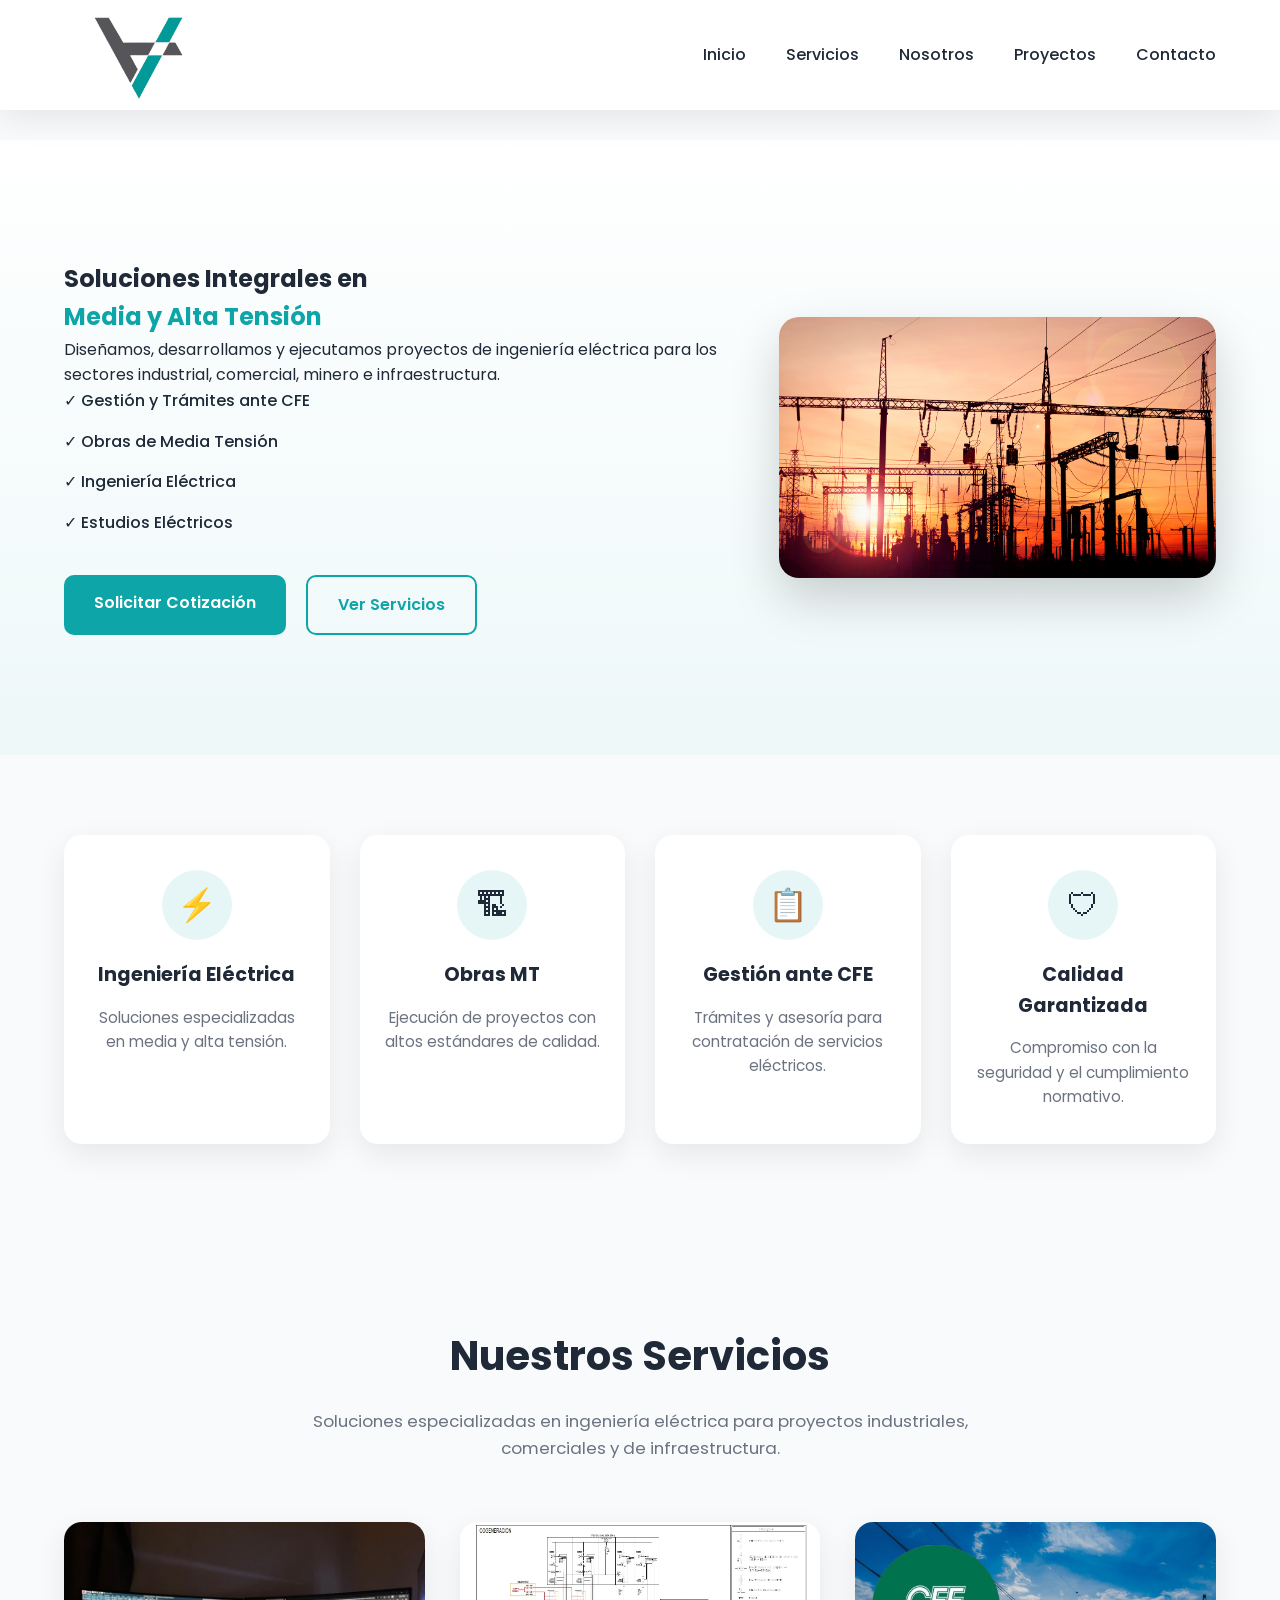
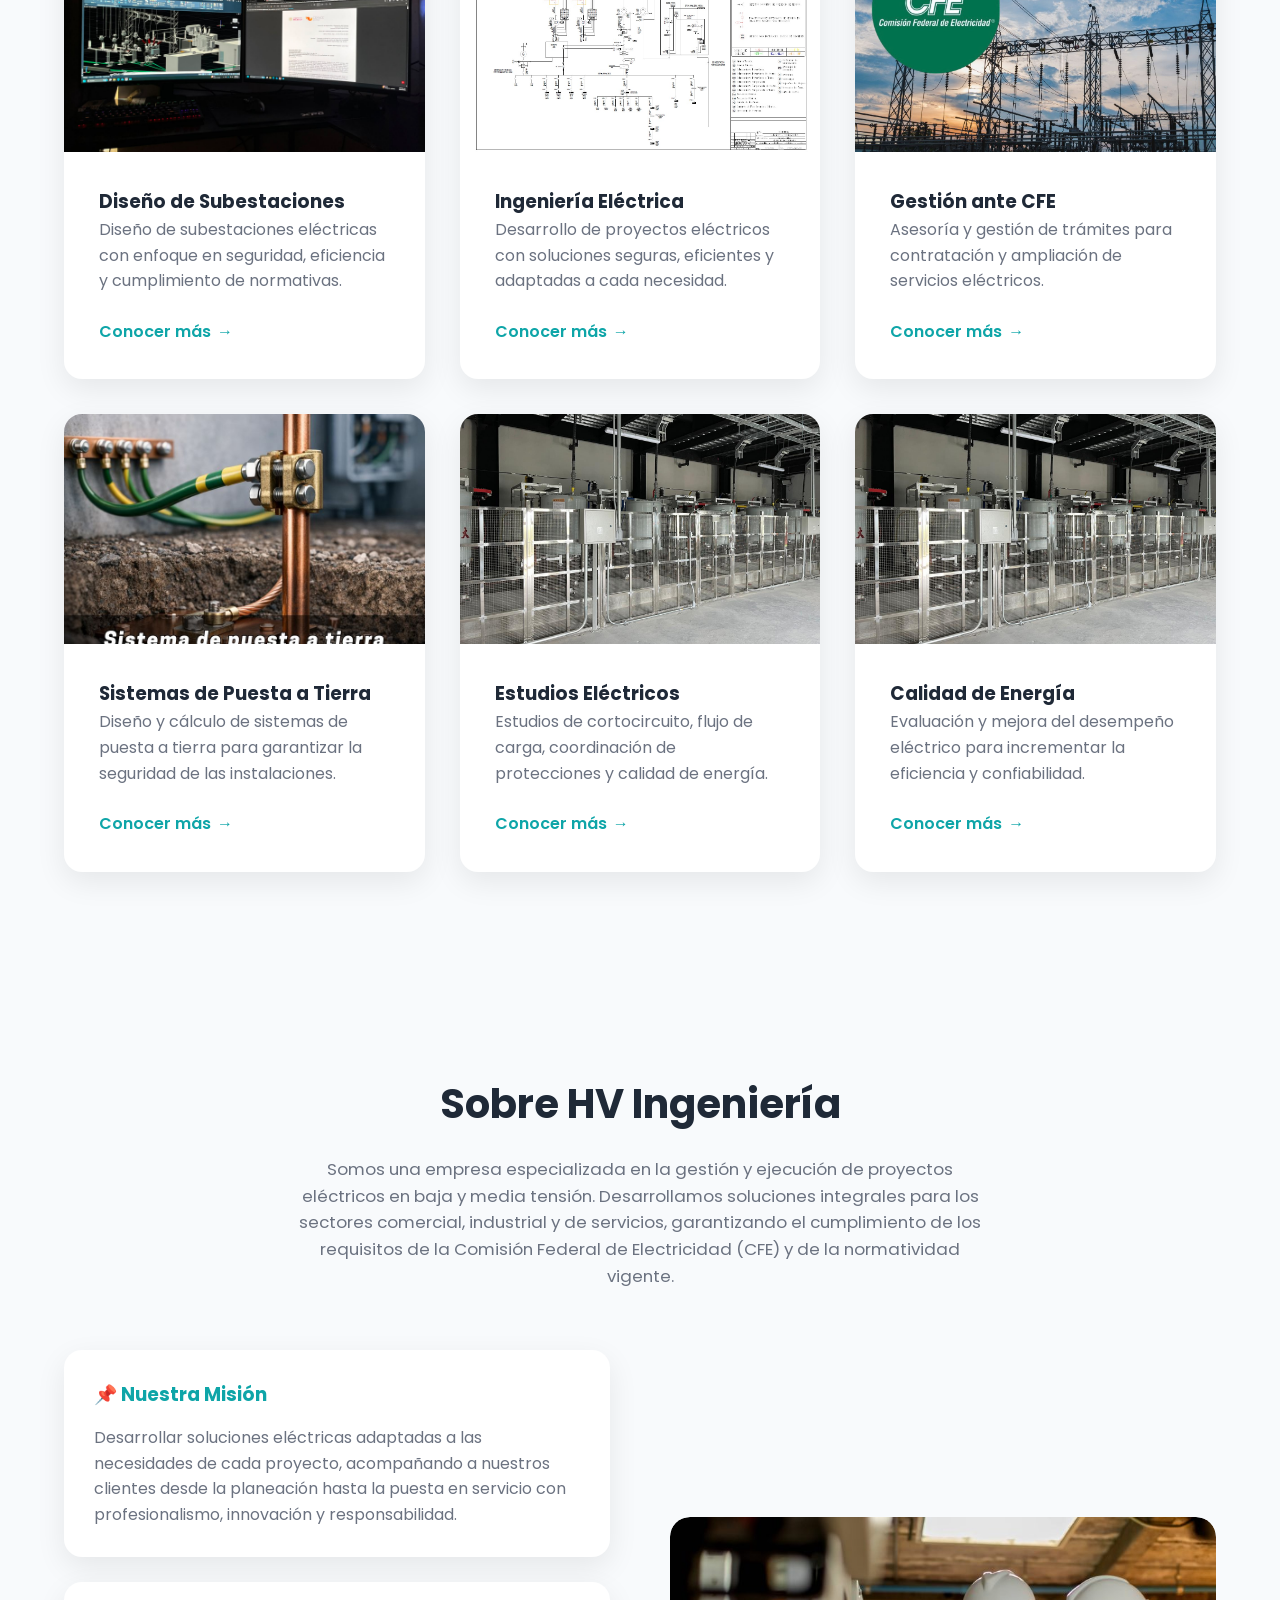
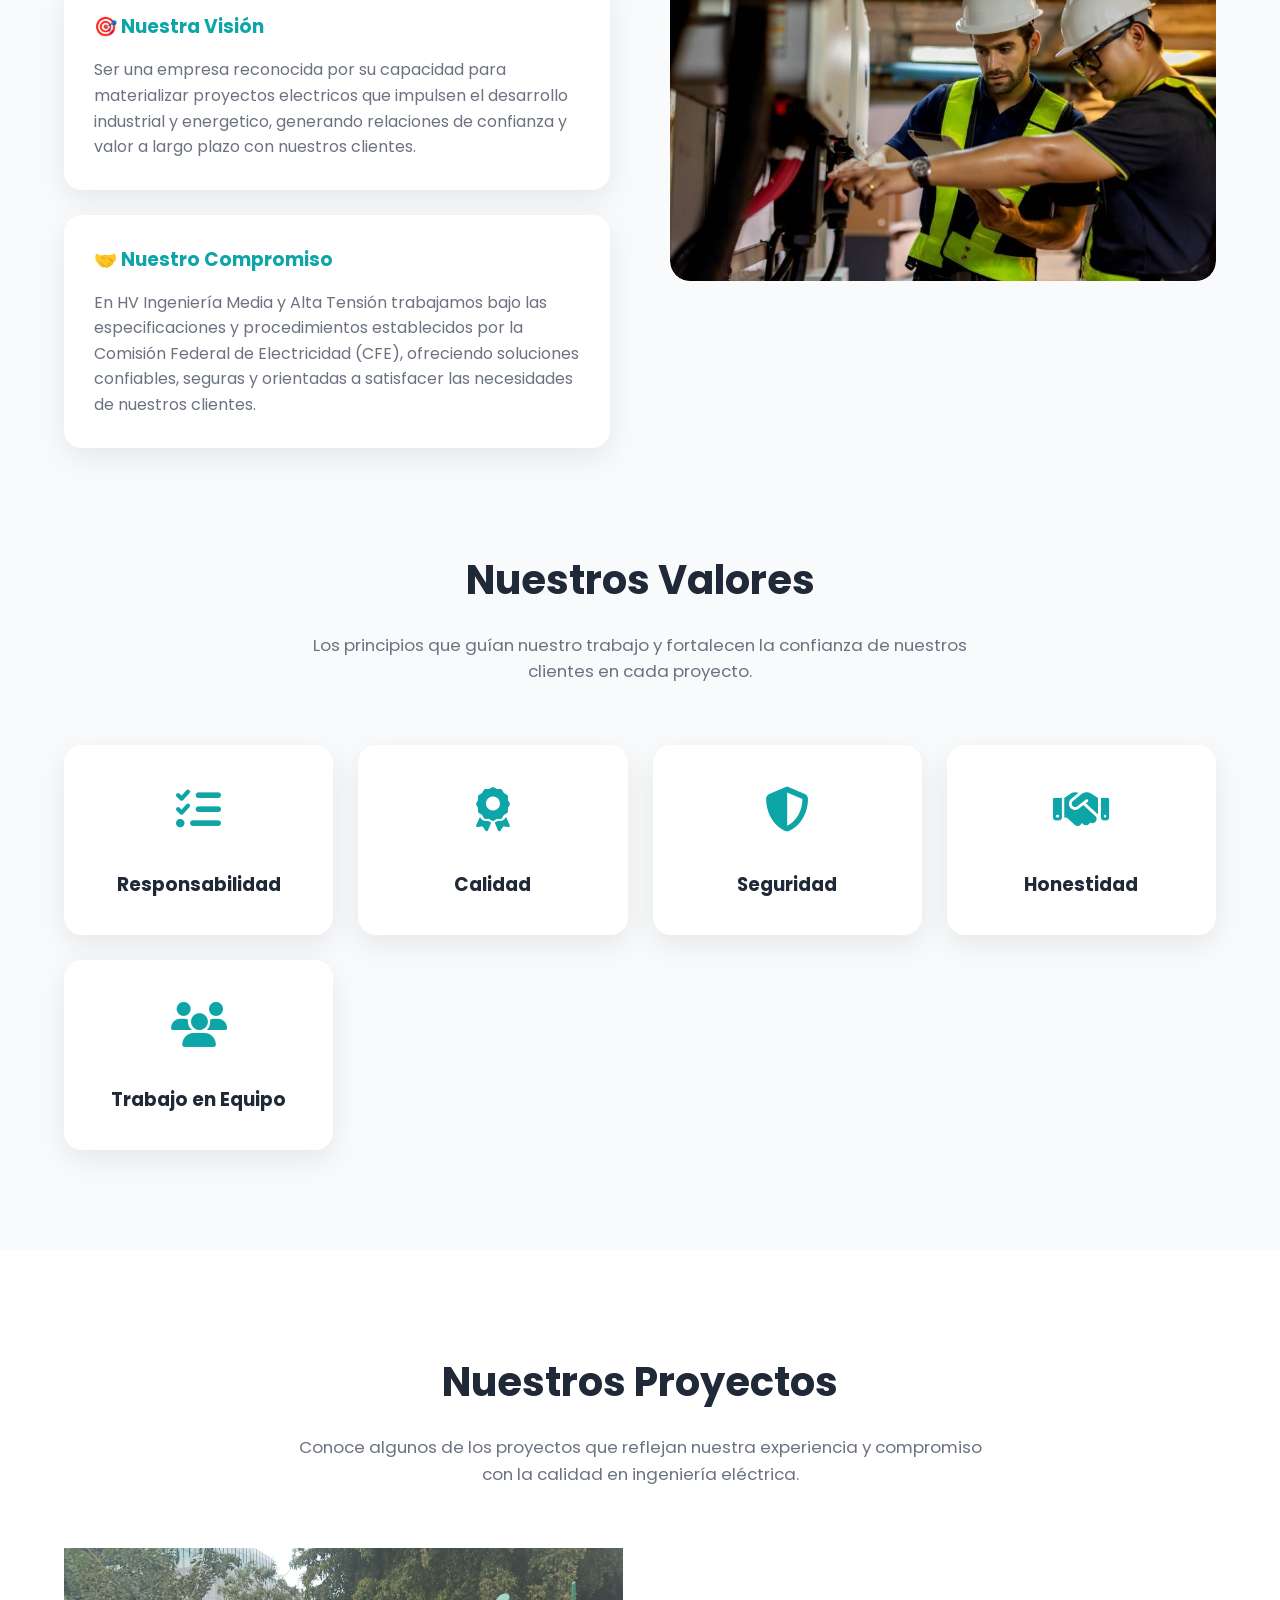
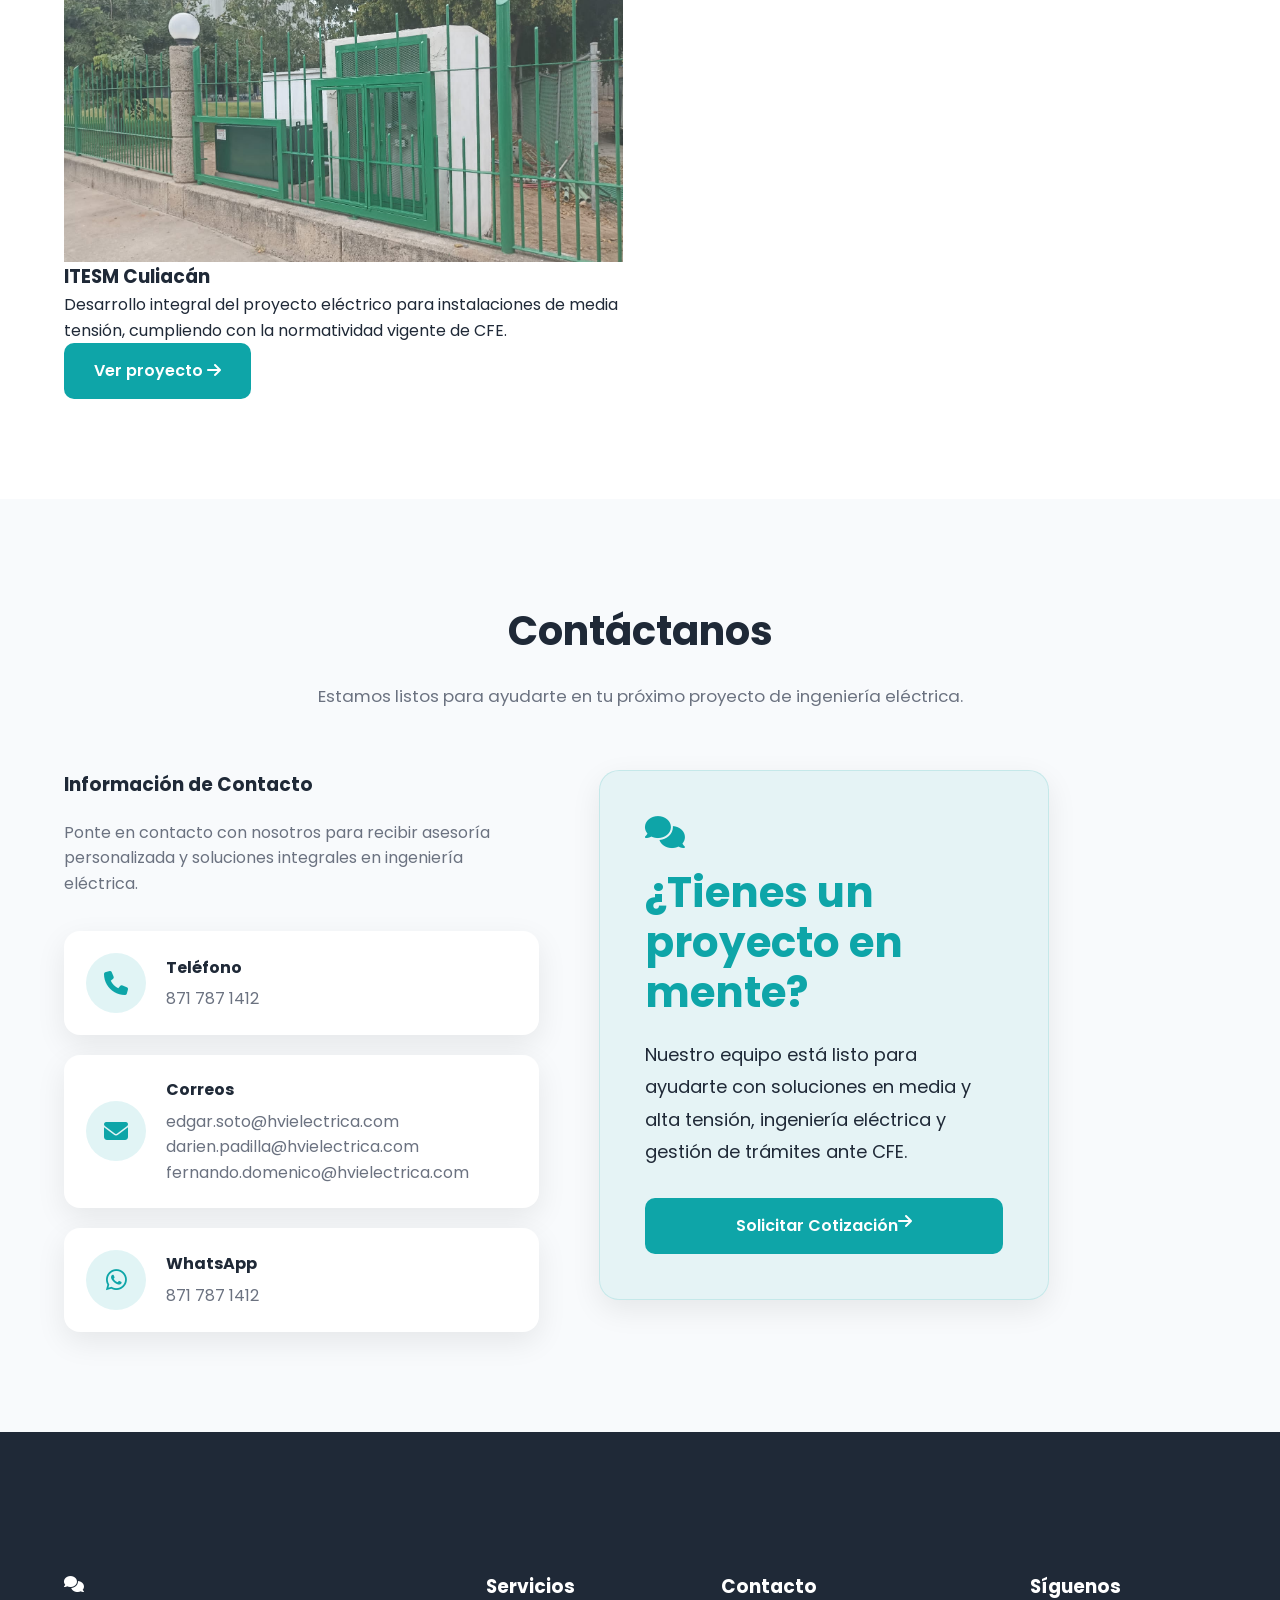
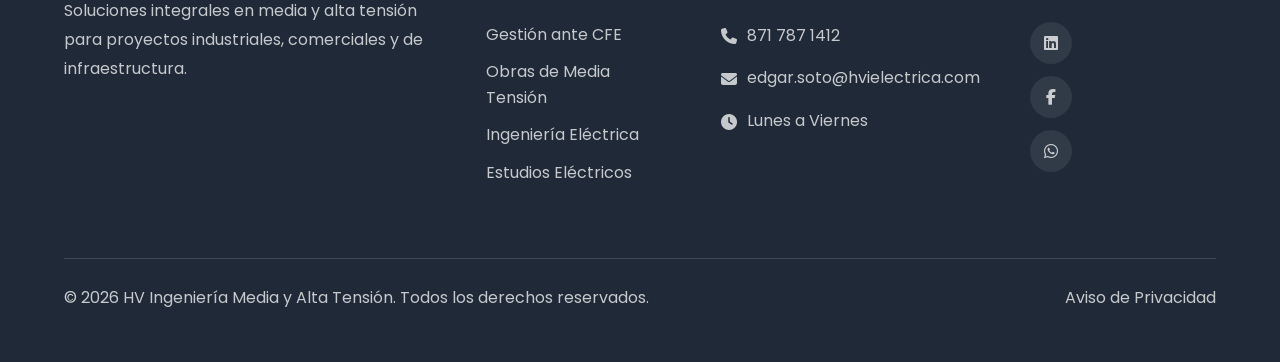
==== index.html @ 1aa52182 "Actualiza proyectos y galeria" ====
<!DOCTYPE html>
<html lang="es">

<head>
    <meta charset="UTF-8">
    <meta name="viewport" content="width=device-width, initial-scale=1.0">

    <title>HV Ingeniería</title>

    <!-- Google Fonts -->
    <link rel="preconnect" href="https://fonts.googleapis.com">
    <link rel="preconnect" href="https://fonts.gstatic.com" crossorigin>

    <link href="https://fonts.googleapis.com/css2?family=Poppins:ital,wght@0,100;0,200;0,300;0,400;0,500;0,600;0,700;0,800;0,900;1,100;1,200;1,300;1,400;1,500;1,600;1,700;1,800;1,900&display=swap" rel="stylesheet">

    <!-- Font Awesome -->
    <link rel="stylesheet"
    href="https://cdnjs.cloudflare.com/ajax/libs/font-awesome/6.7.2/css/all.min.css">

    <!-- CSS -->
    <link rel="stylesheet" href="assets/css/style.css">
    <link rel="stylesheet" href="assets/css/responsive.css">
    
</head>

<body>

<header class="header">

    <div class="container">

        <nav class="navbar">

            <a href="index.html" class="logo">
                <img src="assets/img/logo/hv-ingenieria-logo.png" alt="Logo HV Ingeniería">

            </a>

            <ul class="nav-menu">

                <li class="nav-item">
                    <a href="#inicio" class="nav-link">Inicio</a>
                </li>

                <li class="nav-item">
                    <a href="#servicios" class="nav-link">Servicios</a>
                </li>

                <li class="nav-item">
                    <a href="#nosotros" class="nav-link">Nosotros</a>
                </li>

                <li class="nav-item">
                    <a href="#proyectos" class="nav-link">Proyectos</a>
                </li>

                <li class="nav-item">
                    <a href="#contacto" class="nav-link">Contacto</a>
                </li>

            </ul>

        </nav>

    </div>

</header>

    <main>
<section id="inicio" class="hero">

    <div class="container hero-container">

        <div class="hero-content">

            <h1>
                Soluciones Integrales en
                <span>Media y Alta Tensión</span>
            </h1>

            <p>
                Diseñamos, desarrollamos y ejecutamos proyectos de ingeniería
                eléctrica para los sectores industrial, comercial,
                minero e infraestructura.
            </p>

            <ul class="hero-list">

                <li>✓ Gestión y Trámites ante CFE</li>

                <li>✓ Obras de Media Tensión</li>

                <li>✓ Ingeniería Eléctrica</li>

                <li>✓ Estudios Eléctricos</li>

            </ul>

            <div class="hero-buttons">

                <a href="contacto.html" class="btn btn-primary">
                    Solicitar Cotización
                </a>

                <a href="servicios.html" class="btn btn-secondary">
                    Ver Servicios
                </a>

            </div>

        </div>

        <div class="hero-image">

            <img src="assets/img/hero/hero.jpg"
                 alt="Proyecto de ingeniería eléctrica">

        </div>

    </div>

</section>

<!-- ==========================
     CARACTERÍSTICAS
========================== -->

<section class="features">

    <div class="container">

        <div class="features-grid">

            <div class="feature-card">

                <div class="feature-icon">⚡</div>

                <h3>Ingeniería Eléctrica</h3>

                <p>
                    Soluciones especializadas en media y alta tensión.
                </p>

            </div>

            <div class="feature-card">

                <div class="feature-icon">🏗</div>

                <h3>Obras MT</h3>

                <p>
                    Ejecución de proyectos con altos estándares de calidad.
                </p>

            </div>

            <div class="feature-card">

                <div class="feature-icon">📋</div>

                <h3>Gestión ante CFE</h3>

                <p>
                    Trámites y asesoría para contratación de servicios eléctricos.
                </p>

            </div>

            <div class="feature-card">

                <div class="feature-icon">🛡</div>

                <h3>Calidad Garantizada</h3>

                <p>
                    Compromiso con la seguridad y el cumplimiento normativo.
                </p>

            </div>

        </div>

    </div>

</section>

<!-- ==========================
     SERVICIOS
========================== -->

<section id="servicios" class="services">

    <div class="container">

        <div class="section-header">

            <h2>Nuestros Servicios</h2>

            <p>
                Soluciones especializadas en ingeniería eléctrica para proyectos
                industriales, comerciales y de infraestructura.
            </p>

        </div>
        
    <div class="services-grid">

    <!-- Tarjeta 1 -->
    <div class="service-card">

        <div class="service-image">
            <img src="assets/img/servicios/diseño_subestaciones.jpeg" alt="Diseño de Subestaciones">
        </div>

        <div class="service-content">

            <h3>Diseño de Subestaciones</h3>

            <p>
                Diseño de subestaciones eléctricas con enfoque en seguridad,
                eficiencia y cumplimiento de normativas.
            </p>

            <a href="servicios.html" class="service-link">
                Conocer más
                <span>→</span>
            </a>

        </div>

    </div>

    <!-- Tarjeta 2 -->
    <div class="service-card">

        <div class="service-image">
            <img src="assets/img/servicios/ingenieria_electrica.jpeg" alt="Ingeniería Eléctrica">
        </div>

        <div class="service-content">

            <h3>Ingeniería Eléctrica</h3>

            <p>
                Desarrollo de proyectos eléctricos con soluciones seguras,
                eficientes y adaptadas a cada necesidad.
            </p>

            <a href="servicios.html" class="service-link">
                Conocer más
                <span>→</span>
            </a>

        </div>

    </div>

    <!-- Tarjeta 3 -->
    <div class="service-card">

        <div class="service-image">
            <img src="assets/img/servicios/gestion_cfe.jpeg" alt="Gestión ante CFE">
        </div>

        <div class="service-content">

            <h3>Gestión ante CFE</h3>

            <p>
                Asesoría y gestión de trámites para contratación y ampliación
                de servicios eléctricos.
            </p>

            <a href="servicios.html" class="service-link">
                Conocer más
                <span>→</span>
            </a>

        </div>

    </div>

    <!-- Tarjeta 4 -->
    <div class="service-card">

        <div class="service-image">
            <img src="assets/img/servicios/puesta_tierra.jpeg" alt="Sistemas de Puesta a Tierra">
        </div>

        <div class="service-content">

            <h3>Sistemas de Puesta a Tierra</h3>

            <p>
                Diseño y cálculo de sistemas de puesta a tierra para garantizar
                la seguridad de las instalaciones.
            </p>

            <a href="servicios.html" class="service-link">
                Conocer más
                <span>→</span>
            </a>

        </div>

    </div>

    <!-- Tarjeta 5 -->
    <div class="service-card">

        <div class="service-image">
            <img src="assets/img/servicios/calidad_energia.jpeg" alt="Estudios Eléctricos">
        </div>

        <div class="service-content">

            <h3>Estudios Eléctricos</h3>

            <p>
                Estudios de cortocircuito, flujo de carga, coordinación de
                protecciones y calidad de energía.
            </p>

            <a href="servicios.html" class="service-link">
                Conocer más
                <span>→</span>
            </a>

        </div>

    </div>

    <!-- Tarjeta 6 -->
    <div class="service-card">

        <div class="service-image">
            <img src="assets/img/servicios/calidad_energia.jpeg" alt="Calidad de Energía">
        </div>

        <div class="service-content">

            <h3>Calidad de Energía</h3>

            <p>
                Evaluación y mejora del desempeño eléctrico para incrementar
                la eficiencia y confiabilidad.
            </p>

            <a href="servicios.html" class="service-link">
                Conocer más
                <span>→</span>
            </a>

        </div>

    </div>

</div>


</section>

<!-- ==========================
     NOSOTROS
========================== -->

<section id="nosotros" class="about">

    <div class="container">

        <div class="section-header">

            <h2>Sobre HV Ingeniería</h2>

            <p>
                Somos una empresa especializada en la gestión y ejecución de proyectos eléctricos en baja y media tensión. 
                Desarrollamos soluciones integrales para los sectores comercial, industrial y de servicios, 
                garantizando el cumplimiento de los requisitos de la Comisión Federal de Electricidad (CFE) y de la normatividad vigente.
            </p>

        </div>

        <div class="about-content">

            <div class="about-info">

                <!-- Misión, Visión y Compromiso -->
                 <div class="about-card">

    <h3>📌 Nuestra Misión</h3>

    <p>
        Desarrollar soluciones eléctricas adaptadas a las necesidades de cada proyecto, 
        acompañando a nuestros clientes desde la planeación hasta la puesta en servicio con profesionalismo, innovación y responsabilidad.
    </p>

</div>

<div class="about-card">

    <h3>🎯 Nuestra Visión</h3>

    <p>
        Ser una empresa reconocida por su capacidad para materializar proyectos electricos que impulsen el desarrollo industrial y energetico, 
        generando relaciones de confianza y valor a largo plazo con nuestros clientes.
    </p>

</div>

<div class="about-card">

    <h3>🤝 Nuestro Compromiso</h3>

    <p>
        En HV Ingeniería Media y Alta Tensión trabajamos bajo las especificaciones y procedimientos establecidos por la Comisión Federal de Electricidad (CFE), 
        ofreciendo soluciones confiables, seguras y orientadas a satisfacer las necesidades de nuestros clientes.
    </p>

</div>

            </div>

            <div class="about-image">

                <img src="assets/img/servicios/ingenieria.jpg"
                alt="HV Ingeniería">

            </div>

        </div>

        <!-- Valores -->

<div class="values">

    <div class="section-header">

        <h2>Nuestros Valores</h2>

        <p>
            Los principios que guían nuestro trabajo y fortalecen la confianza
            de nuestros clientes en cada proyecto.
        </p>

    </div>

    <div class="values-grid">

        <div class="value-card">
            <span> <i class="fa-solid fa-list-check"></i></span>
            <h3>Responsabilidad</h3>
        </div>

        <div class="value-card">
            <span><i class="fa-solid fa-award"></i></span>
            <h3>Calidad</h3>
        </div>

        <div class="value-card">
            <span><i class="fa-solid fa-shield-halved"></i></span>
            <h3>Seguridad</h3>
        </div>

        <div class="value-card">
            <span><i class="fa-solid fa-handshake"></i></span>
            <h3>Honestidad</h3>
        </div>

        <div class="value-card">
            <span><i class="fa-solid fa-users"></i></span>
            <h3>Trabajo en Equipo</h3>
        </div>

    </div>

</div>

    </div>

</section>

<!-- ==========================
        PROYECTOS
========================== -->

<section id="proyectos" class="projects">

    <div class="container">

        <div class="section-header">

            <h2>Nuestros Proyectos</h2>

            <p>
                Conoce algunos de los proyectos que reflejan nuestra experiencia
                y compromiso con la calidad en ingeniería eléctrica.
            </p>

        </div>

        <div class="projects-grid">

            <div class="project-card">

                <img
                    src="assets/img/proyectos/ITESEM-CULIACAN/ITESM-CULIACAN-1.jpeg"
                    alt="ITESM Culiacán"
                    class="project-image"
                >

                <div class="project-content">

                    <h3>ITESM Culiacán</h3>

                    <p>
                        Desarrollo integral del proyecto eléctrico para instalaciones
                        de media tensión, cumpliendo con la normatividad vigente de CFE.
                    </p>

                    <a href="itesem-culiacan.html" class="btn btn-primary">

                        Ver proyecto

                        <i class="fa-solid fa-arrow-right"></i>

                    </a>

                </div>

            </div>

        </div>

    </div>

</section>

<!-- ==========================
        CONTACTO
========================== -->

<section id="contacto" class="contact">

    <div class="container">

        <div class="section-header">

            <h2>Contáctanos</h2>

            <p>
                Estamos listos para ayudarte en tu próximo proyecto de ingeniería
                eléctrica.
            </p>

        </div>

        <div class="contact-container">

            <!-- Columna izquierda -->
            <div class="contact-info">

                <h3>Información de Contacto</h3>

                <p>
                    Ponte en contacto con nosotros para recibir asesoría personalizada
                    y soluciones integrales en ingeniería eléctrica.
                </p>

                <div class="contact-cards">

                    <!-- Teléfono -->
                    <div class="contact-card">

                        <i class="fa-solid fa-phone"></i>

                        <div>

                            <h4>Teléfono</h4>

                            <p>871 787 1412</p>

                        </div>

                    </div>

                    <!-- Correos -->
                    <div class="contact-card">

                        <i class="fa-solid fa-envelope"></i>

                        <div>

                            <h4>Correos</h4>

                            <p>edgar.soto@hvielectrica.com</p>
                            <p>darien.padilla@hvielectrica.com</p>
                            <p>fernando.domenico@hvielectrica.com</p>

                        </div>

                    </div>
                     <!-- WhatsApp -->
    <a href="https://wa.me/528717871412?text=Hola,%20me%20gustaría%20solicitar%20información%20sobre%20sus%20servicios%20de%20ingeniería%20eléctrica."
       target="_blank"
       class="contact-card whatsapp-card">

        <i class="fa-brands fa-whatsapp"></i>

        <div>

            <h4>WhatsApp</h4>

            <p>871 787 1412</p>

        </div>

    </a>
                </div>

            </div>

            <!-- Columna derecha -->
            <div class="contact-form">

                <div class="contact-cta">

                    <i class="fa-solid fa-comments"></i>

                    <h3>¿Tienes un proyecto en mente?</h3>

                    <p>
                        Nuestro equipo está listo para ayudarte con soluciones
                        en media y alta tensión, ingeniería eléctrica y gestión
                        de trámites ante CFE.
                    </p>

                    <a href="contacto.html" class="btn btn-primary">

                        Solicitar Cotización

                        <i class="fa-solid fa-arrow-right"></i>

                    </a>

                </div>

            </div>

        </div>

    </div>

</section>

<section class="footer">

   <footer class="footer">

    <div class="container">

        <div class="footer-grid">

            <!-- Logo -->
            <div class="footer-about">

                <i class="fa-solid fa-comments"></i>

                <p>
                    Soluciones integrales en media y alta tensión para proyectos
                    industriales, comerciales y de infraestructura.
                </p>

            </div>

            <!-- Servicios -->
            <div class="footer-links">

                <h3>Servicios</h3>

                <ul>

                    <li><a href="servicios.html">Gestión ante CFE</a></li>
                    <li><a href="servicios.html">Obras de Media Tensión</a></li>
                    <li><a href="servicios.html">Ingeniería Eléctrica</a></li>
                    <li><a href="servicios.html">Estudios Eléctricos</a></li>

                </ul>

            </div>

            <!-- Contacto -->
            <div class="footer-contact">

                <h3>Contacto</h3>

                <p>
                    <i class="fa-solid fa-phone"></i>
                    871 787 1412
                </p>

                <p>
                    <i class="fa-solid fa-envelope"></i>
                    edgar.soto@hvielectrica.com
                </p>

                <p>
                    <i class="fa-solid fa-clock"></i>
                    Lunes a Viernes
                </p>

            </div>

            <!-- Redes -->
            <div class="footer-social">

                <h3>Síguenos</h3>

                <a href="#"><i class="fa-brands fa-linkedin"></i></a>

                <a href="#"><i class="fa-brands fa-facebook-f"></i></a>

                <a href="#"><i class="fa-brands fa-whatsapp"></i></a>

            </div>

        </div>

        <div class="footer-bottom">

            <p>
                © 2026 HV Ingeniería Media y Alta Tensión. Todos los derechos reservados.
            </p>

            <a href="#">
                Aviso de Privacidad
            </a>

        </div>

    </div>

</footer>

</section>
---- assets/css/style.css ----
/* ===========================
   RESET CSS
=========================== */

*{
    margin: 0; /* Elimina los márgenes predeterminados */
    padding: 0; /* Elimina los rellenos predeterminados */
    box-sizing: border-box; /* Hace que el cálculo de tamaños sea mucho más sencillo y predecible */
}

/* ===========================
   VARIABLES GLOBALES
=========================== */

:root {

    /* ===== Colores ===== */
    --color-primary: #0EA5A8;
    --color-primary-dark: #0B7E80;

    --color-dark: #1F2937;
    --color-gray: #6B7280;

    --color-light: #F8FAFC;
    --color-white: #FFFFFF;

    /* ===== Tipografía ===== */
    --font-primary: "Poppins", sans-serif;

    /* ===== Espaciados ===== */
    --spacing-xs: 8px;
    --spacing-sm: 16px;
    --spacing-md: 32px;
    --spacing-lg: 64px;
    --spacing-xl: 96px;

    /* ===== Bordes ===== */
    --border-radius: 10px;

    /* ===== Sombras ===== */
    --shadow: 0 10px 30px rgba(0, 0, 0, 0.08);

}

/* ===========================
   ESTILOS GENERALES
=========================== */

body {

    font-family: var(--font-primary); /* Hace que toda la página utilice Poppins */

    background-color: var(--color-light);

    color: var(--color-dark); /* Color principal del texto */

    line-height: 1.6; /* Controla el espacio entre líneas */

    overflow-x: hidden; /* Evita la barra de desplazamiento horizontal */

}

/* ===========================
   TRANCISION SUAVE
=========================== */

html {

    scroll-behavior: smooth;

}

section {

     scroll-margin-top: 140px;

}

/* ===========================
   TAMAÑO DE IMÁGENES
=========================== */

img {

    max-width: 100%;

    display: block;

}

/* ===========================
   ENLACES
=========================== */

a {

    text-decoration: none;

    color: inherit;

}

/* ===========================
    LISTAS
=========================== */

ul {

    list-style: none;

}

/* ===========================
    CONTENEDOR PRINCIPAL
=========================== */

.container {

    width: 90%;

    max-width: 1200px;

    margin: 0 auto;

}

/* ===========================
   HEADER
=========================== */

.header {

    background-color: var(--color-white); /* Color de fondo blanco */

    box-shadow: var(--shadow); /* Sombra para dar profundidad */

    position: sticky; /* Hace que el header se quede fijo al hacer scroll */

    top: 0; /* Posición superior para que se quede en la parte superior de la página */

    z-index: 1000; /* Asegura que el header esté por encima de otros elementos */

}

/* ===========================
   NAVBAR
=========================== */

.navbar {

    display: flex; /* Utiliza Flexbox para organizar los elementos del navbar */

    justify-content: space-between; /* Distribuye los elementos a lo largo del eje horizontal */

    align-items: center; /* Centra los elementos verticalmente */

    height: 110px; /* Altura del navbar */

}

/* ===========================
   LOGO
=========================== */

.logo {

    display: flex;

    align-items: center;

}

.logo img {

    height: 150px;

    width: auto;

}

/* ===========================
   MENÚ DE NAVEGACIÓN
=========================== */

.nav-menu {

    display: flex;

    gap: 40px; /* Espacio entre los elementos del menú */

}

/* ===========================
    ENLACES DE NAVEGACIÓN
=========================== */

.nav-link {

    font-weight: 500;

    transition: .3s;


}

/* ===========================
    Cambio de color al pasar el mouse sobre los enlaces de navegación
=========================== */

.nav-link:hover {

    color: var(--color-primary);

}

/* ===========================
   HERO
=========================== */

.hero{

    padding:120px 0;
    background:linear-gradient(
        180deg,
        #ffffff 0%,
        #eef8f9 100%
    );

    margin-top: 30px;

}

.hero-container{

    display:flex;

    align-items:center;

    justify-content:space-between;

    gap:60px;

}

.hero-content{

    flex:1.2;

}

.hero-image{

    flex:.8;

}

.hero h1 span{
    display:block;
    color:var(--color-primary);
}

.hero-text h1{/* Título principal del hero */

    font-size:3.4rem;

    font-weight:700;

    line-height:1.15;

    margin-bottom:25px;

}

.hero-text span{/* Resalta una parte del título principal del hero */

    color:var(--color-primary);

}

.hero-text p{/* Descripción del hero */

    font-size:1.1rem;

    color:var(--color-gray);

    margin-bottom:35px;

    max-width:600px;

}

.hero-buttons{/* Contenedor de los botones del hero */

    display:flex;

    gap:20px;

}

.hero-image img {

    width: 100%;

    max-width: 550px;

    border-radius: 20px;

    box-shadow: 0 20px 50px rgba(0, 0, 0, 0.18);

    animation: floating 6s ease-in-out infinite;

}

.hero-list{

    margin-bottom:40px;

}

.hero-list li{

    margin-bottom:15px;

    font-weight:500;

}


@keyframes floating {

    0% {

        transform: translateY(0px);

    }

    50% {

        transform: translateY(-8px);

    }

    100% {

        transform: translateY(0px);

    }

}

/* ===========================
   BOTONES
=========================== */

.btn{

    display:inline-block;

    padding:15px 30px;

    border-radius:10px;

    font-weight:600;

    transition:.3s;

}

.btn-primary{

    background:var(--color-primary);

    color:white;

}

.btn-primary:hover{

    background:var(--color-primary-dark);

    transform:translateY(-3px);

}

.btn-secondary{

    border:2px solid var(--color-primary);

    color:var(--color-primary);

}

.btn-secondary:hover{

    background:var(--color-primary);

    color:white;

    transform:translateY(-3px);

}

/* ===========================
   CARACTERISTICAS
=========================== */

.features{/* Contenedor de la sección de características */

    padding:80px 0;
    background: #f8fafc;

}

.features-grid{/* Contenedor de la cuadrícula de características */

    display:grid;

    grid-template-columns:repeat(4,1fr);

    gap:30px;

}

.feature-card{/* Tarjeta individual de característica */

    background:var(--color-white);

    padding:35px 25px;

    border-radius:18px;

    text-align:center;

    box-shadow:var(--shadow);

    transition:.35s ease;

}

.feature-card:hover{ /* Efecto al pasar el mouse sobre la tarjeta de característica */

    transform:translateY(-10px);

    box-shadow:0 20px 40px rgba(0,0,0,.12);

}

.feature-icon{ /* Icono de la característica */

    font-size:2.7rem;

    margin-bottom:20px;

}

.feature-card h3{ /* Título de la característica */

    margin-bottom:15px;

    font-size:1.2rem;

}

.feature-card p{ /* Descripción de la característica */

    color:var(--color-gray);

    font-size:.95rem;

}

.feature-icon{/* Icono de la característica */

    width:70px;

    height:70px;

    margin:0 auto 20px;

    display:flex;

    align-items:center;

    justify-content:center;

    border-radius:50%;

    background:rgba(14,165,168,.10);

    font-size:2rem;

}

/* ===========================
   SERVICIOS
=========================== */

.services{ /* Contenedor de la sección de servicios */

    padding:100px 0;

}

.section-header{ /* Contenedor del encabezado de la sección de servicios */

    text-align:center;

    max-width:700px;

    margin:0 auto 60px;

}

.section-header h2{ /* Título de la sección de servicios */

    font-size:2.5rem;

    margin-bottom:20px;

}

.section-header p{ /* Descripción de la sección de servicios */

    color:var(--color-gray);

    font-size:1.05rem;

}

.services-grid{ /* Contenedor de la cuadrícula de servicios */

    display:grid;

    grid-template-columns:repeat(3,1fr);

    gap:35px;

}

.service-card{ /* Tarjeta individual de servicio */

    background: var(--color-white);

    border-radius: 18px;

    overflow: hidden;

    box-shadow: var(--shadow);

    transition: .35s ease;

    display: flex;

    flex-direction: column;

}

.service-card:hover{ /* Efecto al pasar el mouse sobre la tarjeta de servicio */

    transform: translateY(-10px);

    box-shadow: 0 20px 45px rgba(0,0,0,.12);

}

.service-image{ /* Contenedor de la imagen del servicio */

    overflow: hidden;

}

.service-image img{ /* Imagen del servicio */

    width:100%;

    height:230px;

    object-fit:cover;

    transition:.5s;

}

.service-card:hover .service-image img{ /* Efecto de zoom al pasar el mouse sobre la imagen del servicio */

    transform:scale(1.08);

}

.service-content{ /* Contenido de la tarjeta de servicio */

    padding:35px;

    display:flex;

    flex-direction:column;

    flex:1;

}

.service-content h3{/* Título del servicio */

    position:relative;

    display:inline-block;

}

.service-content h3::after{ /* Línea decorativa debajo del título del servicio */

    content:"";

    position:absolute;

    left:0;

    bottom:-2px;

    width:0;

    height:2px;

    background:var(--color-primary);

    transition:.35s;

}

.service-card:hover h3::after{ /* Efecto de animación de la línea decorativa al pasar el mouse sobre la tarjeta de servicio */

    width:100%;

}

.service-content p{/* Descripción del servicio */

    color:var(--color-gray);

    margin-bottom:25px;

}

.service-link{ /* Estilo del enlace de "Leer más" en la tarjeta de servicio */

    display: inline-flex;

    align-items: center;

    gap: 6px;

    color: var(--color-primary);

    font-weight: 600;

    transition: .3s;

    margin-top:auto;

}

.service-link span{ /* Estilo del icono de flecha en el enlace de "Leer más" */

    transition:.3s ease; 

}

.service-link:hover{ /* Cambia el color del enlace al pasar el mouse */

    letter-spacing:1px;

    color: var(--color-primary-dark);

}

.service-card:hover .service-link span{ /* Efecto de animación al pasar el mouse sobre el enlace de "Leer más" */

    transform:translateX(6px);

}

/* ===========================
   NOSOTROS
=========================== */

.about{ /* Contenedor de la sección de nosotros */

    padding:100px 0;

    background:#F8FAFC;

}

.about-content{ /* Contenedor del contenido de la sección de nosotros */

    display:grid;

    grid-template-columns:1fr 1fr;

    gap:60px;

    align-items:center;

}

.about-image img{ /* Imagen de la sección de nosotros */

    width:100%;

    border-radius:20px;

    box-shadow:var(--shadow);

    transition:.4s;

}

.about-image{ /* Contenedor de la imagen de la sección de nosotros */

    overflow:hidden;

    border-radius:20px;

}

.about-image:hover img{ /* Efecto de zoom al pasar el mouse sobre la imagen de la sección de nosotros */

    transform:scale(1.05);

}

/* ===========================
   TAREJAS DE INFORMACIÓN
=========================== */

.about-info{ /* Contenedor de las tarjetas de información de la sección de nosotros */

    display:flex;

    flex-direction:column;

    gap:25px;

}

.about-card{

    background:var(--color-white);

    padding:30px;

    border-radius:18px;

    box-shadow:var(--shadow);

    transition:.35s ease;

}

.about-card:hover{

    transform:translateY(-8px);

}

.about-card h3{

    color:var(--color-primary);

    margin-bottom:15px;

}

.about-card p{

    color:var(--color-gray);

}

/*===========================
        VALORES
===========================*/

.values{

    margin-top:100px;

}

.values-grid{ /* Contenedor de la cuadrícula de valores */

    display:grid;

    grid-template-columns:repeat(auto-fit,minmax(220px,1fr)); /* Ajusta automáticamente el número de columnas según el tamaño de la pantalla */

    gap:25px;

}

.value-card{ /* Tarjeta individual de valor */

    background:var(--color-white);

    border-radius:18px;

    padding:35px 25px;

    text-align:center;

    box-shadow:var(--shadow);

    transition:.35s;

}

.value-card:hover{ /* Efecto al pasar el mouse sobre la tarjeta de valor */

    transform:translateY(-10px);

}

.value-card span{ /* Icono de la tarjeta de valor */

    font-size:40px;

    display:block;

    margin-bottom:18px;

}

.value-card i{ /* Icono de la tarjeta de valor */

    font-size:45px;

    color:var(--color-primary);

    margin-bottom:20px;

}

.value-card:hover i{

    transform:scale(1.15);

}

/*===========================
        PROYECTOS
===========================*/

/*===========================
      PROJECT GALLERY
===========================*/

.project-gallery{

    padding:80px 0;

}

.gallery-main{

    margin-bottom:25px;

}

.gallery-main img{

    width:100%;

    max-height:650px;

    object-fit:cover;

    border-radius:20px;

    box-shadow:var(--shadow);

}

.gallery-thumbnails{

    display:flex;

    gap:15px;

    justify-content:center;

    flex-wrap:wrap;

}

.gallery-thumbnails img{

    width:140px;

    height:90px;

    object-fit:cover;

    border-radius:12px;

    cursor:pointer;

    transition:.3s;

    opacity:.7;

}

.gallery-thumbnails img:hover{

    transform:translateY(-5px);

    opacity:1;

}

.gallery-thumbnails img.active{

    opacity:1;

    border:3px solid var(--color-primary);

}

.projects{

    padding:100px 0;

    background:var(--color-white);

}

.projects-grid{

    display:grid;

    grid-template-columns:repeat(2,1fr);

    gap:35px;

}

/*===========================
    PROJECT DESCRIPTION
===========================*/

.project-description{

    padding:80px 0;

    background:var(--color-white);

}

.project-description-content{

    max-width:900px;

    margin:0 auto;

}

.project-description-content h2{

    margin-bottom:25px;

    color:var(--color-dark);

}

.project-description-content p{

    margin-bottom:20px;

    color:var(--color-gray);

    line-height:1.8;

}

/*===========================
        CONTACTO
===========================*/

.contact{

    padding:100px 0;

    background:var(--color-light);

}

.contact-container{

    display:grid;

    grid-template-columns:1fr 1.3fr;

    gap:60px;

    align-items:start;

}

.contact-info h3{

    margin-bottom:20px;

}

.contact-info p{

    color:var(--color-gray);

}

.contact-cards{

    display:flex;

    flex-direction:column;

    gap:20px;

    margin-top:35px;

}

.contact-card{

    display:flex;

    align-items:center;

    gap:20px;

    background:var(--color-white);

    padding:22px;

    border-radius:16px;

    box-shadow:var(--shadow);

    transition:.3s;

}

.contact-card:hover{

    transform:translateX(8px);

}

.contact-card i{

    width:60px;

    height:60px;

    display:flex;

    align-items:center;

    justify-content:center;

    border-radius:50%;

    background:rgba(14,165,168,.12);

    color:var(--color-primary);

    font-size:24px;

    flex-shrink:0;

}

.contact-card h4{

    margin-bottom:6px;

    color:var(--color-dark);

}

.contact-card p{

    margin:0;

    color:var(--color-gray);

}

/*===========================
      CONTACT FORM
===========================*/

.contact-info{

    width:100%;

}

.contact-form{

    width:100%;

    display:flex;

    justify-content:flex-start;

    align-items:flex-start;

}

.contact-cta{

    width:100%;

    max-width:450px;

    padding:45px;

    background:rgba(14,165,168,.08);

    border:1px solid rgba(14,165,168,.15);

    border-radius:20px;

    box-shadow:var(--shadow);

}

.contact-cta > i{

    font-size:32px;

    color:var(--color-primary);

    margin-bottom:20px;

}

.contact-cta h3{

    font-size:42px;

    color:var(--color-primary);

    margin-bottom:20px;

    line-height:1.2;

}

.contact-cta p{

    font-size:18px;

    color:var(--color-dark);

    line-height:1.8;

    margin-bottom:30px;

}

.contact-cta .btn{

    width:100%;

    display:flex;

    justify-content:center;

}

/*===========================
          FOOTER
===========================*/

.footer{

    background:var(--color-dark);

    color:var(--color-white);

    padding:70px 0 25px;

}

.footer-grid{

    display:grid;

    grid-template-columns:2fr 1fr 1fr 1fr;

    gap:50px;

}

.footer-logo{

    width:160px;

    margin-bottom:20px;

}

.footer p{

    color:rgba(255,255,255,.75);

    line-height:1.8;

}

.footer h3{

    margin-bottom:20px;

    color:var(--color-white);

}

.footer-links ul{

    list-style:none;

    padding:0;

}

.footer-links li{

    margin-bottom:12px;

}

.footer a{

    color:rgba(255,255,255,.75);

    text-decoration:none;

    transition:.3s;

}

.footer a:hover{

    color:var(--color-primary);

}

.footer-contact p{

    display:flex;

    align-items:center;

    gap:10px;

    margin-bottom:14px;

}

.footer-social{

    display:flex;

    flex-direction:column;

}

.footer-social a{

    width:42px;

    height:42px;

    display:flex;

    align-items:center;

    justify-content:center;

    border-radius:50%;

    background:rgba(255,255,255,.08);

    margin-bottom:12px;

    transition:.3s;

}

.footer-social a:hover{

    background:var(--color-primary);

    color:var(--color-white);

    transform:translateY(-3px);

}

.footer-bottom{

    margin-top:60px;

    padding-top:25px;

    border-top:1px solid rgba(255,255,255,.15);

    display:flex;

    justify-content:space-between;

    align-items:center;

    flex-wrap:wrap;

    gap:20px;

}

.whatsapp-card{

    text-decoration:none;

    color:inherit;

}

.whatsapp-card:hover{

    border-color:#25D366;

}

.whatsapp-card:hover i{

    background:#25D366;

    color:var(--color-white);

}
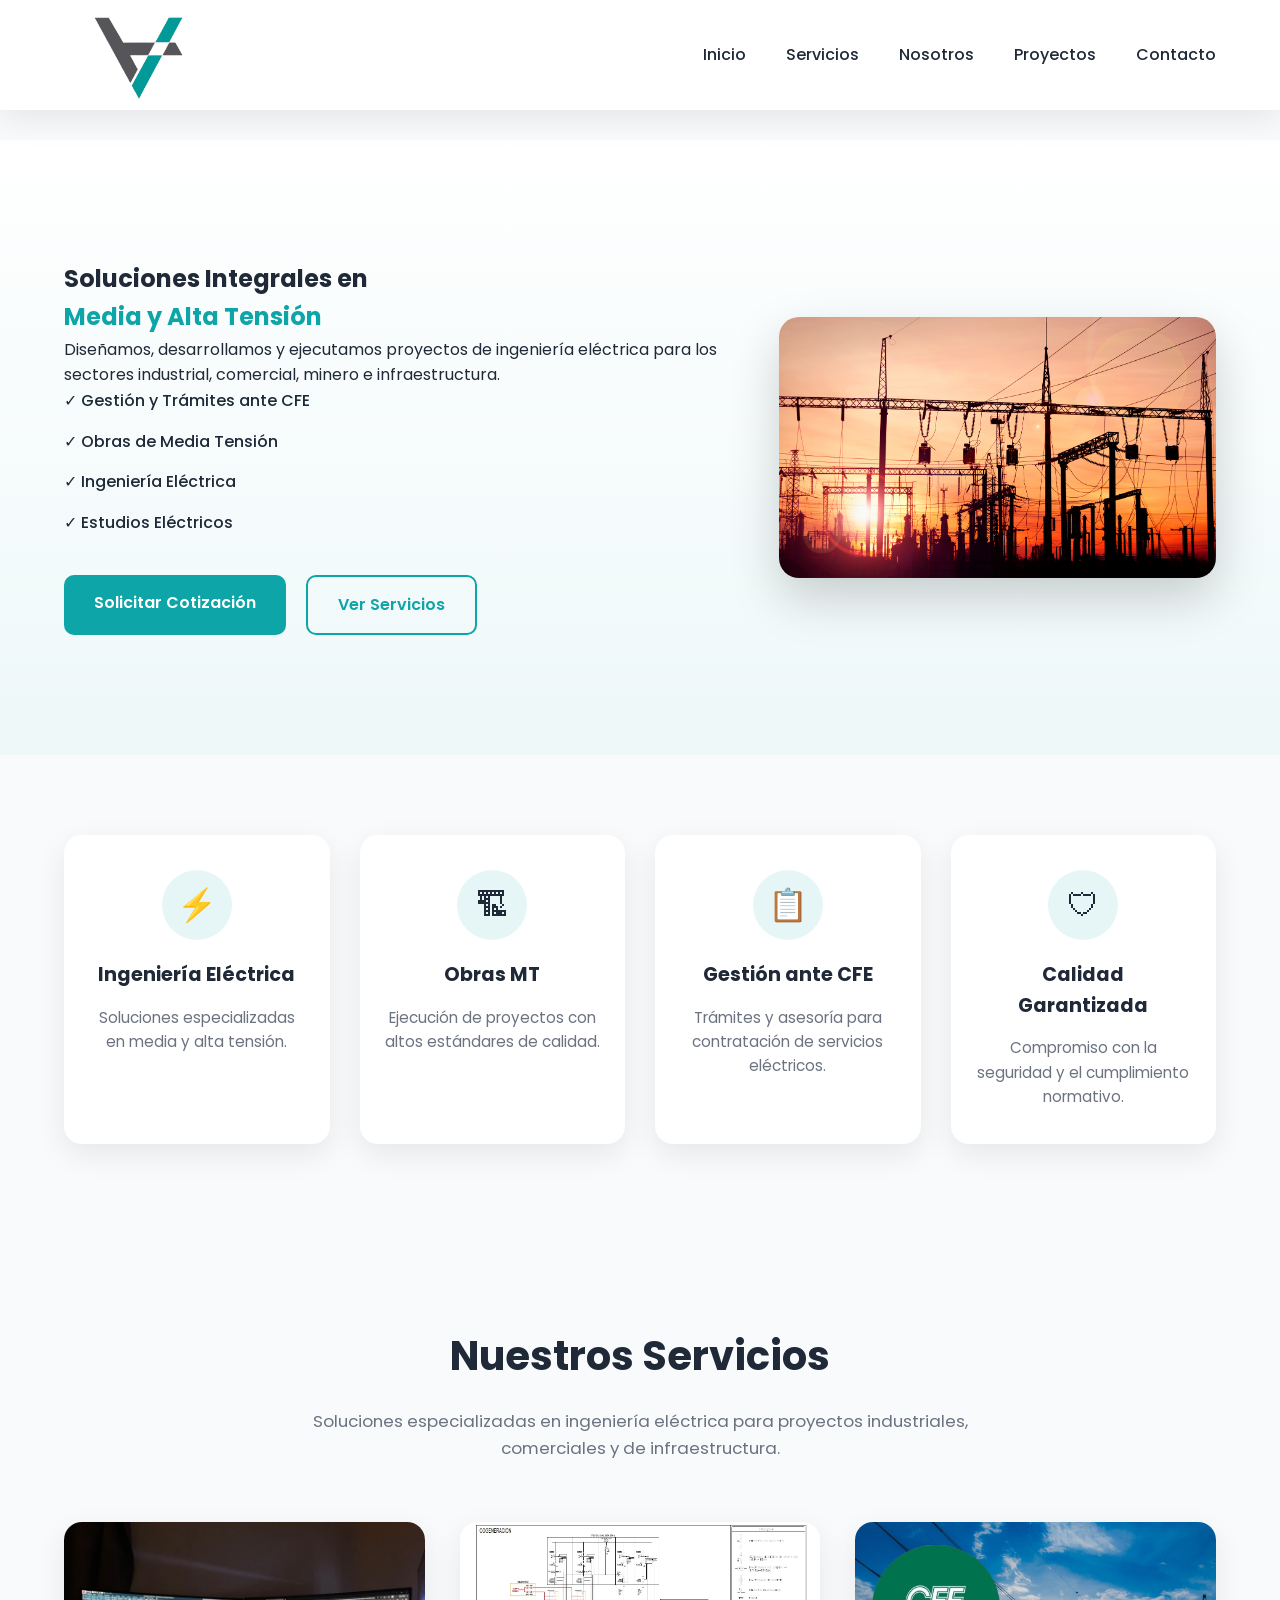
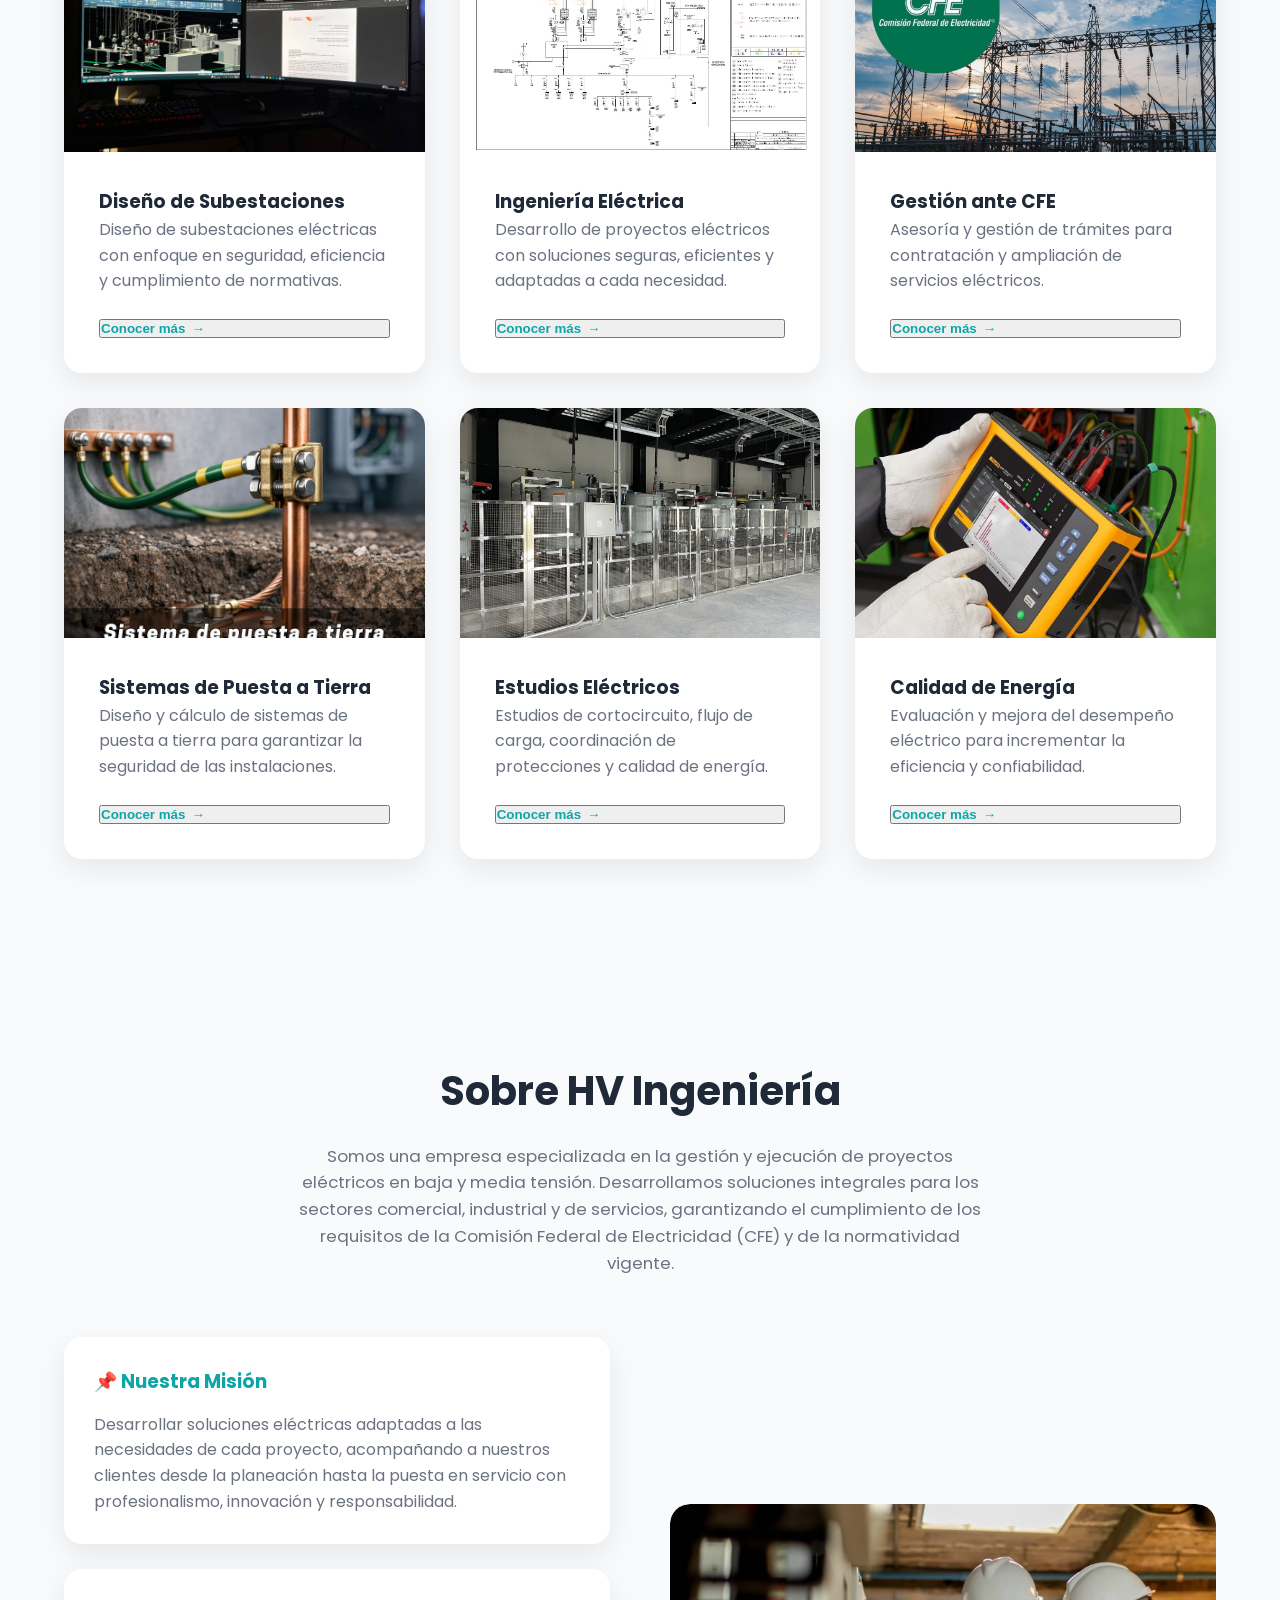
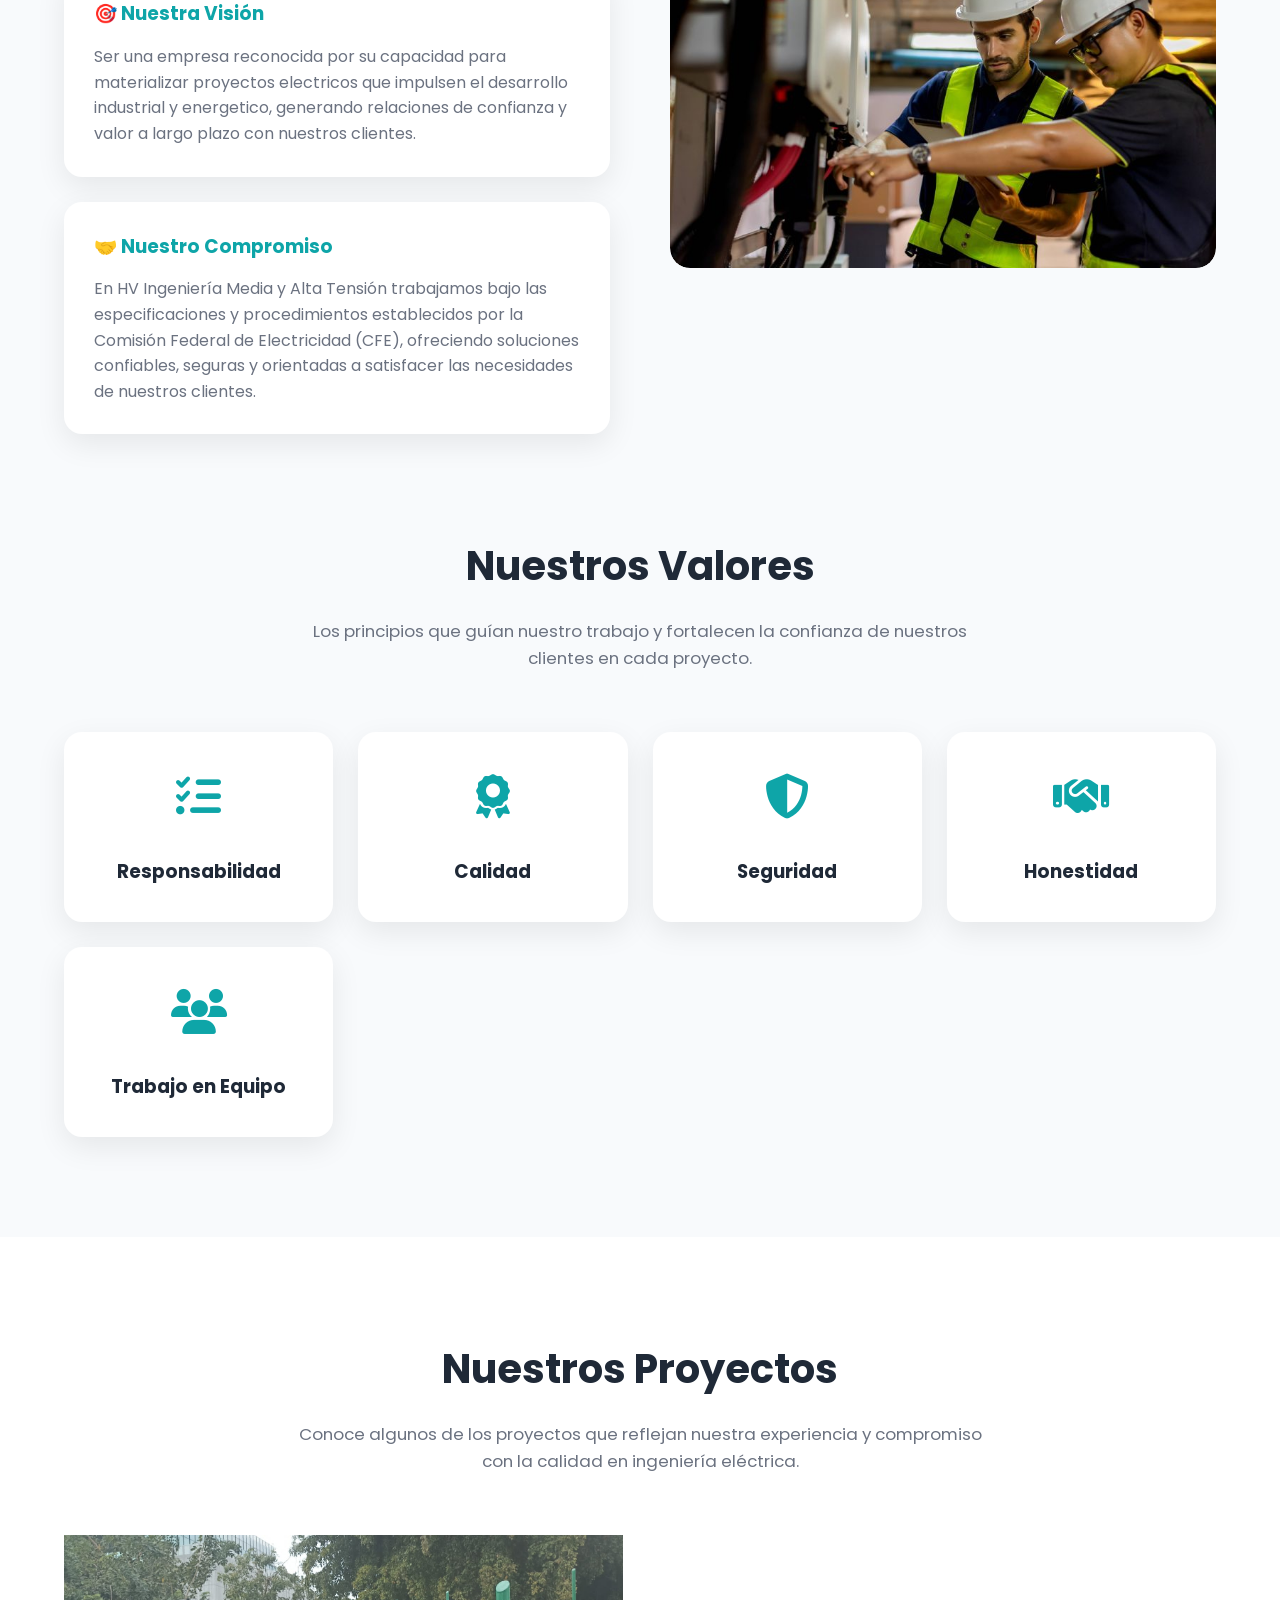
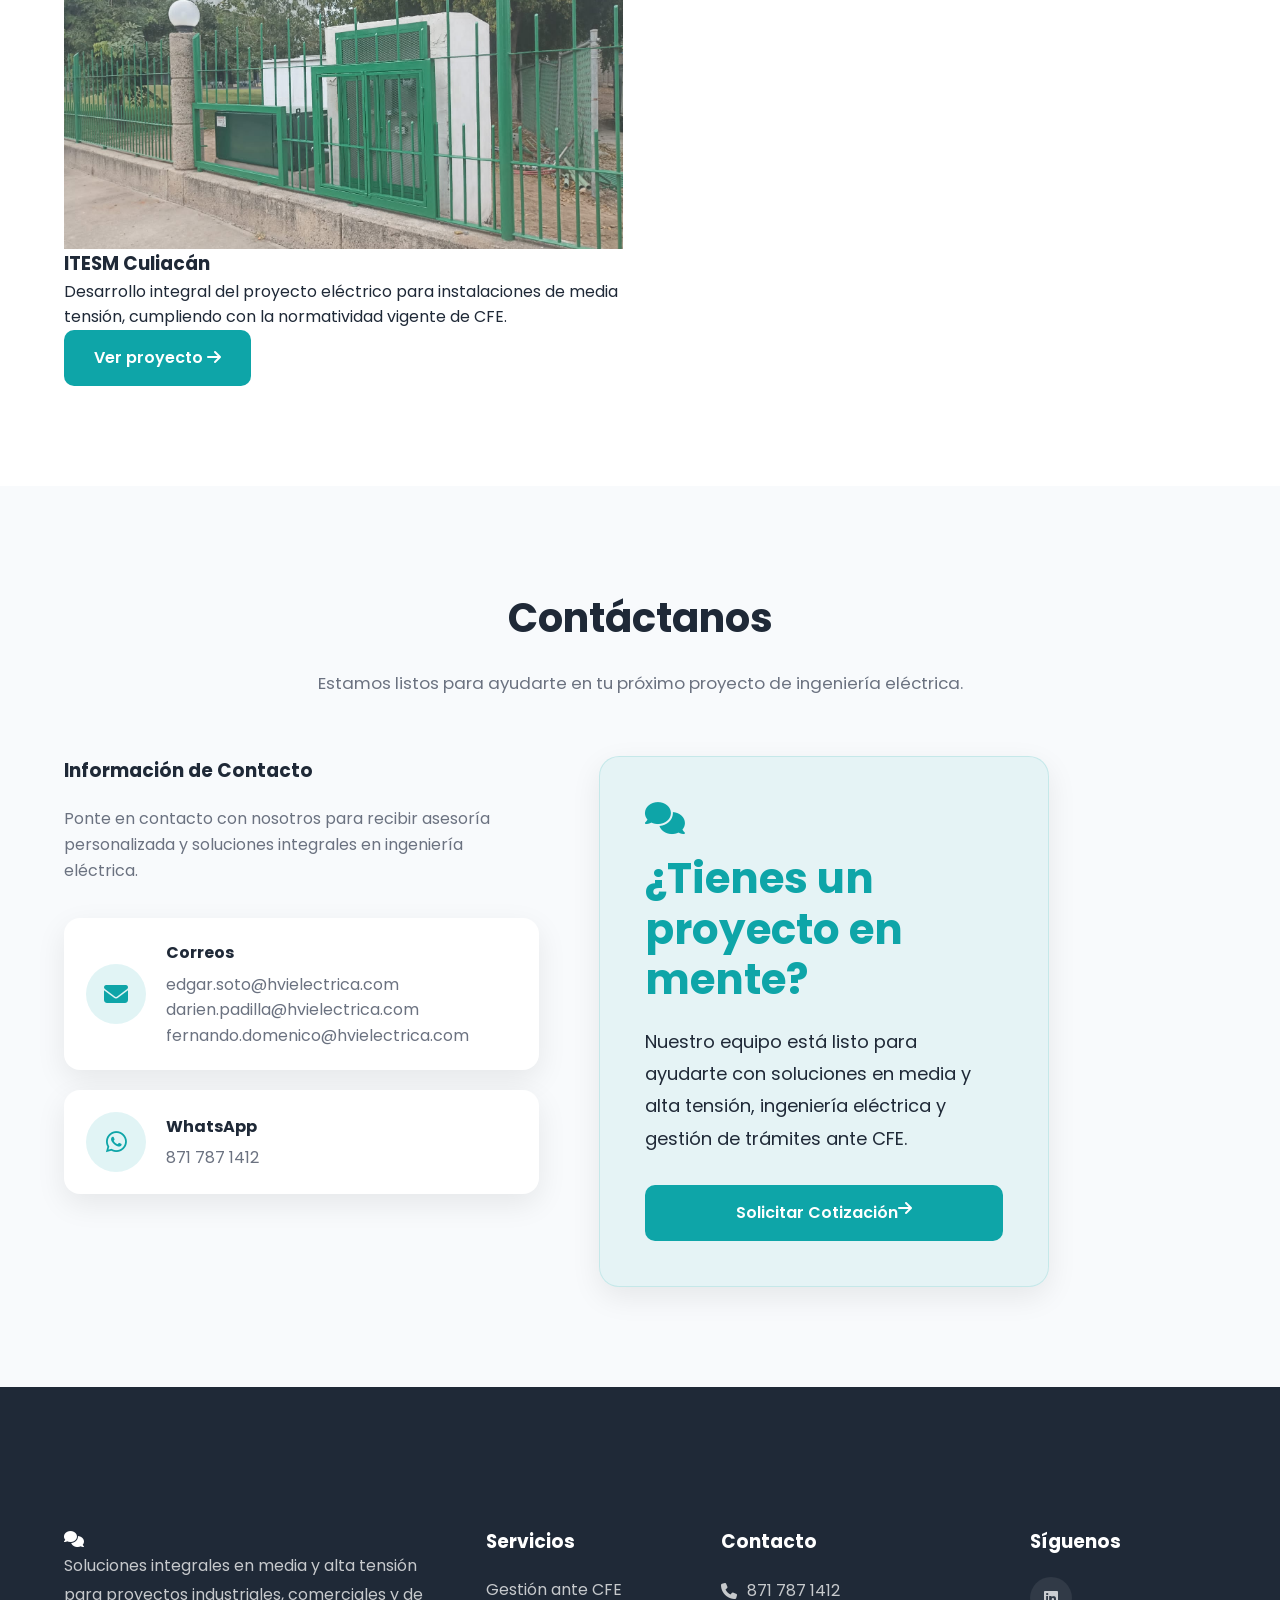
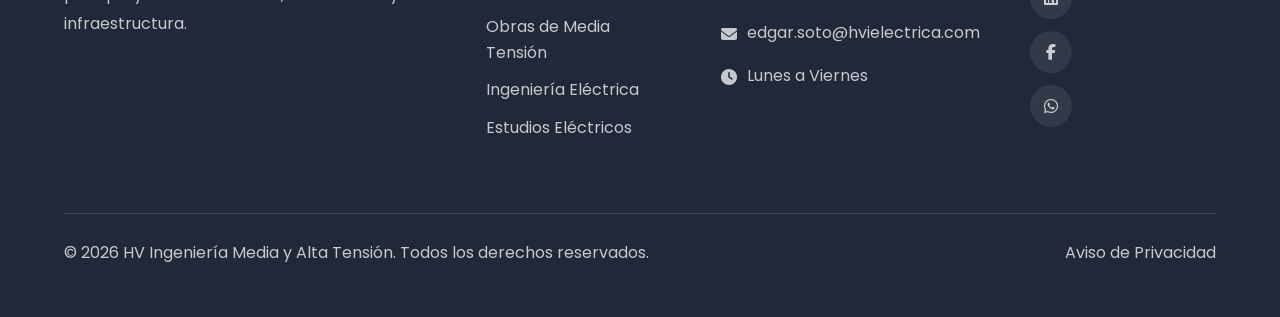
==== commit a89b65cd: "Cambio a las tarjetas de servicios" ====
--- a/index.html
+++ b/index.html
@@ -222,10 +222,10 @@
                 eficiencia y cumplimiento de normativas.
             </p>
 
-            <a href="servicios.html" class="service-link">
+            <button class="service-link" data-service="subestaciones">
                 Conocer más
                 <span>→</span>
-            </a>
+            </button>
 
         </div>
 
@@ -247,10 +247,10 @@
                 eficientes y adaptadas a cada necesidad.
             </p>
 
-            <a href="servicios.html" class="service-link">
+            <button class="service-link" data-service="ingenieria">
                 Conocer más
                 <span>→</span>
-            </a>
+            </button>
 
         </div>
 
@@ -272,10 +272,10 @@
                 de servicios eléctricos.
             </p>
 
-            <a href="servicios.html" class="service-link">
+            <button class="service-link" data-service="CFE">
                 Conocer más
                 <span>→</span>
-            </a>
+            </button>
 
         </div>
 
@@ -297,10 +297,10 @@
                 la seguridad de las instalaciones.
             </p>
 
-            <a href="servicios.html" class="service-link">
+            <button class="service-link" data-service="puesta">
                 Conocer más
                 <span>→</span>
-            </a>
+            </button>
 
         </div>
 
@@ -322,10 +322,10 @@
                 protecciones y calidad de energía.
             </p>
 
-            <a href="servicios.html" class="service-link">
+           <button class="service-link" data-service="estudios">
                 Conocer más
                 <span>→</span>
-            </a>
+            </button>
 
         </div>
 
@@ -335,7 +335,7 @@
     <div class="service-card">
 
         <div class="service-image">
-            <img src="assets/img/servicios/calidad_energia.jpeg" alt="Calidad de Energía">
+            <img src="assets/img/servicios/calidad.jpeg" alt="Calidad de Energía">
         </div>
 
         <div class="service-content">
@@ -347,18 +347,47 @@
                 la eficiencia y confiabilidad.
             </p>
 
-            <a href="servicios.html" class="service-link">
+            <button class="service-link" data-service="calidad">
                 Conocer más
                 <span>→</span>
-            </a>
+            </button>
+
+        </div>
+
+    </div>
+
+    <!-- ==========================
+     MODAL DE SERVICIOS
+========================== -->
+
+<div class="service-modal" id="serviceModal">
+
+    <div class="service-modal-content">
+
+        <button class="service-modal-close" id="serviceModalClose">
+            <i class="fa-solid fa-xmark"></i>
+        </button>
+
+        <div class="service-modal-image">
+
+            <img id="modalServiceImage" src="" alt="">
+
+        </div>
+
+        <div class="service-modal-info">
+
+            <h2 id="modalServiceTitle"></h2>
+
+            <p id="modalServiceDescription"></p>
+
+            <div id="modalServiceDetails"></div>
 
         </div>
 
     </div>
 
 </div>
-
-
+</div>
 </section>
 
 <!-- ==========================
@@ -569,21 +598,6 @@
 
                 <div class="contact-cards">
 
-                    <!-- Teléfono -->
-                    <div class="contact-card">
-
-                        <i class="fa-solid fa-phone"></i>
-
-                        <div>
-
-                            <h4>Teléfono</h4>
-
-                            <p>871 787 1412</p>
-
-                        </div>
-
-                    </div>
-
                     <!-- Correos -->
                     <div class="contact-card">
 
@@ -742,4 +756,7 @@
 
 </footer>
 
-</section>+</section>
+
+<script src="assets/js/script.js"></script>
+</body>
--- a/assets/css/style.css
+++ b/assets/css/style.css
@@ -680,6 +680,172 @@
 }
 
 /* ===========================
+   MODAL DE SERVICIOS
+=========================== */
+
+.service-modal{
+
+    position:fixed;
+
+    inset:0;
+
+    background:rgba(0,0,0,.65);
+
+    display:flex;
+
+    align-items:center;
+
+    justify-content:center;
+
+    padding:30px;
+
+    opacity:0;
+
+    visibility:hidden;
+
+    transition:.35s ease;
+
+    z-index:9999;
+
+}
+
+.service-modal.active{
+
+    opacity:1;
+
+    visibility:visible;
+
+}
+
+.service-modal-content{
+
+    position:relative;
+
+    width:100%;
+
+    max-width:950px;
+
+    max-height:90vh;
+
+    overflow:auto;
+
+    background:var(--color-white);
+
+    border-radius:22px;
+
+    box-shadow:0 25px 70px rgba(0,0,0,.25);
+
+    transform:scale(.85);
+
+    transition:.35s ease;
+
+}
+
+.service-modal.active .service-modal-content{
+
+    transform:scale(1);
+
+}
+
+.service-modal-image img{
+
+    width:100%;
+
+    height:360px;
+
+    object-fit:cover;
+
+    display:block;
+
+}
+
+.service-modal-info{
+
+    padding:35px;
+
+}
+
+.service-modal-info h2{
+
+    margin-bottom:15px;
+
+    color:var(--color-dark);
+
+}
+
+.service-modal-info > p{
+
+    color:var(--color-gray);
+
+    line-height:1.8;
+
+    margin-bottom:20px;
+
+}
+
+.service-modal-close{
+
+    position:absolute;
+
+    top:18px;
+
+    right:18px;
+
+    width:42px;
+
+    height:42px;
+
+    border:none;
+
+    border-radius:50%;
+
+    background:rgba(255,255,255,.95);
+
+    color:var(--color-dark);
+
+    font-size:20px;
+
+    cursor:pointer;
+
+    z-index:2;
+
+    box-shadow:0 5px 15px rgba(0,0,0,.15);
+
+    transition:.3s;
+
+}
+
+.service-modal-close:hover{
+
+    transform:rotate(90deg);
+
+    color:var(--color-primary);
+
+}
+
+#modalServiceDetails{
+
+    color:var(--color-gray);
+
+    line-height:1.8;
+
+}
+
+#modalServiceDetails ul{
+
+    padding-left:20px;
+
+    margin-top:15px;
+
+}
+
+#modalServiceDetails li{
+
+    margin-bottom:8px;
+
+}
+
+/* ===========================
    NOSOTROS
 =========================== */
 
@@ -849,10 +1015,6 @@
         PROYECTOS
 ===========================*/
 
-/*===========================
-      PROJECT GALLERY
-===========================*/
-
 .project-gallery{
 
     padding:80px 0;
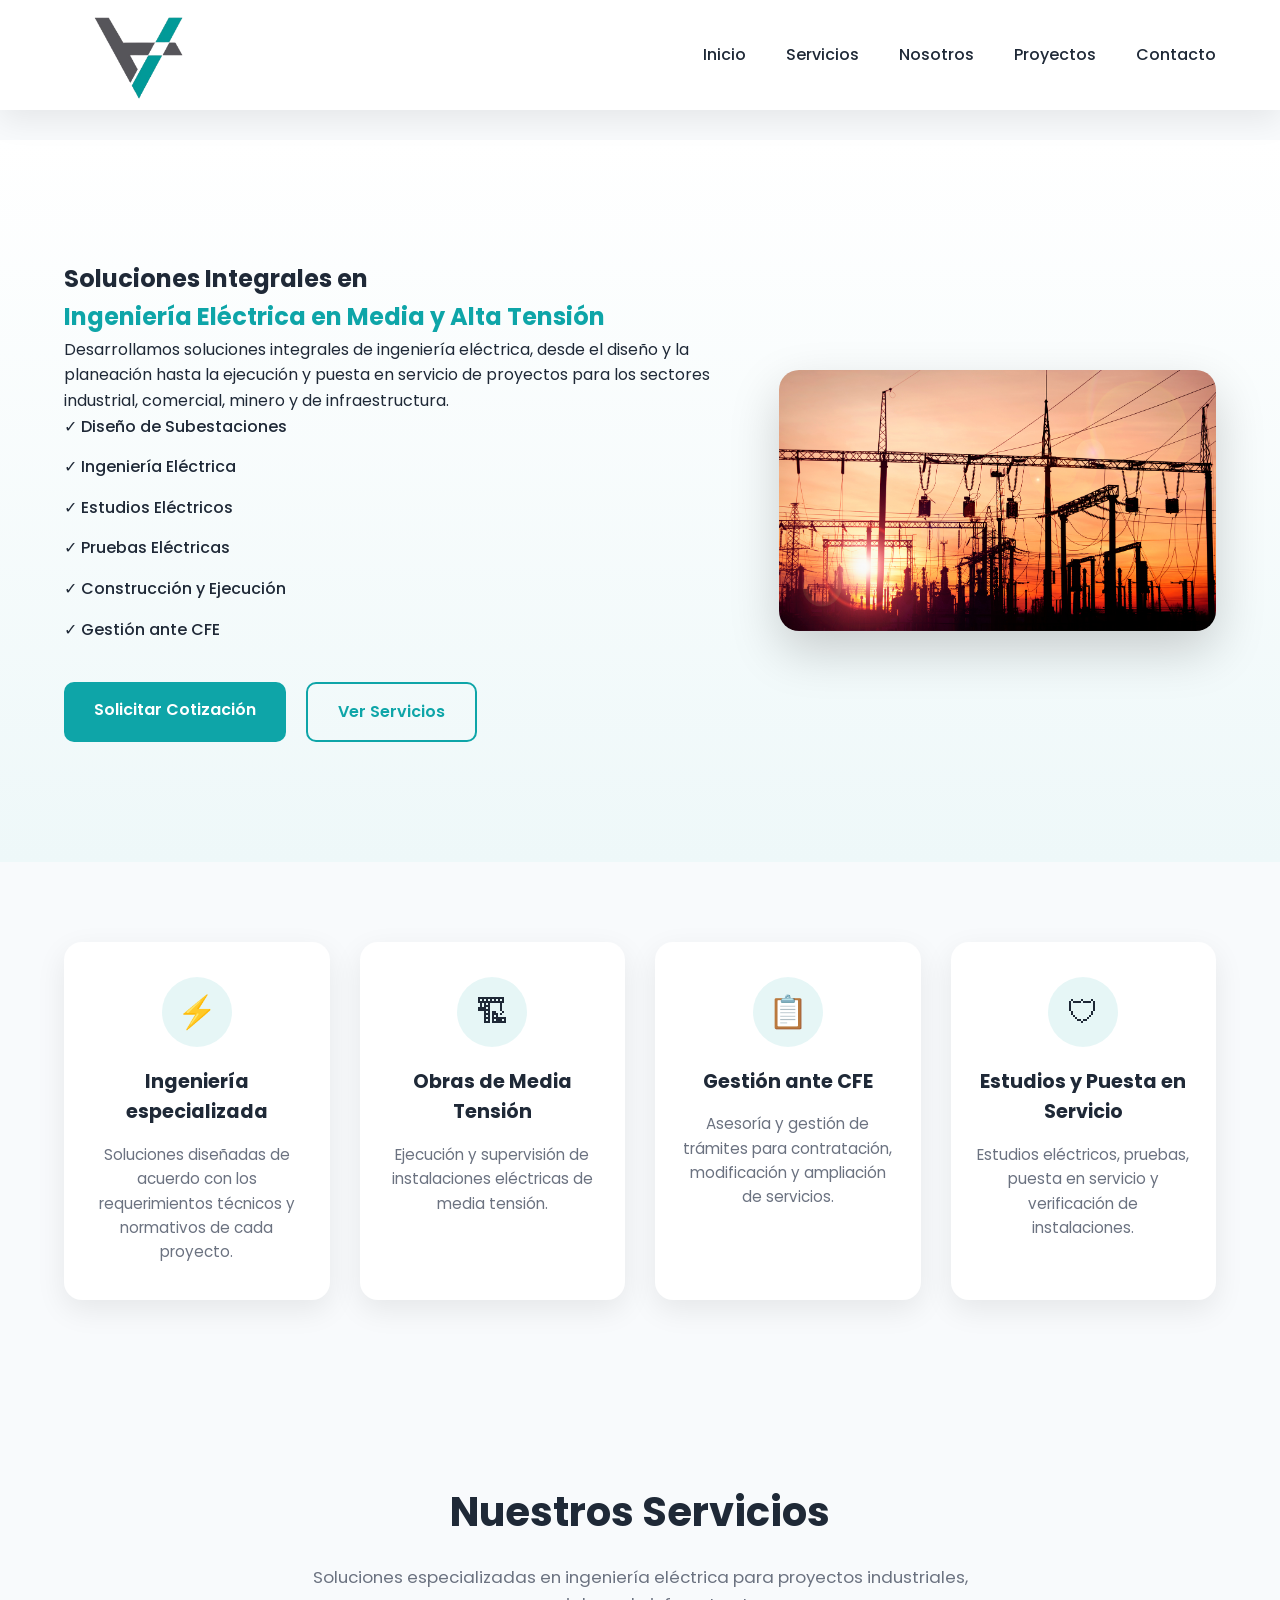
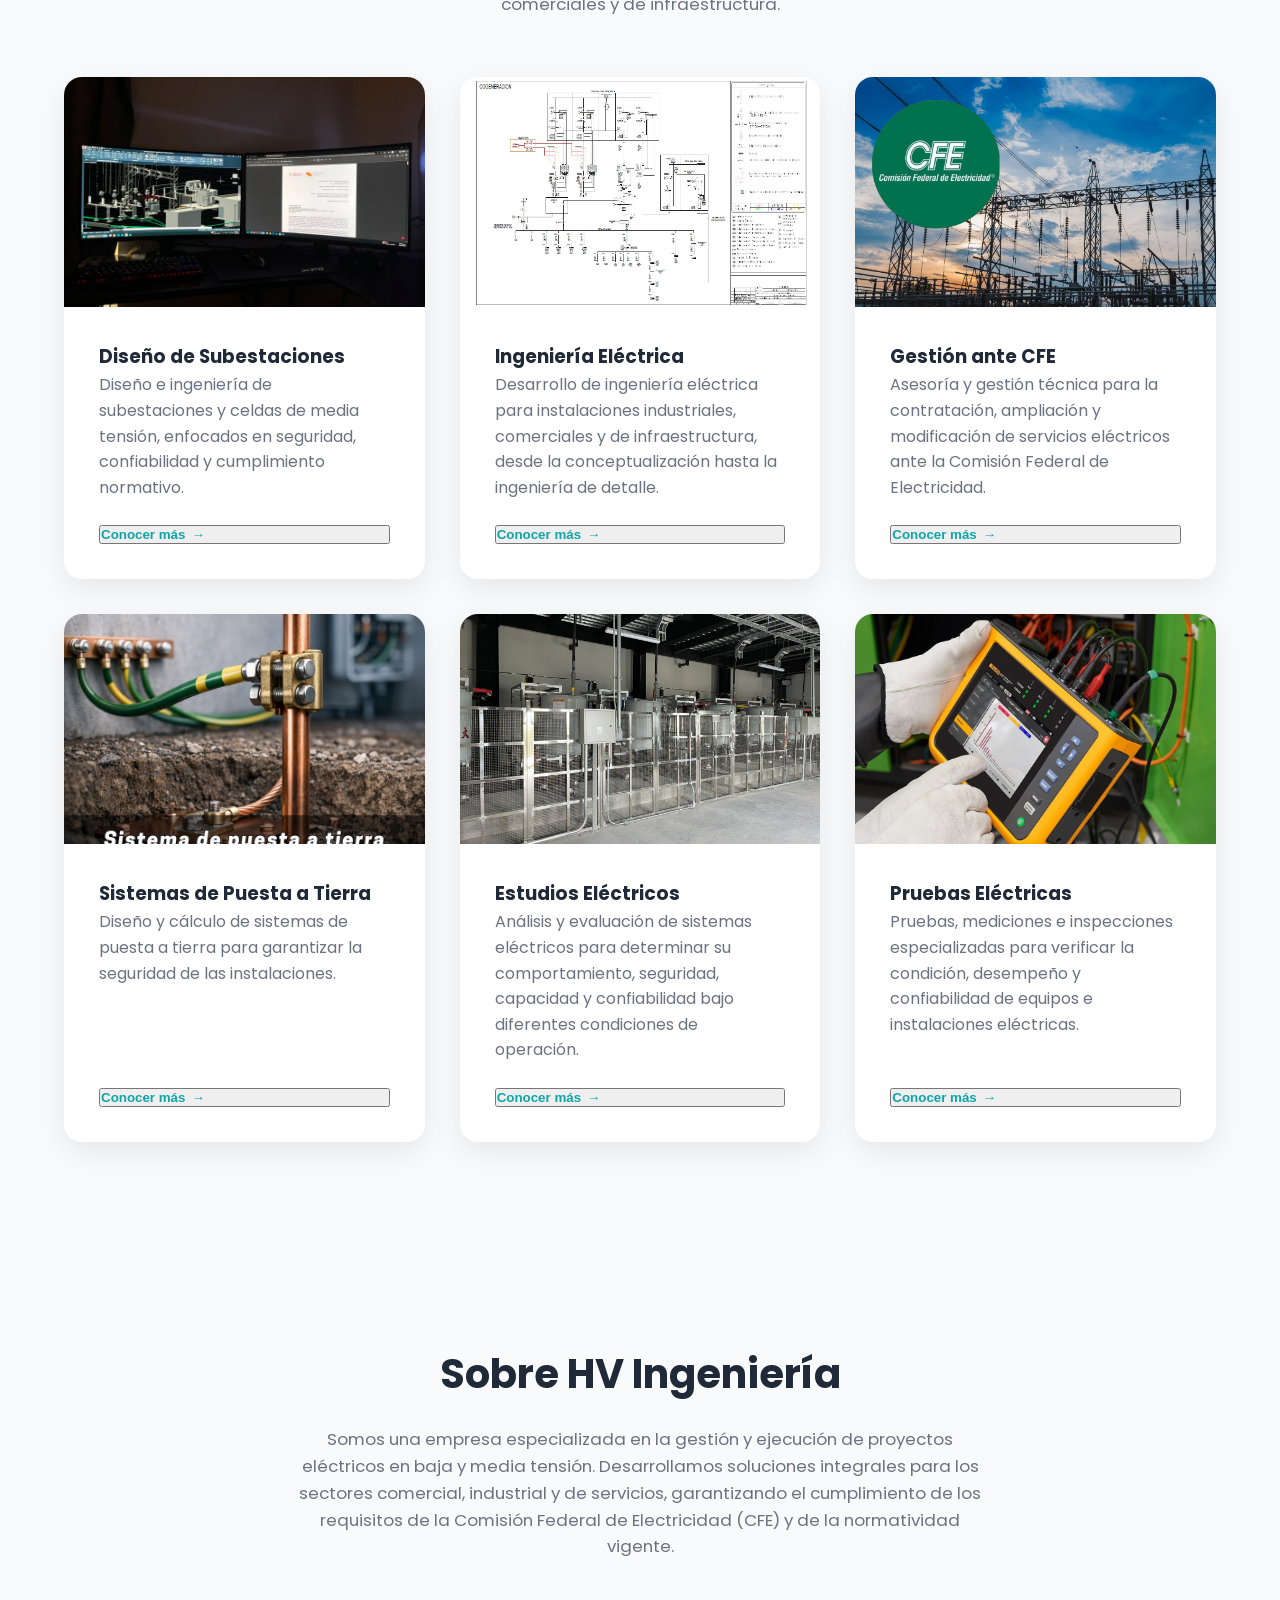
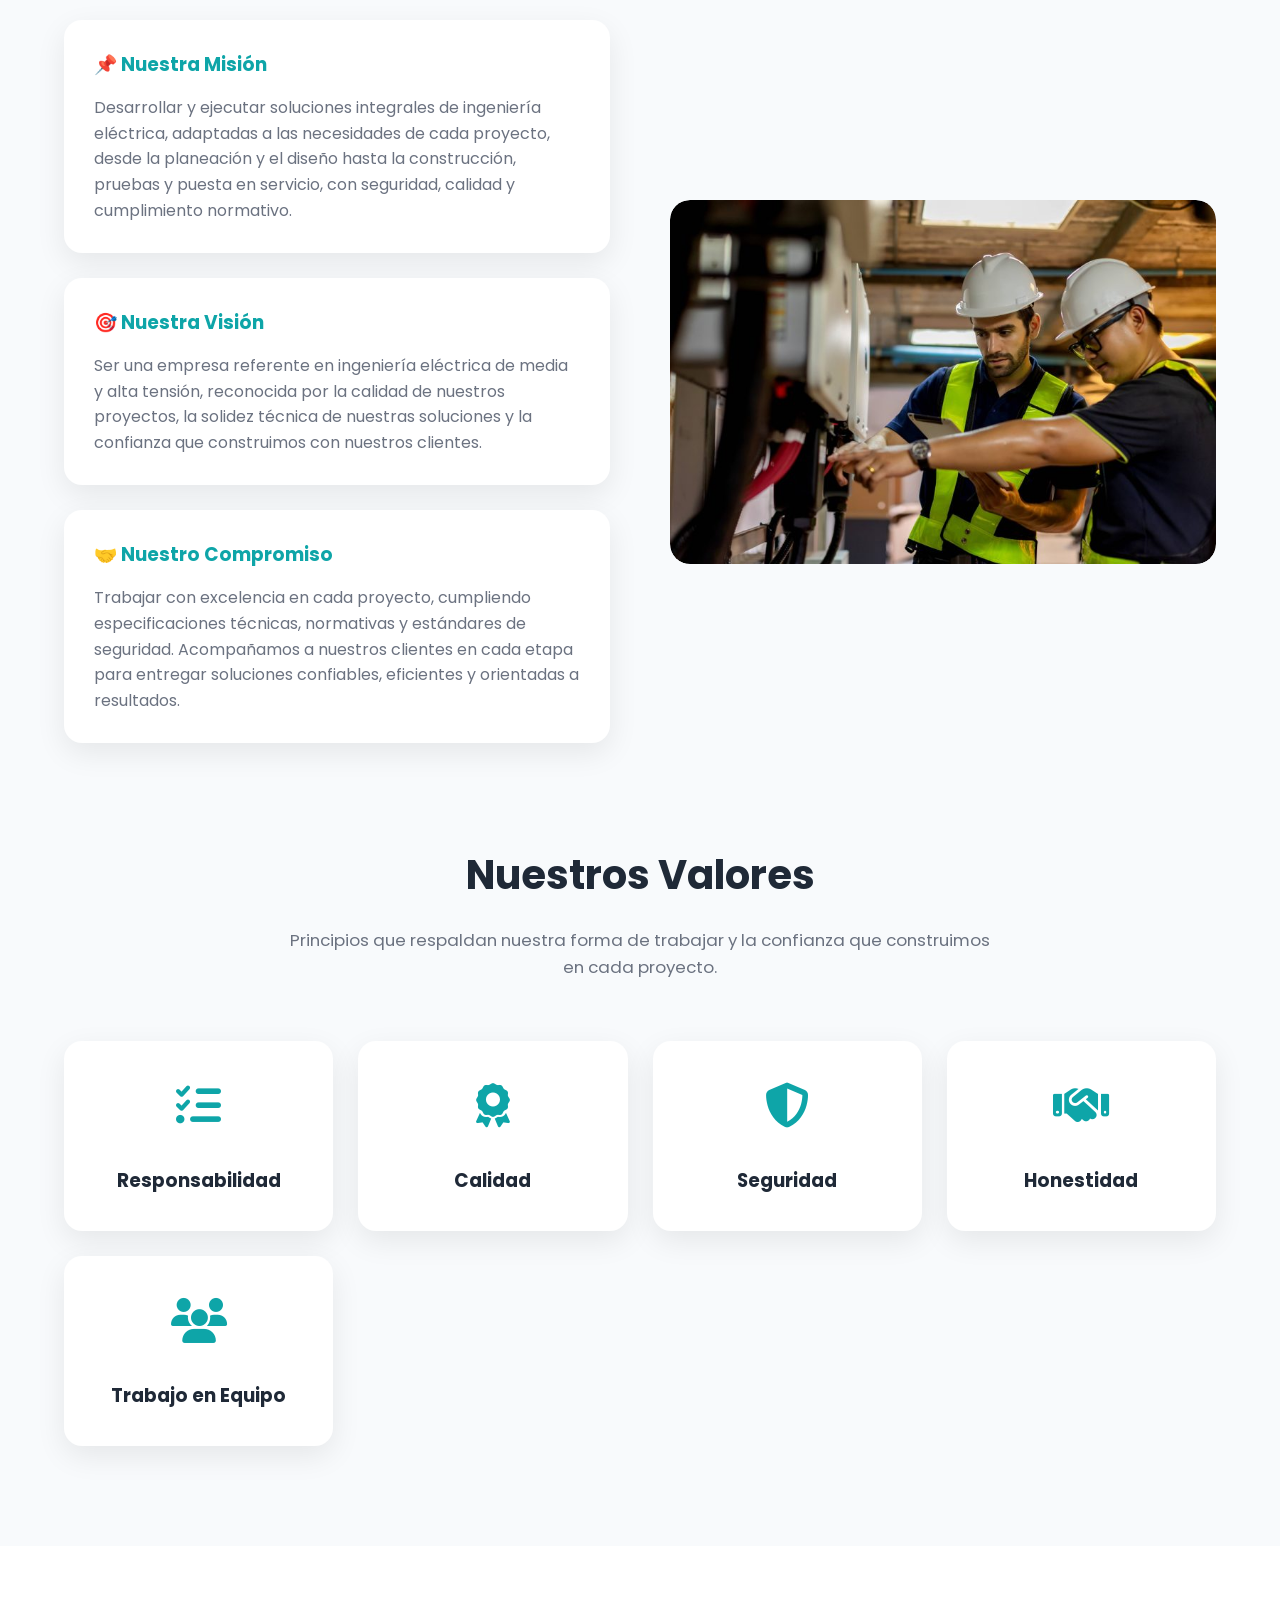
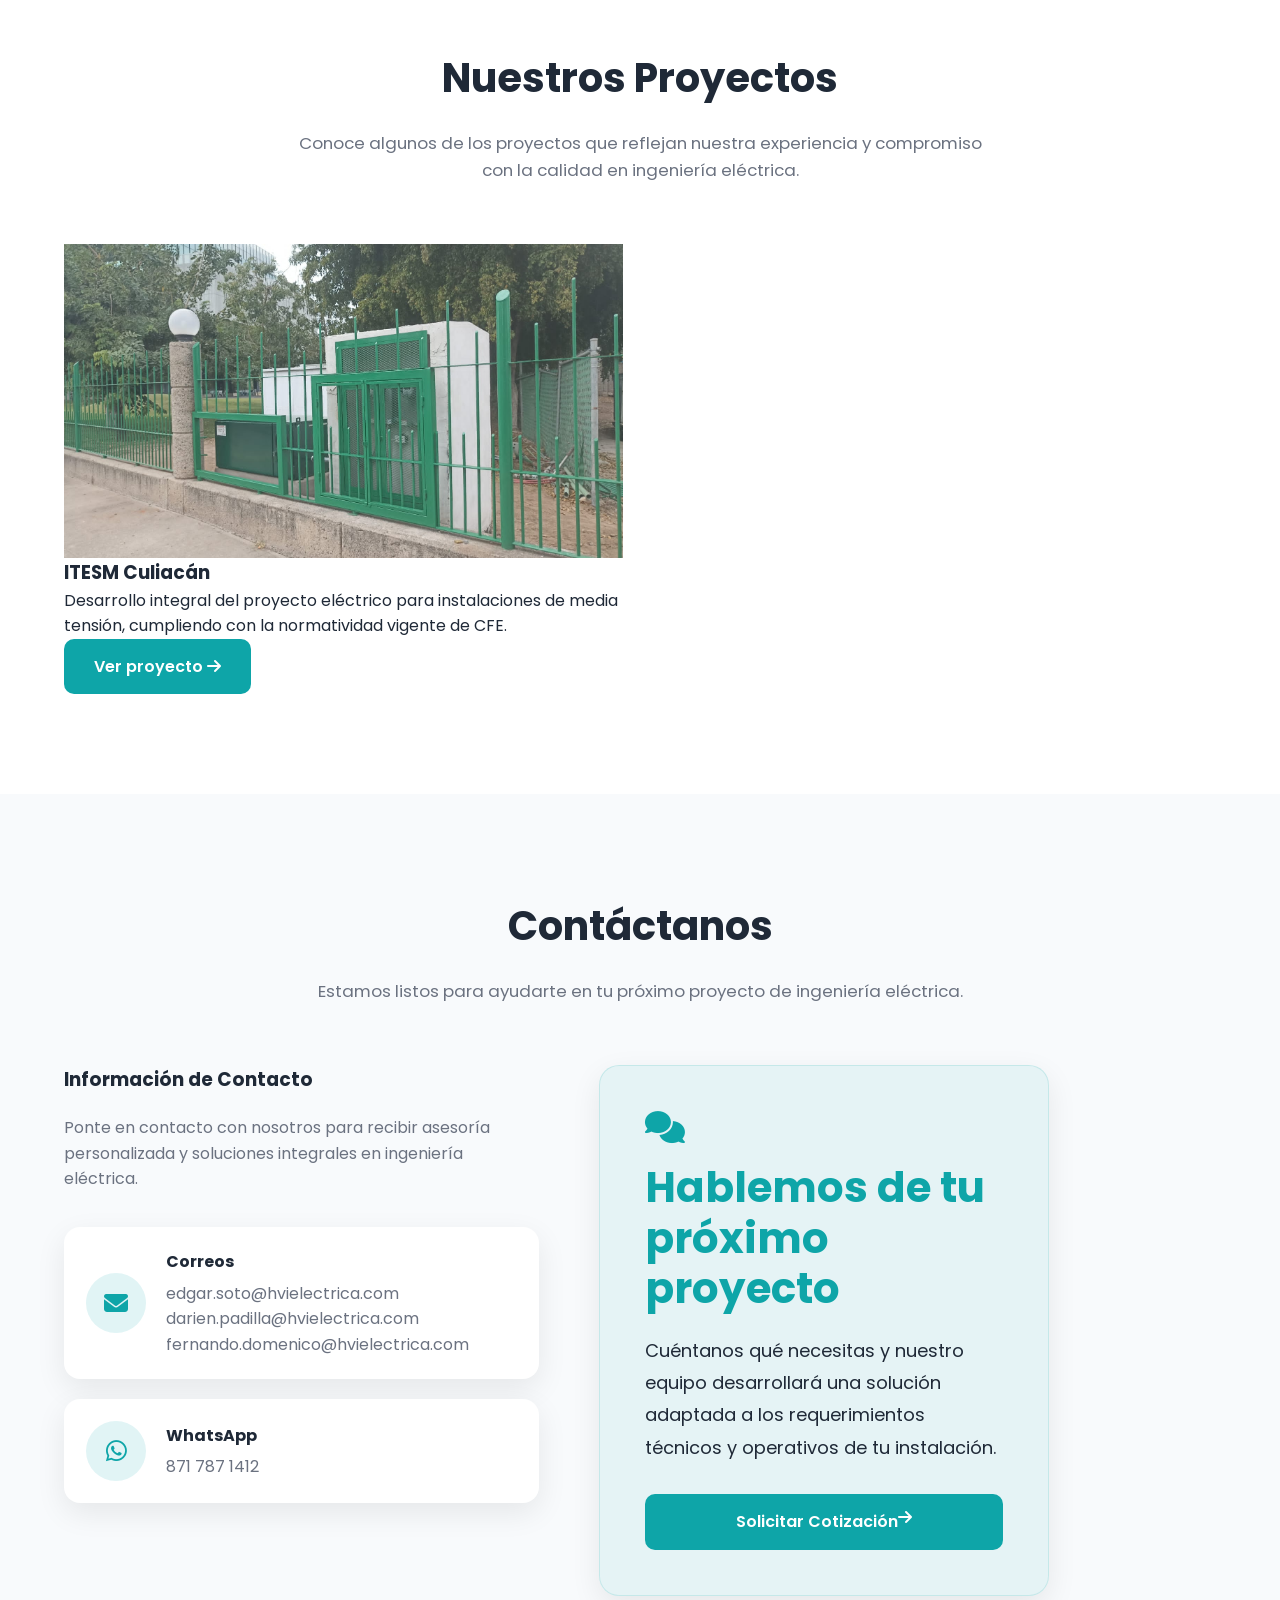
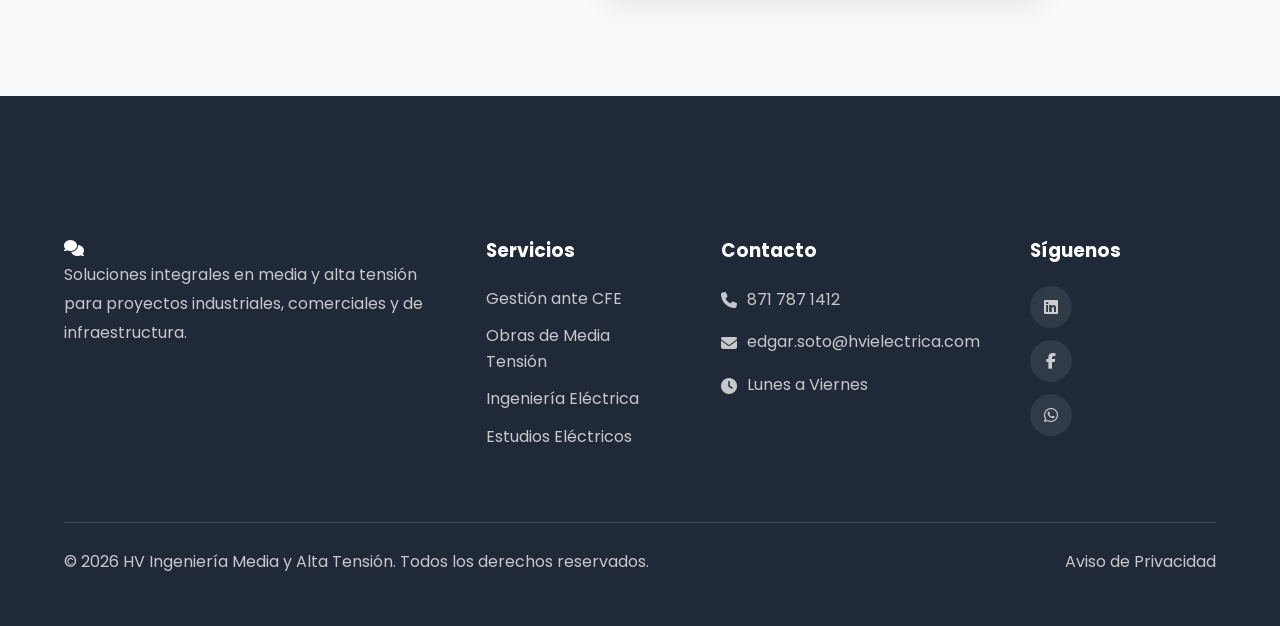
==== commit 5e439631: "Modificaciones generales a las tarjetas de servicios, nosotros y proyectos" ====
--- a/index.html
+++ b/index.html
@@ -75,24 +75,28 @@
 
             <h1>
                 Soluciones Integrales en
-                <span>Media y Alta Tensión</span>
+                <span>Ingeniería Eléctrica en Media y Alta Tensión</span>
             </h1>
 
             <p>
-                Diseñamos, desarrollamos y ejecutamos proyectos de ingeniería
-                eléctrica para los sectores industrial, comercial,
-                minero e infraestructura.
+                Desarrollamos soluciones integrales de ingeniería eléctrica, 
+                desde el diseño y la planeación hasta la ejecución y puesta en servicio de proyectos para los sectores industrial,
+                 comercial, minero y de infraestructura.
             </p>
 
             <ul class="hero-list">
 
-                <li>✓ Gestión y Trámites ante CFE</li>
-
-                <li>✓ Obras de Media Tensión</li>
+                <li>✓ Diseño de Subestaciones</li>
 
                 <li>✓ Ingeniería Eléctrica</li>
 
                 <li>✓ Estudios Eléctricos</li>
+
+                <li>✓ Pruebas Eléctricas</li>
+
+                <li>✓ Construcción y Ejecución</li>
+
+                <li>✓ Gestión ante CFE</li>
 
             </ul>
 
@@ -135,10 +139,10 @@
 
                 <div class="feature-icon">⚡</div>
 
-                <h3>Ingeniería Eléctrica</h3>
-
-                <p>
-                    Soluciones especializadas en media y alta tensión.
+                <h3>Ingeniería especializada</h3>
+
+                <p>
+                    Soluciones diseñadas de acuerdo con los requerimientos técnicos y normativos de cada proyecto.
                 </p>
 
             </div>
@@ -147,10 +151,10 @@
 
                 <div class="feature-icon">🏗</div>
 
-                <h3>Obras MT</h3>
-
-                <p>
-                    Ejecución de proyectos con altos estándares de calidad.
+                <h3>Obras de Media Tensión</h3>
+
+                <p>
+                    Ejecución y supervisión de instalaciones eléctricas de media tensión.
                 </p>
 
             </div>
@@ -162,7 +166,7 @@
                 <h3>Gestión ante CFE</h3>
 
                 <p>
-                    Trámites y asesoría para contratación de servicios eléctricos.
+                    Asesoría y gestión de trámites para contratación, modificación y ampliación de servicios.
                 </p>
 
             </div>
@@ -171,10 +175,10 @@
 
                 <div class="feature-icon">🛡</div>
 
-                <h3>Calidad Garantizada</h3>
-
-                <p>
-                    Compromiso con la seguridad y el cumplimiento normativo.
+                <h3>Estudios y Puesta en Servicio</h3>
+
+                <p>
+                    Estudios eléctricos, pruebas, puesta en servicio y verificación de instalaciones.
                 </p>
 
             </div>
@@ -218,8 +222,7 @@
             <h3>Diseño de Subestaciones</h3>
 
             <p>
-                Diseño de subestaciones eléctricas con enfoque en seguridad,
-                eficiencia y cumplimiento de normativas.
+                Diseño e ingeniería de subestaciones y celdas de media tensión, enfocados en seguridad, confiabilidad y cumplimiento normativo.
             </p>
 
             <button class="service-link" data-service="subestaciones">
@@ -243,8 +246,8 @@
             <h3>Ingeniería Eléctrica</h3>
 
             <p>
-                Desarrollo de proyectos eléctricos con soluciones seguras,
-                eficientes y adaptadas a cada necesidad.
+                Desarrollo de ingeniería eléctrica para instalaciones industriales, comerciales y de infraestructura, 
+                desde la conceptualización hasta la ingeniería de detalle.
             </p>
 
             <button class="service-link" data-service="ingenieria">
@@ -268,8 +271,7 @@
             <h3>Gestión ante CFE</h3>
 
             <p>
-                Asesoría y gestión de trámites para contratación y ampliación
-                de servicios eléctricos.
+                Asesoría y gestión técnica para la contratación, ampliación y modificación de servicios eléctricos ante la Comisión Federal de Electricidad.
             </p>
 
             <button class="service-link" data-service="CFE">
@@ -318,8 +320,7 @@
             <h3>Estudios Eléctricos</h3>
 
             <p>
-                Estudios de cortocircuito, flujo de carga, coordinación de
-                protecciones y calidad de energía.
+                Análisis y evaluación de sistemas eléctricos para determinar su comportamiento, seguridad, capacidad y confiabilidad bajo diferentes condiciones de operación.
             </p>
 
            <button class="service-link" data-service="estudios">
@@ -335,16 +336,15 @@
     <div class="service-card">
 
         <div class="service-image">
-            <img src="assets/img/servicios/calidad.jpeg" alt="Calidad de Energía">
+            <img src="assets/img/servicios/calidad.jpeg" alt="Pruebas Electricas">
         </div>
 
         <div class="service-content">
 
-            <h3>Calidad de Energía</h3>
-
-            <p>
-                Evaluación y mejora del desempeño eléctrico para incrementar
-                la eficiencia y confiabilidad.
+            <h3>Pruebas Eléctricas</h3>
+
+            <p>
+                Pruebas, mediciones e inspecciones especializadas para verificar la condición, desempeño y confiabilidad de equipos e instalaciones eléctricas.
             </p>
 
             <button class="service-link" data-service="calidad">
@@ -420,8 +420,9 @@
     <h3>📌 Nuestra Misión</h3>
 
     <p>
-        Desarrollar soluciones eléctricas adaptadas a las necesidades de cada proyecto, 
-        acompañando a nuestros clientes desde la planeación hasta la puesta en servicio con profesionalismo, innovación y responsabilidad.
+        Desarrollar y ejecutar soluciones integrales de ingeniería eléctrica, 
+        adaptadas a las necesidades de cada proyecto, desde la planeación y el diseño hasta la construcción, 
+        pruebas y puesta en servicio, con seguridad, calidad y cumplimiento normativo.
     </p>
 
 </div>
@@ -431,8 +432,9 @@
     <h3>🎯 Nuestra Visión</h3>
 
     <p>
-        Ser una empresa reconocida por su capacidad para materializar proyectos electricos que impulsen el desarrollo industrial y energetico, 
-        generando relaciones de confianza y valor a largo plazo con nuestros clientes.
+        Ser una empresa referente en ingeniería eléctrica de media y alta tensión, reconocida por la calidad de nuestros proyectos, 
+        la solidez técnica de nuestras soluciones y la confianza que construimos con nuestros clientes.
+
     </p>
 
 </div>
@@ -442,8 +444,8 @@
     <h3>🤝 Nuestro Compromiso</h3>
 
     <p>
-        En HV Ingeniería Media y Alta Tensión trabajamos bajo las especificaciones y procedimientos establecidos por la Comisión Federal de Electricidad (CFE), 
-        ofreciendo soluciones confiables, seguras y orientadas a satisfacer las necesidades de nuestros clientes.
+        Trabajar con excelencia en cada proyecto, cumpliendo especificaciones técnicas, normativas y estándares de seguridad. 
+        Acompañamos a nuestros clientes en cada etapa para entregar soluciones confiables, eficientes y orientadas a resultados.
     </p>
 
 </div>
@@ -468,8 +470,7 @@
         <h2>Nuestros Valores</h2>
 
         <p>
-            Los principios que guían nuestro trabajo y fortalecen la confianza
-            de nuestros clientes en cada proyecto.
+            Principios que respaldan nuestra forma de trabajar y la confianza que construimos en cada proyecto.
         </p>
 
     </div>
@@ -641,12 +642,11 @@
 
                     <i class="fa-solid fa-comments"></i>
 
-                    <h3>¿Tienes un proyecto en mente?</h3>
+                    <h3>Hablemos de tu próximo proyecto</h3>
 
                     <p>
-                        Nuestro equipo está listo para ayudarte con soluciones
-                        en media y alta tensión, ingeniería eléctrica y gestión
-                        de trámites ante CFE.
+                        Cuéntanos qué necesitas y nuestro equipo desarrollará una solución 
+                        adaptada a los requerimientos técnicos y operativos de tu instalación.
                     </p>
 
                     <a href="contacto.html" class="btn btn-primary">
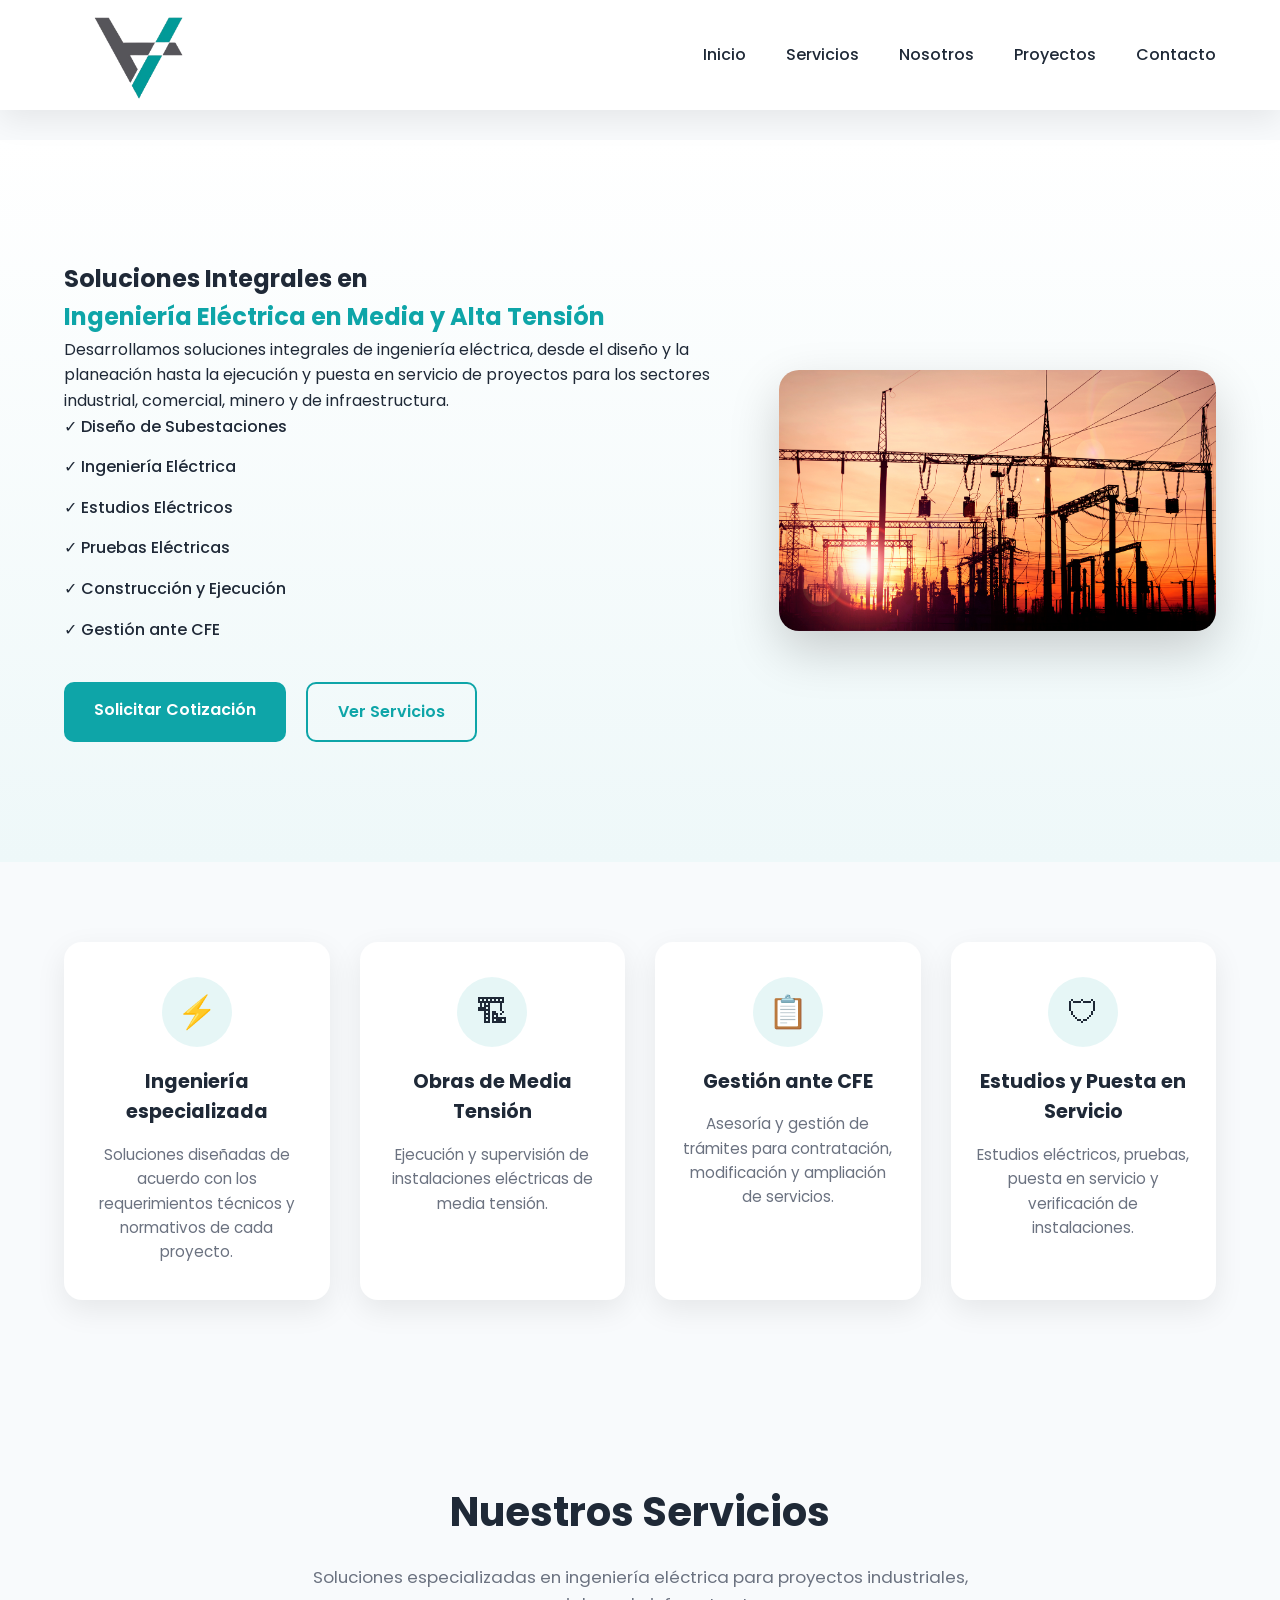
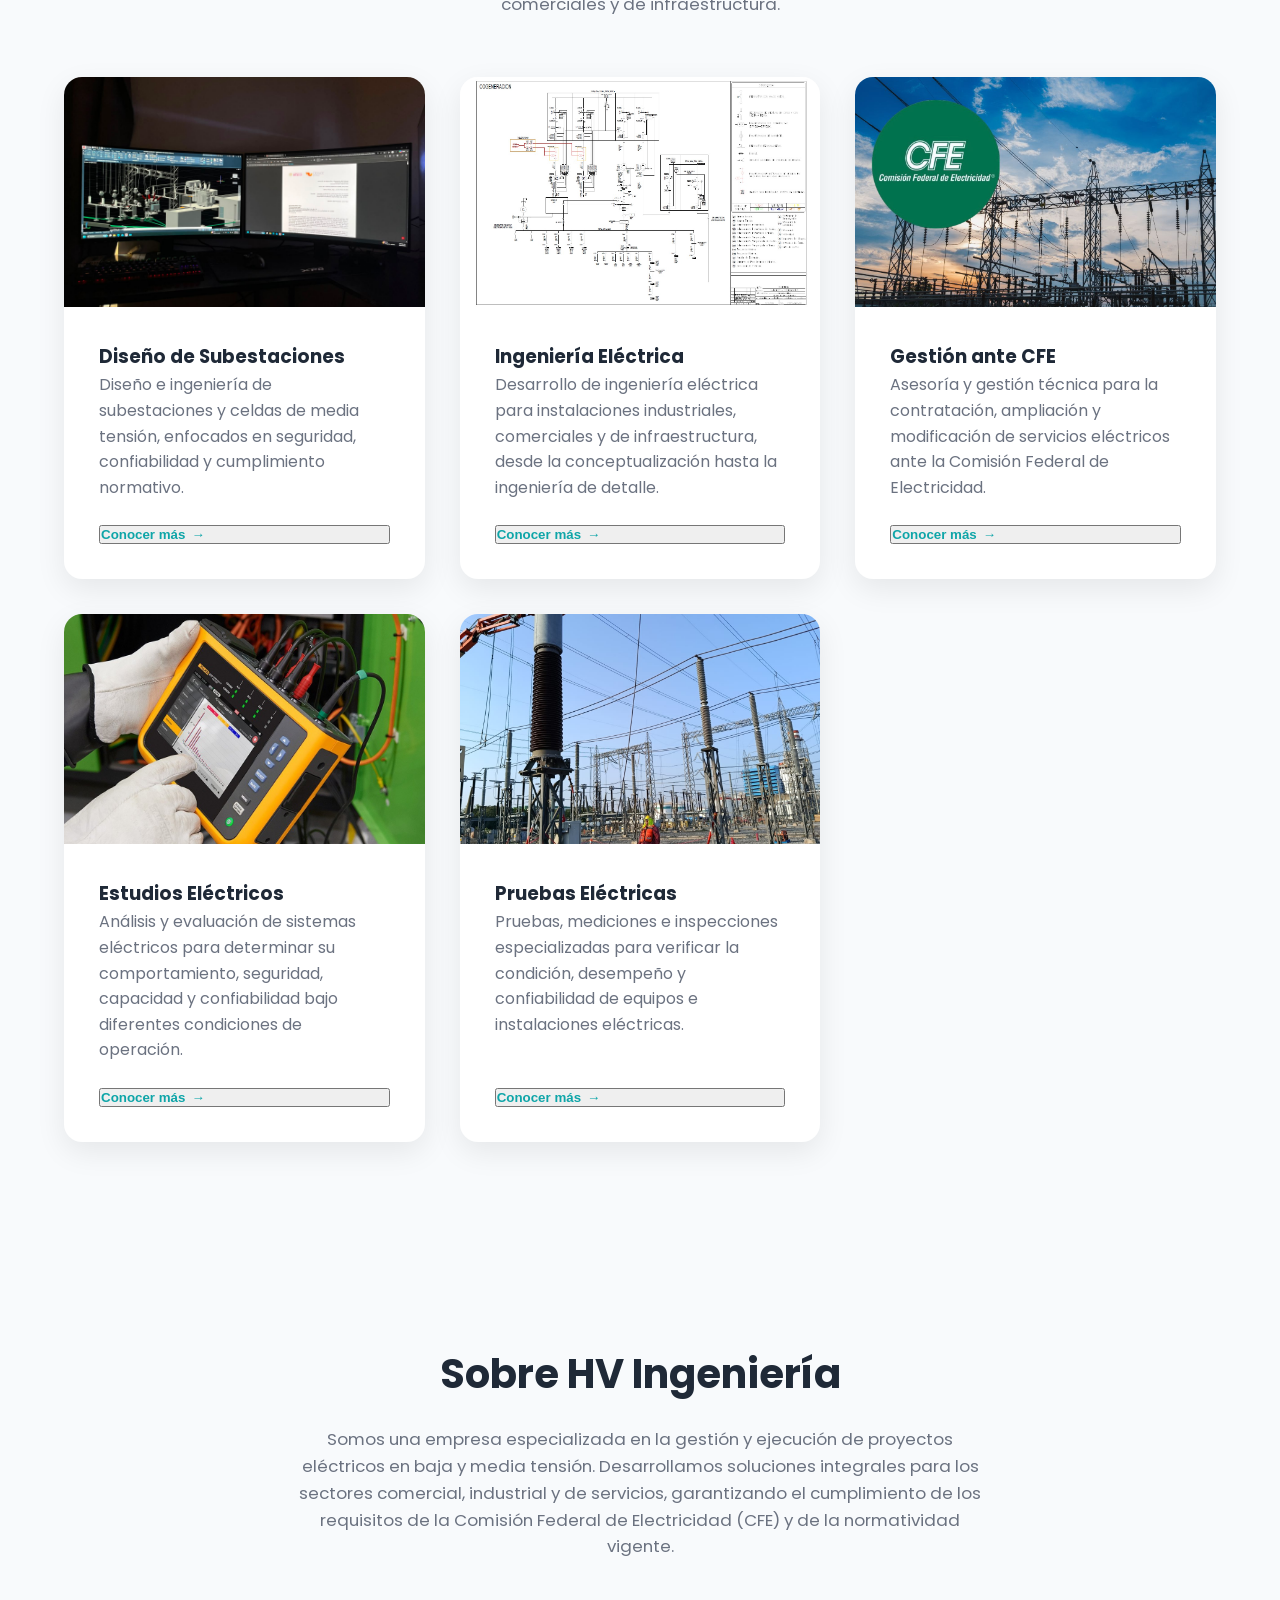
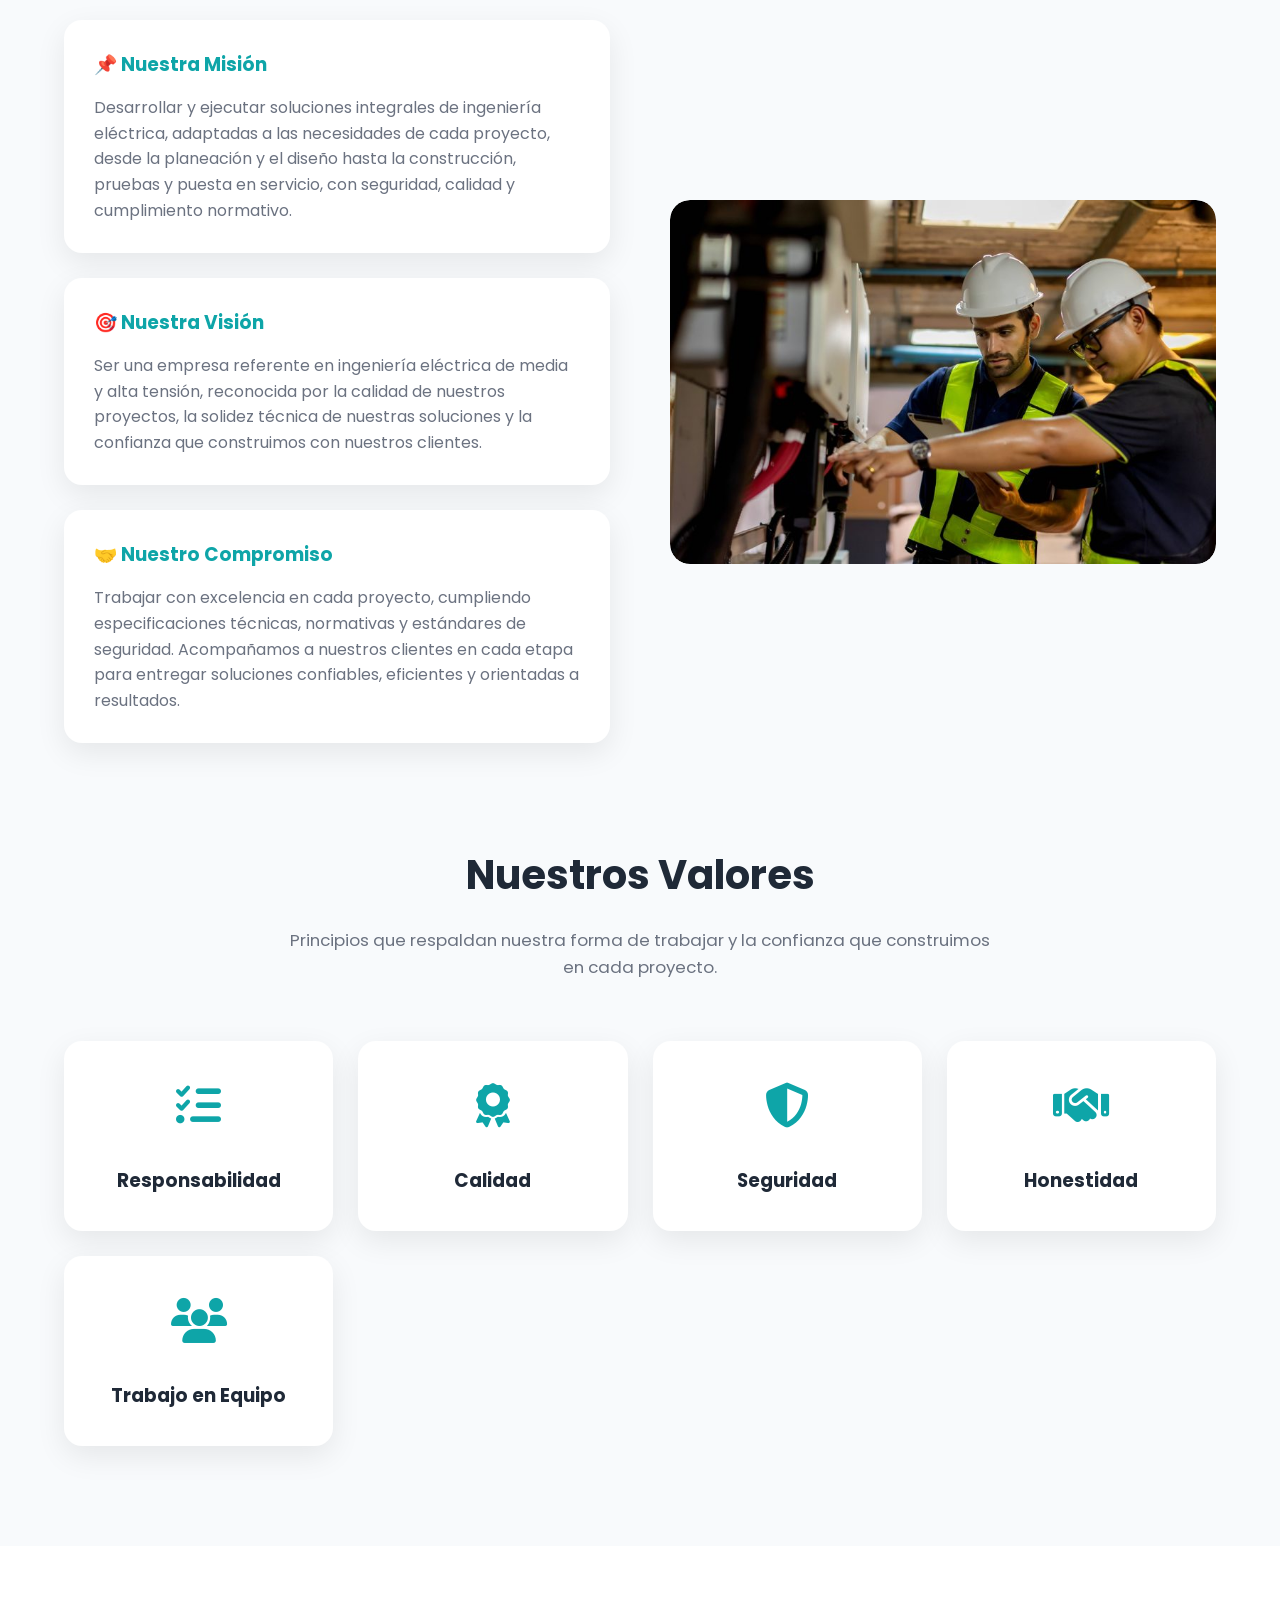
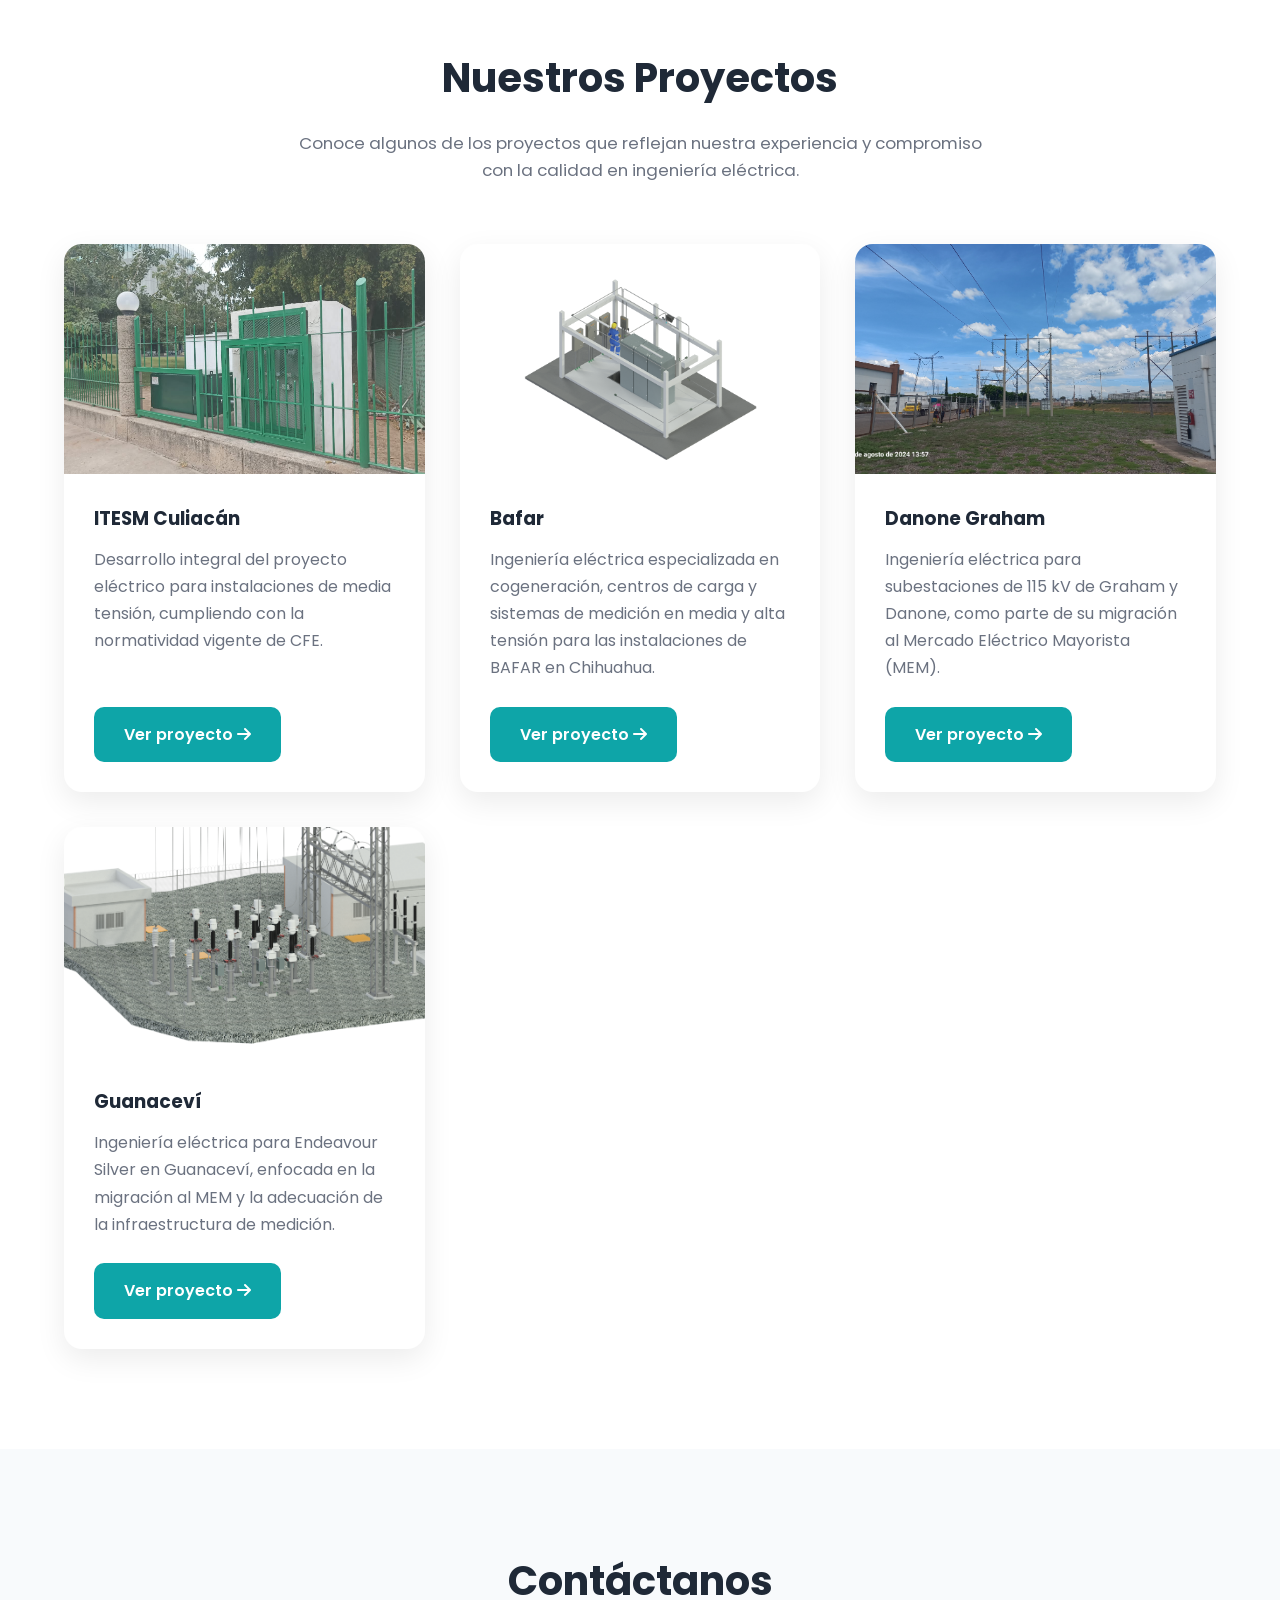
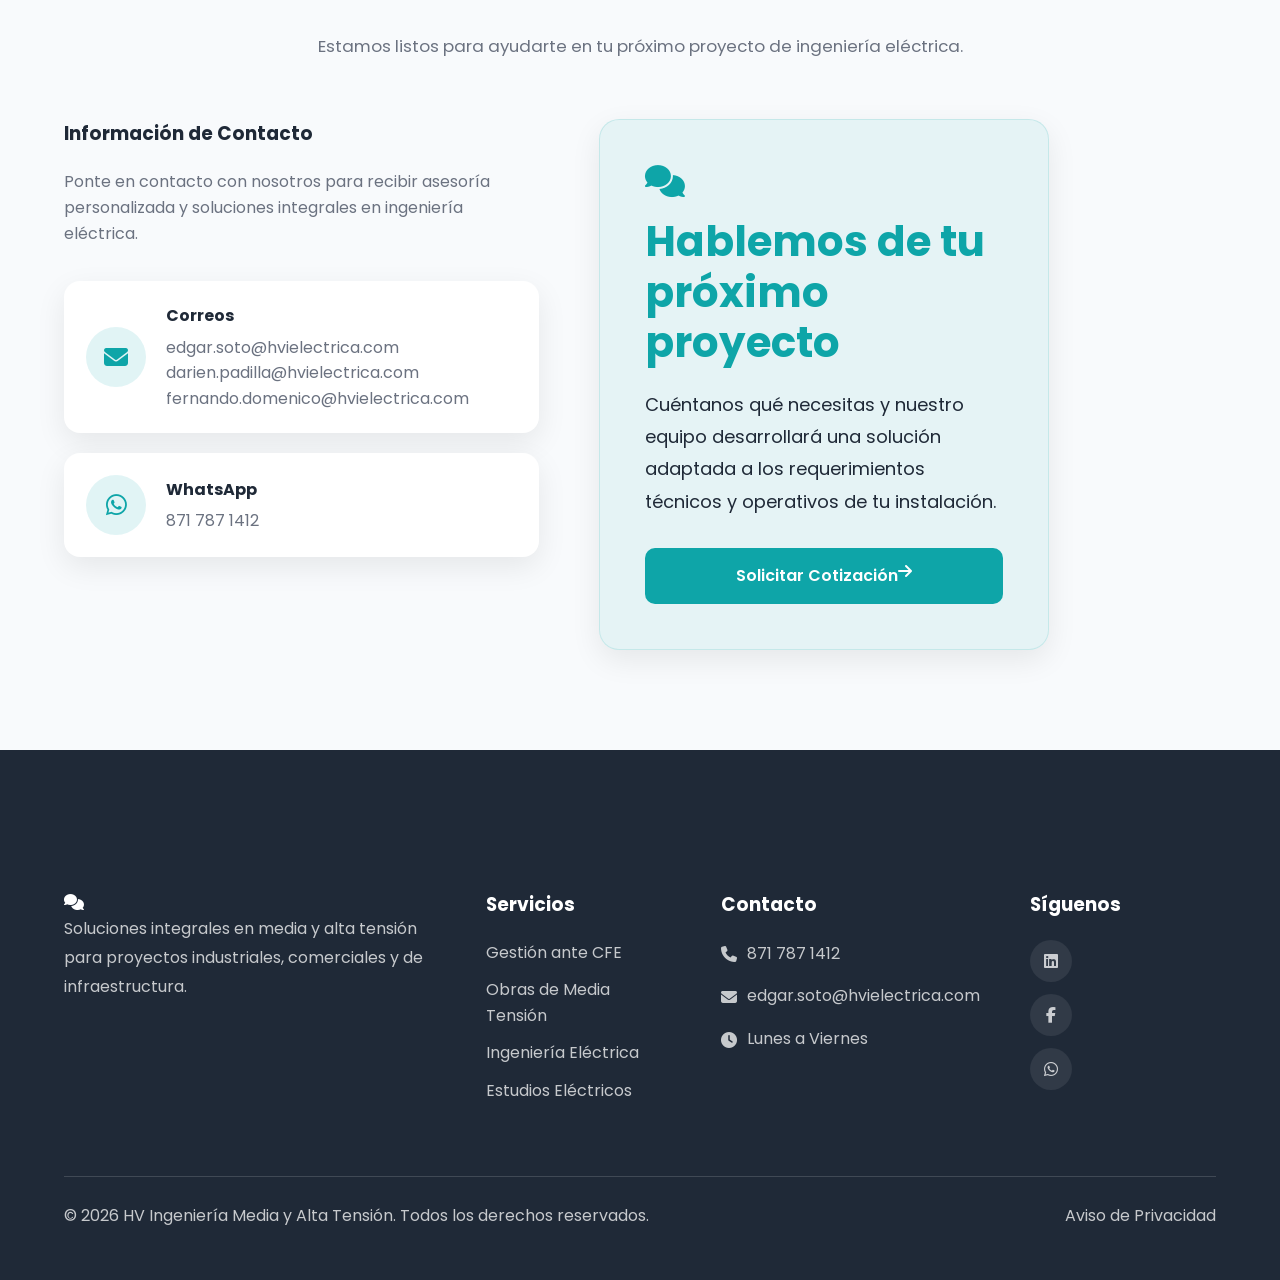
==== commit 6735ddca: "Se agregan las paginas de los proyectos asi como modificaciones en las tarjetas de servicios y proye" ====
--- a/index.html
+++ b/index.html
@@ -287,32 +287,7 @@
     <div class="service-card">
 
         <div class="service-image">
-            <img src="assets/img/servicios/puesta_tierra.jpeg" alt="Sistemas de Puesta a Tierra">
-        </div>
-
-        <div class="service-content">
-
-            <h3>Sistemas de Puesta a Tierra</h3>
-
-            <p>
-                Diseño y cálculo de sistemas de puesta a tierra para garantizar
-                la seguridad de las instalaciones.
-            </p>
-
-            <button class="service-link" data-service="puesta">
-                Conocer más
-                <span>→</span>
-            </button>
-
-        </div>
-
-    </div>
-
-    <!-- Tarjeta 5 -->
-    <div class="service-card">
-
-        <div class="service-image">
-            <img src="assets/img/servicios/calidad_energia.jpeg" alt="Estudios Eléctricos">
+            <img src="assets/img/servicios/calidad.jpeg" alt="Estudios Eléctricos">
         </div>
 
         <div class="service-content">
@@ -332,11 +307,11 @@
 
     </div>
 
-    <!-- Tarjeta 6 -->
+    <!-- Tarjeta 5 -->
     <div class="service-card">
 
         <div class="service-image">
-            <img src="assets/img/servicios/calidad.jpeg" alt="Pruebas Electricas">
+            <img src="assets/img/servicios/pruebas.jpeg" alt="Pruebas Electricas">
         </div>
 
         <div class="service-content">
@@ -353,7 +328,7 @@
             </button>
 
         </div>
-
+    
     </div>
 
     <!-- ==========================
@@ -531,6 +506,7 @@
 
         <div class="projects-grid">
 
+            <!-- PROYECTO 1 -->
             <div class="project-card">
 
                 <img
@@ -549,20 +525,102 @@
                     </p>
 
                     <a href="itesem-culiacan.html" class="btn btn-primary">
-
                         Ver proyecto
-
                         <i class="fa-solid fa-arrow-right"></i>
-
                     </a>
 
                 </div>
 
             </div>
 
-        </div>
-
-    </div>
+
+            <!-- PROYECTO 2 -->
+            <div class="project-card">
+
+                <img
+                    src="assets/img/proyectos/bafar/caseta-1.png"
+                    alt="Bafar"
+                    class="project-image project-image-bafar"
+                >
+
+                <div class="project-content">
+
+                    <h3>Bafar</h3>
+
+                    <p>
+                        Ingeniería eléctrica especializada en cogeneración, centros de carga
+                        y sistemas de medición en media y alta tensión para las instalaciones
+                        de BAFAR en Chihuahua.
+                    </p>
+
+                    <a href="bafar.html" class="btn btn-primary">
+                        Ver proyecto
+                        <i class="fa-solid fa-arrow-right"></i>
+                    </a>
+
+                </div>
+
+            </div>
+
+
+            <!-- PROYECTO 3 -->
+            <div class="project-card">
+
+                <img
+                    src="assets/img/proyectos/graham-danone/13.jpg"
+                    alt="Graham Danone"
+                    class="project-image"
+                >
+
+                <div class="project-content">
+
+                    <h3>Danone Graham</h3>
+
+                    <p>
+                        Ingeniería eléctrica para subestaciones de 115 kV de Graham y Danone,
+                        como parte de su migración al Mercado Eléctrico Mayorista (MEM).
+                    </p>
+
+                    <a href="graham-danone.html" class="btn btn-primary">
+                        Ver proyecto
+                        <i class="fa-solid fa-arrow-right"></i>
+                    </a>
+
+                </div>
+
+            </div>
+
+
+            <!-- PROYECTO 4 -->
+            <div class="project-card">
+
+                <img
+                    src="assets/img/proyectos/guanacevi/subestacion-3.png"
+                    alt="Guanaceví"
+                    class="project-image"
+                >
+
+                <div class="project-content">
+
+                    <h3>Guanaceví</h3>
+
+                    <p>
+                        Ingeniería eléctrica para Endeavour Silver en Guanaceví, enfocada
+                        en la migración al MEM y la adecuación de la infraestructura de medición.
+                    </p>
+
+                    <a href="guanacevi.html" class="btn btn-primary">
+                        Ver proyecto
+                        <i class="fa-solid fa-arrow-right"></i>
+                    </a>
+
+                </div>
+
+            </div>
+
+        </div> <!-- projects-grid -->
+
+    </div> <!-- container -->
 
 </section>
 
--- a/assets/css/style.css
+++ b/assets/css/style.css
@@ -1015,94 +1015,70 @@
         PROYECTOS
 ===========================*/
 
-.project-gallery{
-
-    padding:80px 0;
-
-}
-
-.gallery-main{
-
+.projects{
+
+    padding:100px 0;
+
+    background:var(--color-white);
+
+}
+
+.projects-grid{
+
+    display:grid;
+
+    grid-template-columns:repeat(3,1fr);
+
+    gap:35px;
+
+}
+
+.project-card{
+    background:var(--color-white);
+    border-radius:18px;
+    overflow:hidden;
+    box-shadow:var(--shadow);
+    transition:.35s ease;
+    display:flex;
+    flex-direction:column;
+}
+
+.project-card:hover{
+    transform:translateY(-8px);
+    box-shadow:0 20px 45px rgba(0,0,0,.12);
+}
+
+.project-image{
+    width:100%;
+    height:230px;
+    object-fit:cover;
+    display:block;
+}
+
+.project-content{
+    padding:30px;
+    display:flex;
+    flex-direction:column;
+    flex:1;
+}
+
+.project-content h3{
+    margin-bottom:12px;
+}
+
+.project-content p{
+    color:var(--color-gray);
+    line-height:1.7;
     margin-bottom:25px;
-
-}
-
-.gallery-main img{
-
-    width:100%;
-
-    max-height:650px;
-
-    object-fit:cover;
-
-    border-radius:20px;
-
-    box-shadow:var(--shadow);
-
-}
-
-.gallery-thumbnails{
-
-    display:flex;
-
-    gap:15px;
-
-    justify-content:center;
-
-    flex-wrap:wrap;
-
-}
-
-.gallery-thumbnails img{
-
-    width:140px;
-
-    height:90px;
-
-    object-fit:cover;
-
-    border-radius:12px;
-
-    cursor:pointer;
-
-    transition:.3s;
-
-    opacity:.7;
-
-}
-
-.gallery-thumbnails img:hover{
-
-    transform:translateY(-5px);
-
-    opacity:1;
-
-}
-
-.gallery-thumbnails img.active{
-
-    opacity:1;
-
-    border:3px solid var(--color-primary);
-
-}
-
-.projects{
-
-    padding:100px 0;
-
-    background:var(--color-white);
-
-}
-
-.projects-grid{
-
-    display:grid;
-
-    grid-template-columns:repeat(2,1fr);
-
-    gap:35px;
-
+}
+
+.project-content .btn{
+    margin-top:auto;
+    align-self:flex-start;
+}
+
+.project-image-bafar{
+    transform:scale(1.6);
 }
 
 /*===========================
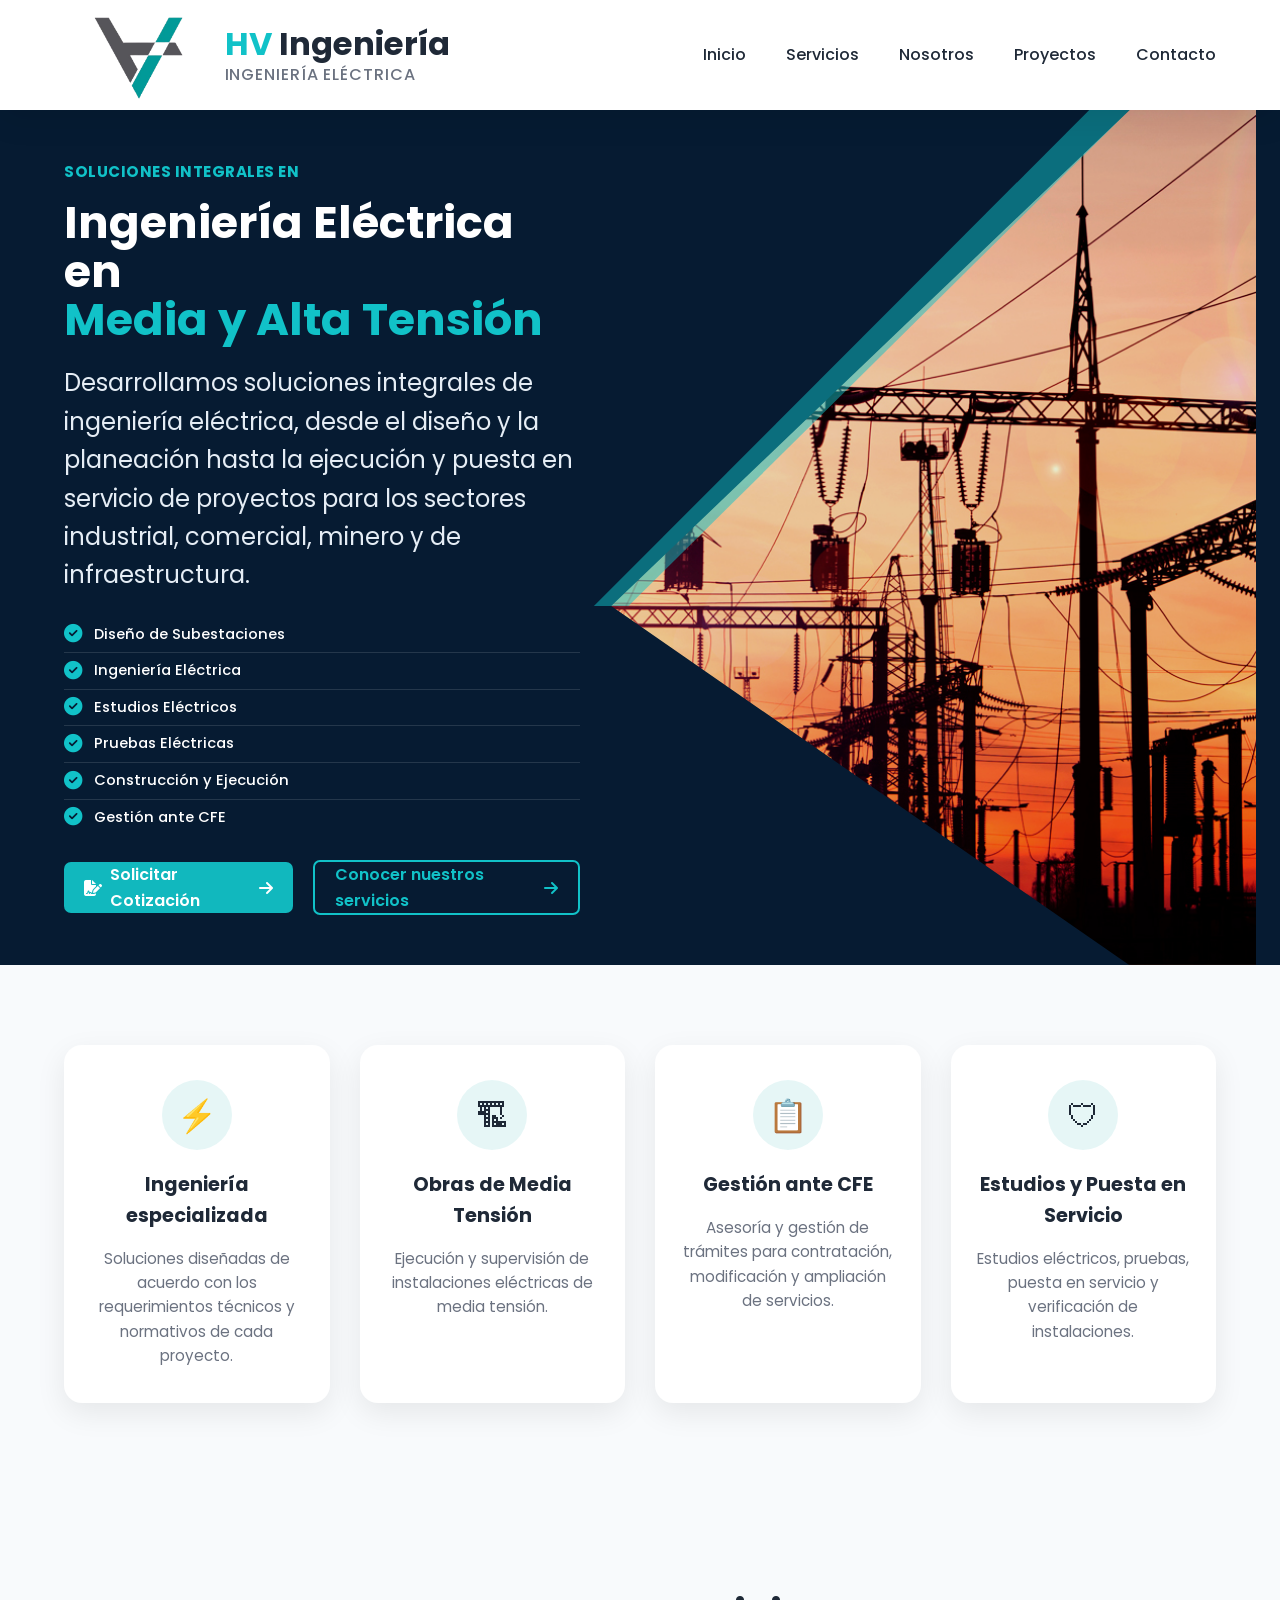
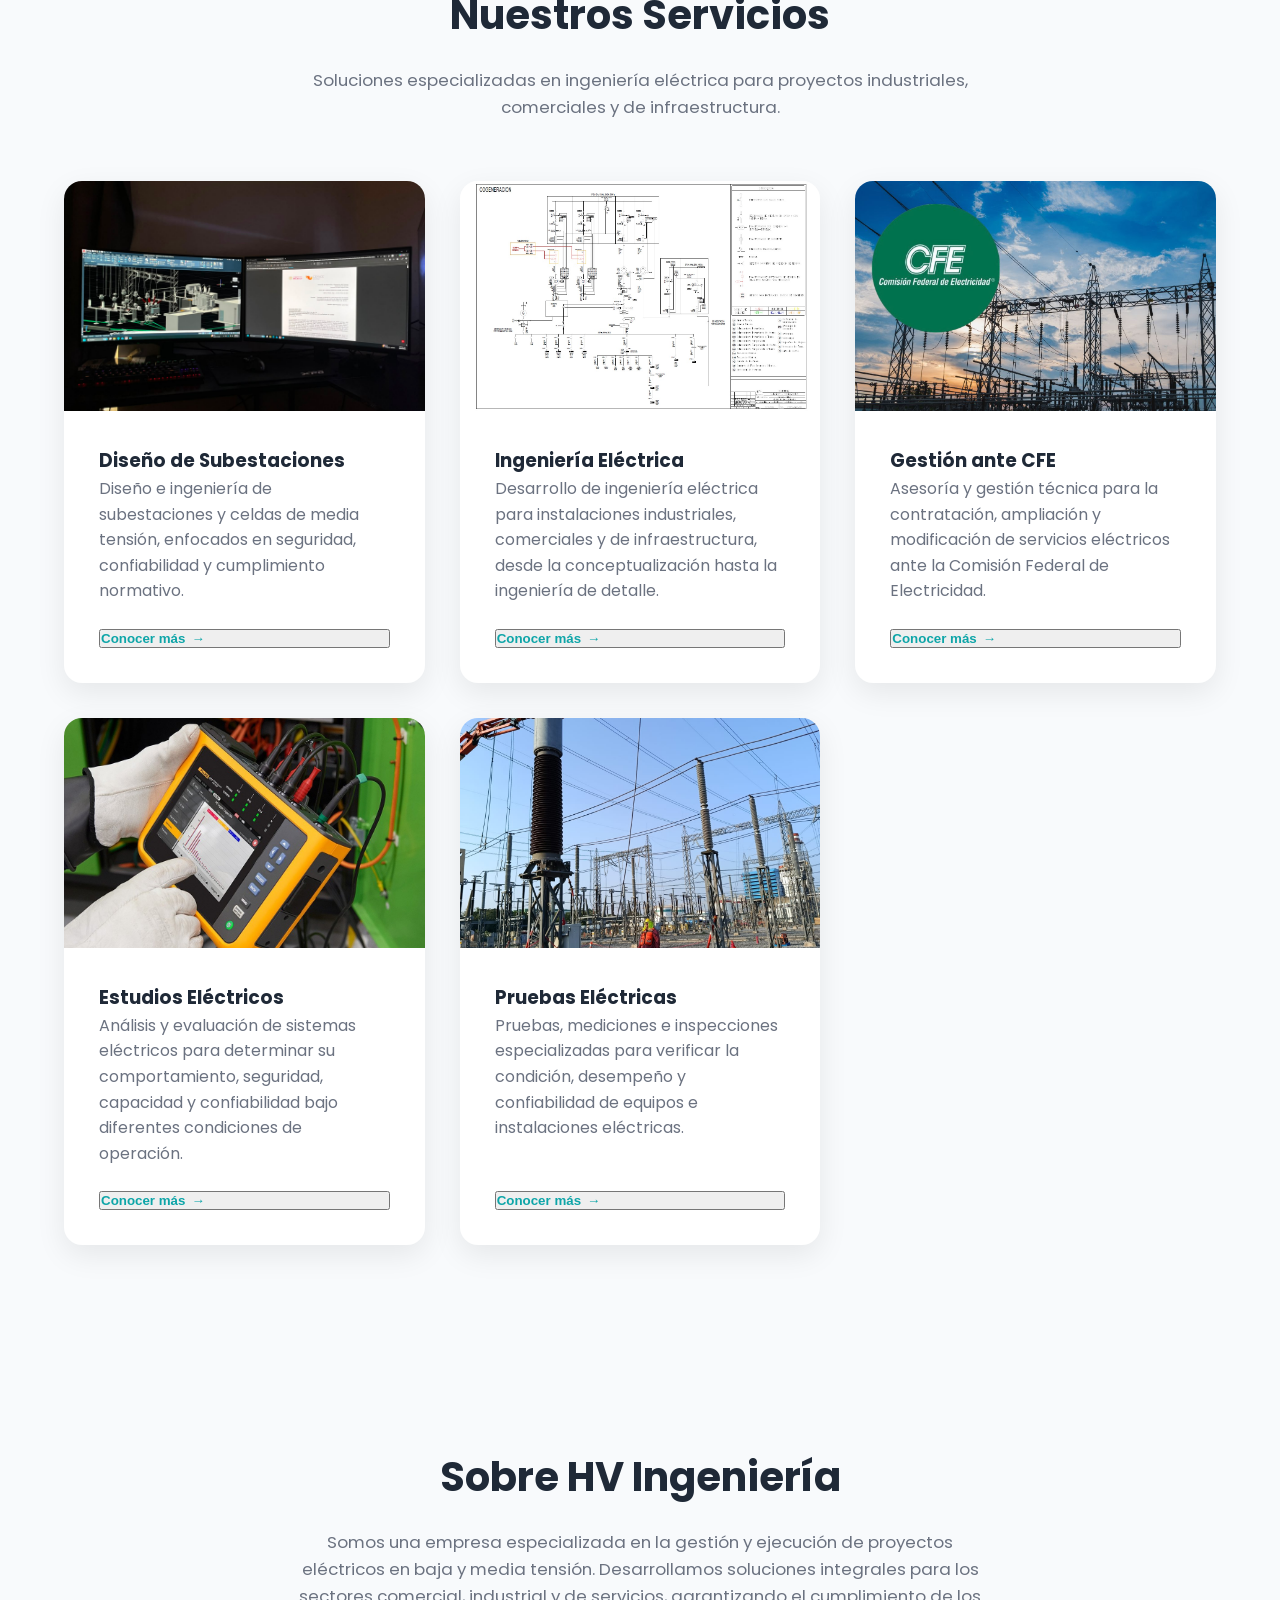
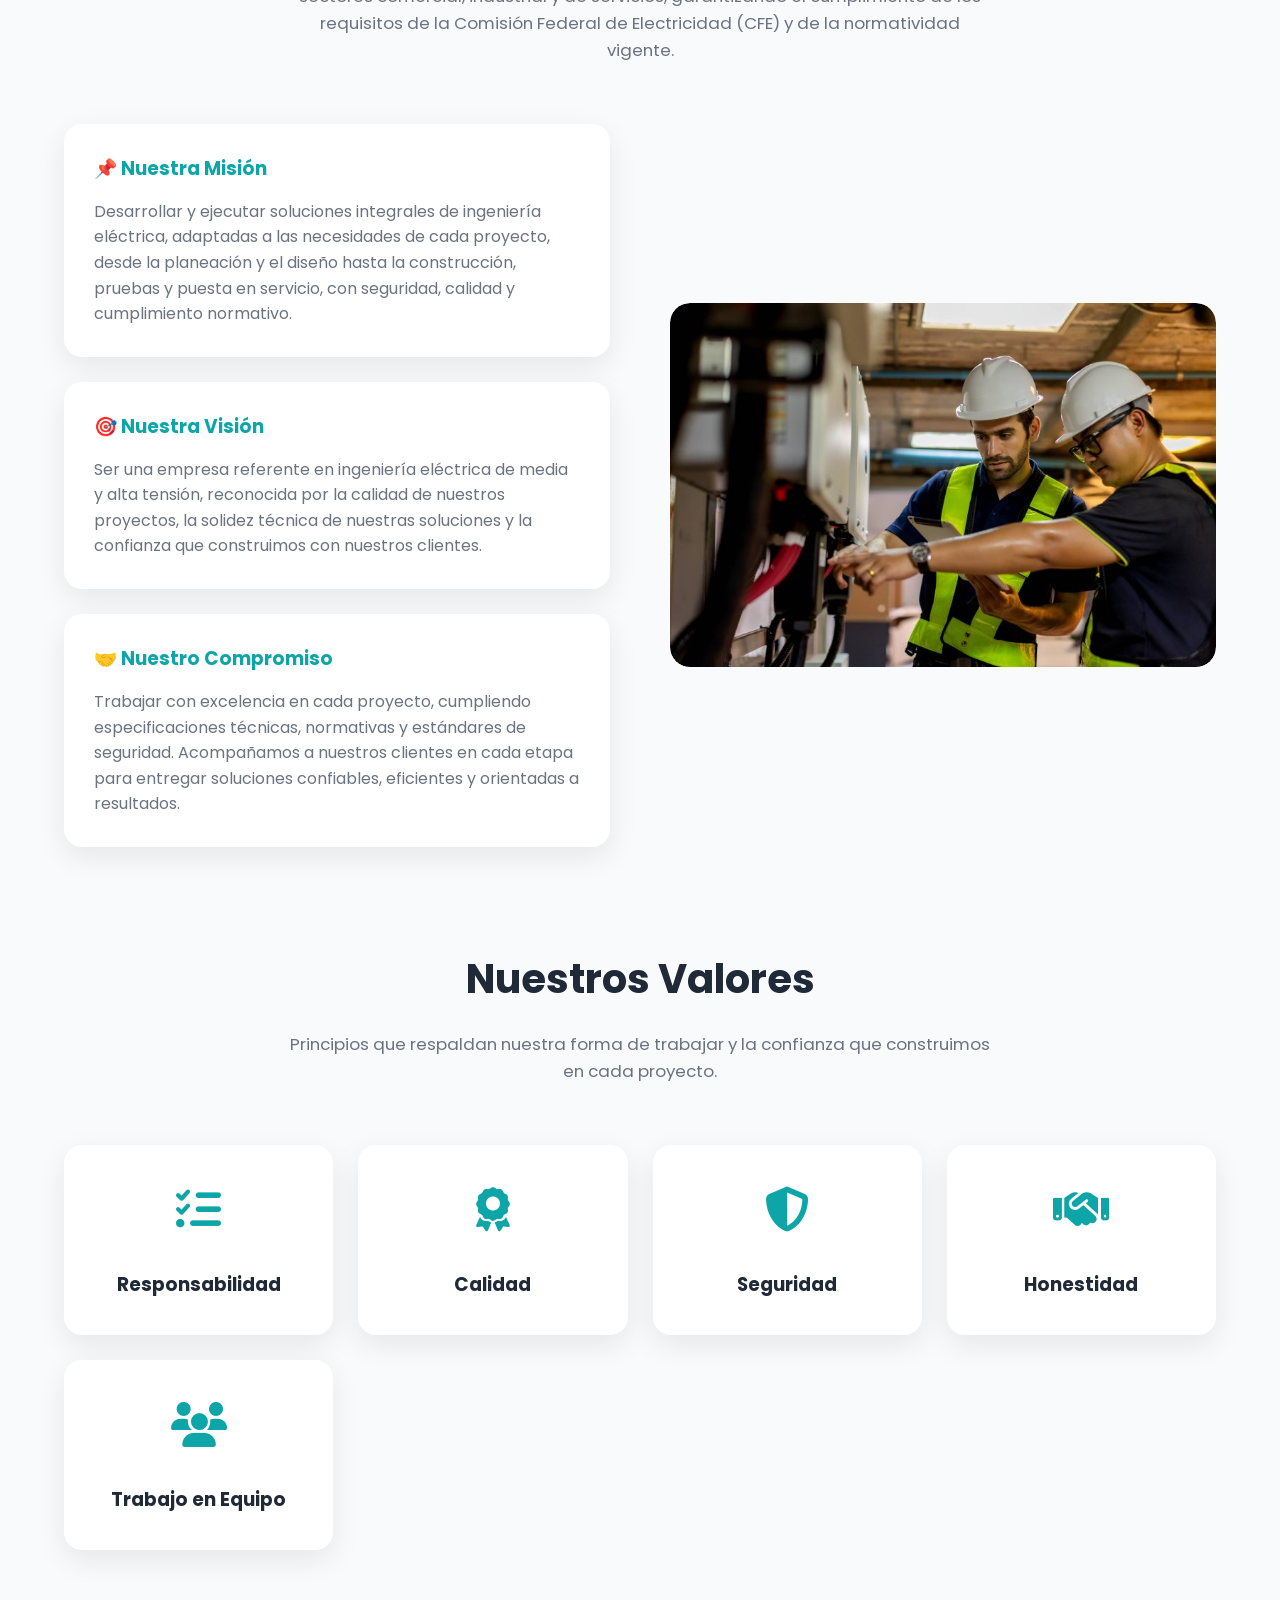
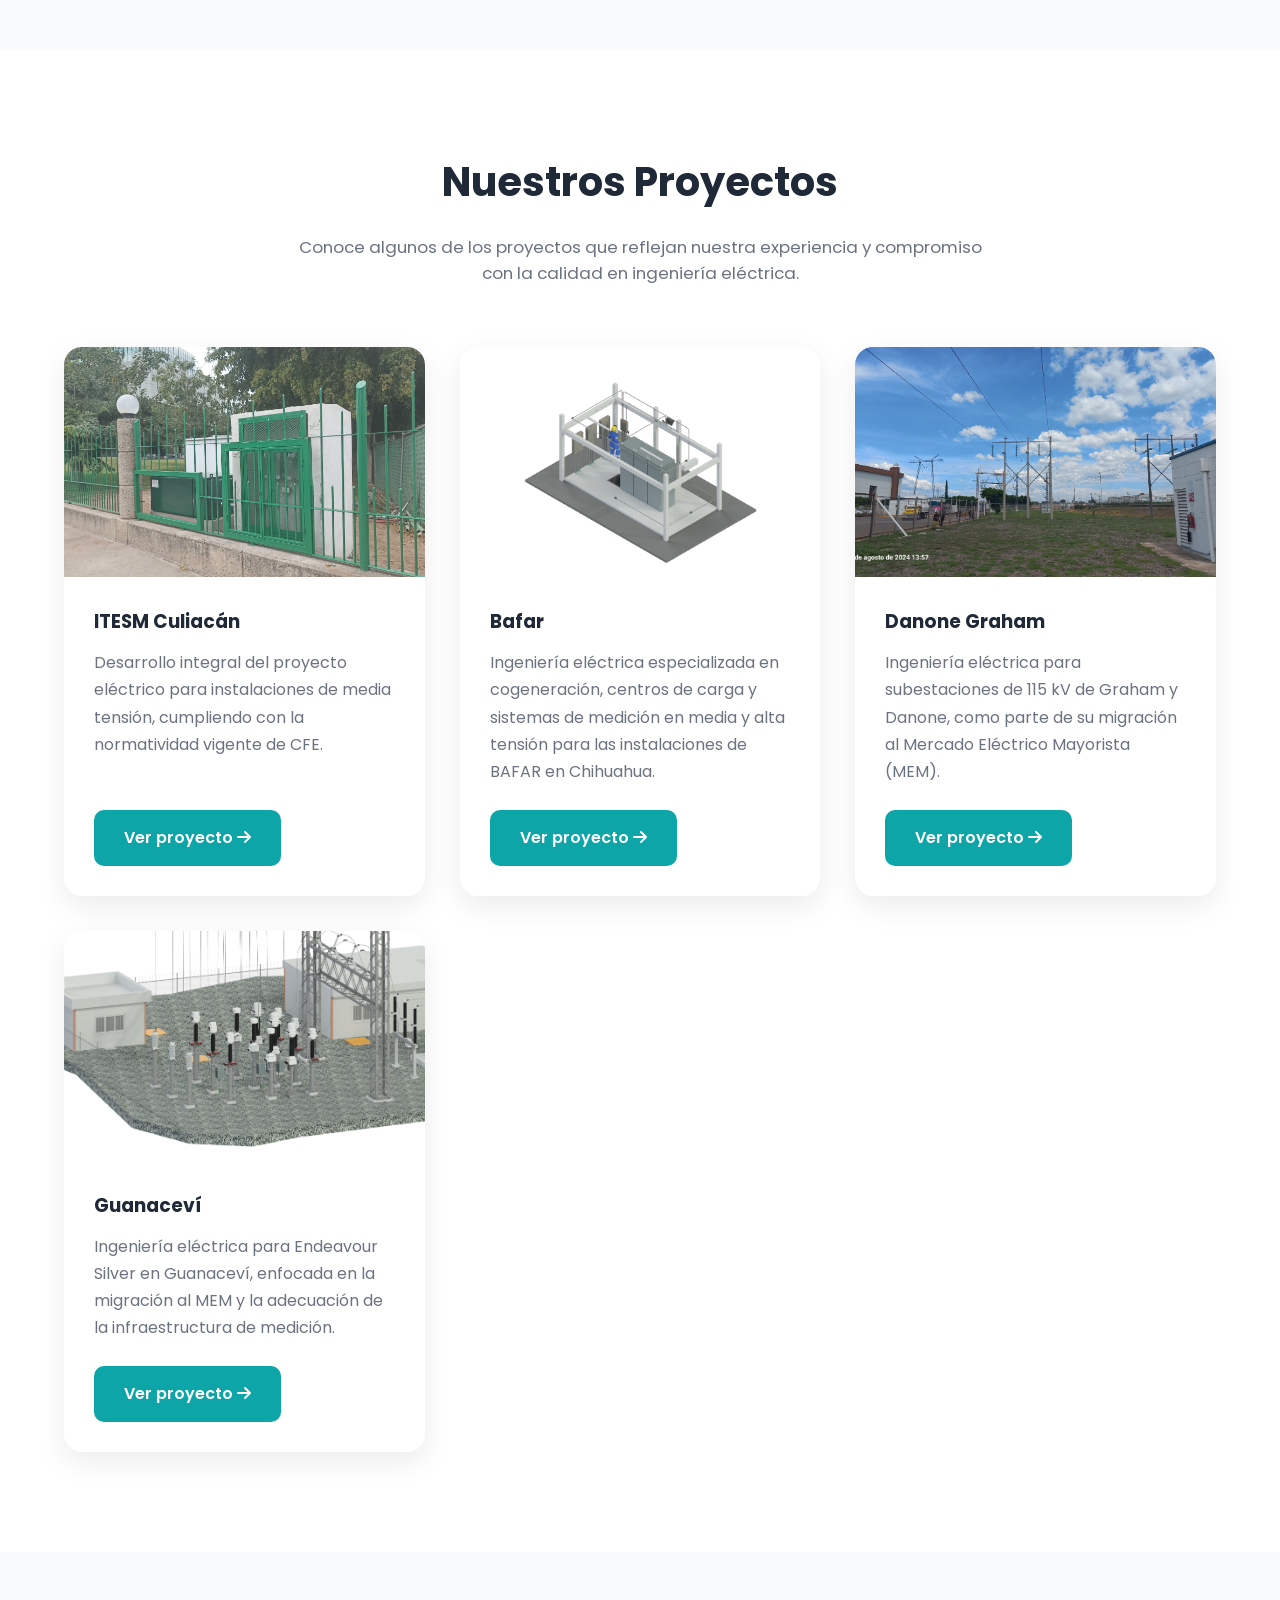
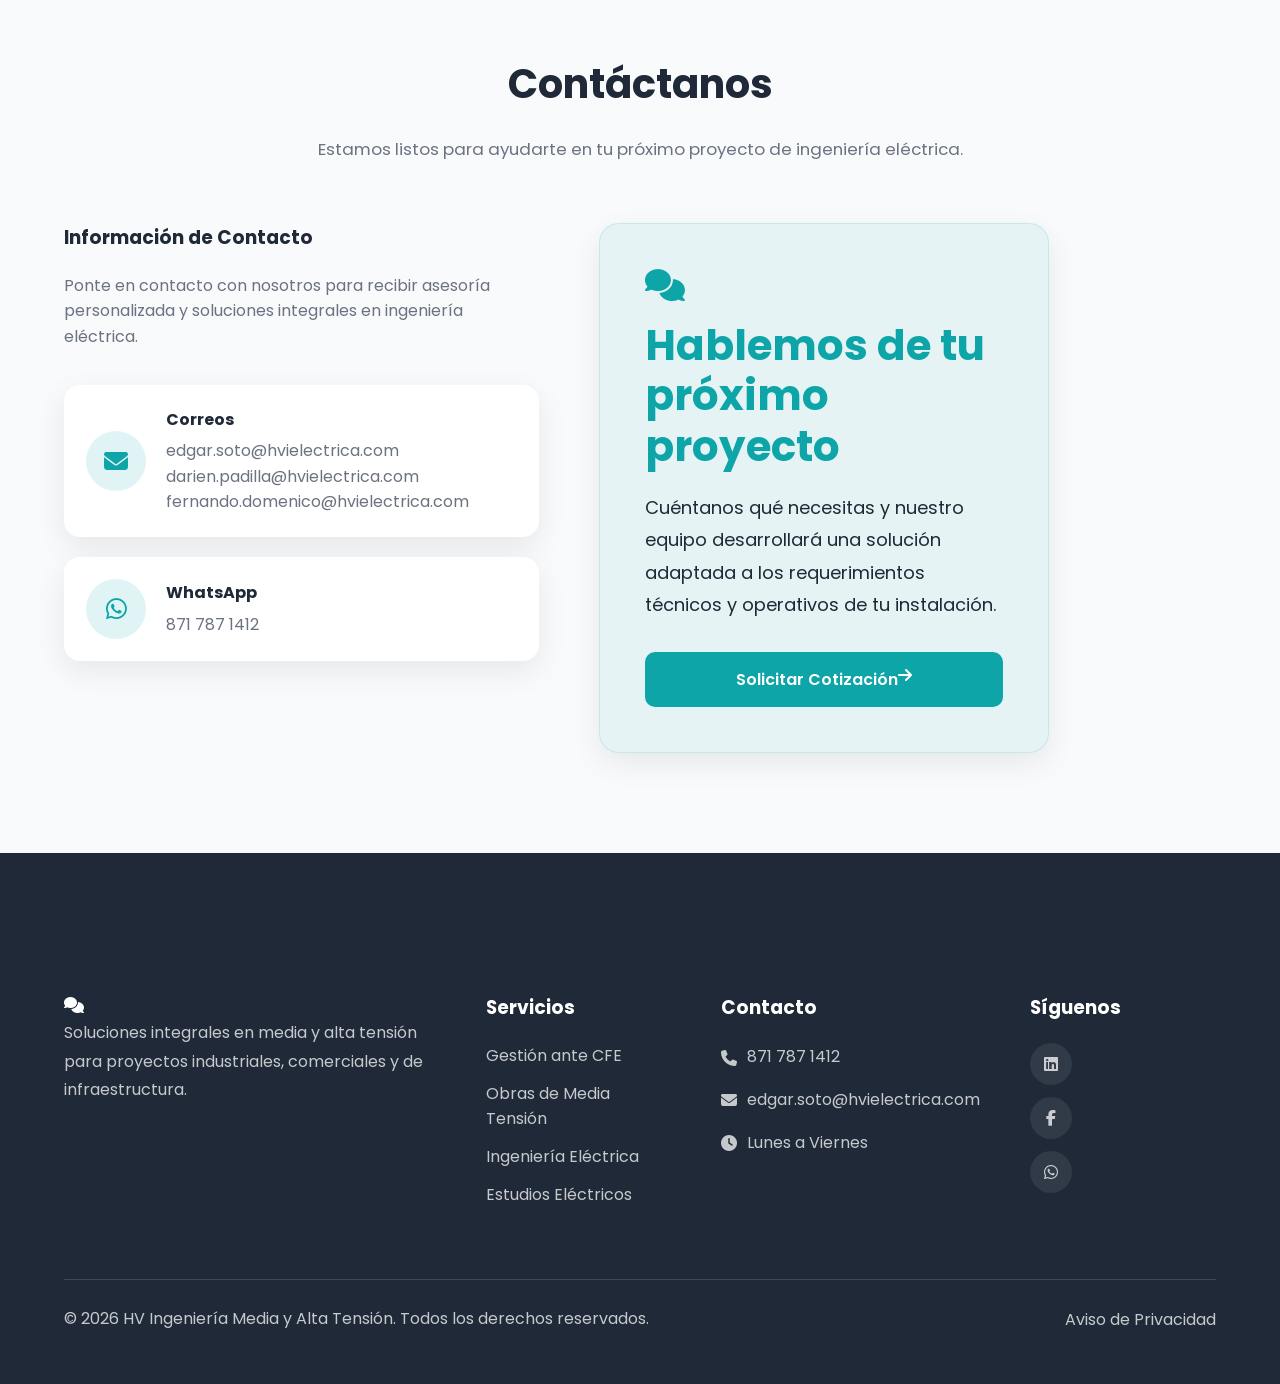
==== commit dd6310ed: "Ajustes de diseño y header del sitio" ====
--- a/index.html
+++ b/index.html
@@ -32,9 +32,20 @@
         <nav class="navbar">
 
             <a href="index.html" class="logo">
+
                 <img src="assets/img/logo/hv-ingenieria-logo.png" alt="Logo HV Ingeniería">
 
-            </a>
+                <div class="logo-text">
+                <div class="logo-title">
+                <span>HV</span> Ingeniería
+                </div>
+
+            <div class="logo-subtitle">
+                Ingeniería eléctrica
+            </div>
+    </div>
+
+</a>
 
             <ul class="nav-menu">
 
@@ -73,41 +84,69 @@
 
         <div class="hero-content">
 
+            <span class="hero-triangle-line"></span>
+
+            <span class="hero-subtitle">
+                SOLUCIONES INTEGRALES EN
+            </span>
+
             <h1>
-                Soluciones Integrales en
-                <span>Ingeniería Eléctrica en Media y Alta Tensión</span>
+                Ingeniería Eléctrica en
+                <span> Media y Alta Tensión</span>
             </h1>
 
             <p>
-                Desarrollamos soluciones integrales de ingeniería eléctrica, 
-                desde el diseño y la planeación hasta la ejecución y puesta en servicio de proyectos para los sectores industrial,
-                 comercial, minero y de infraestructura.
+                Desarrollamos soluciones integrales de ingeniería eléctrica,
+                desde el diseño y la planeación hasta la ejecución y puesta en
+                servicio de proyectos para los sectores industrial, comercial,
+                minero y de infraestructura.
             </p>
 
             <ul class="hero-list">
 
-                <li>✓ Diseño de Subestaciones</li>
-
-                <li>✓ Ingeniería Eléctrica</li>
-
-                <li>✓ Estudios Eléctricos</li>
-
-                <li>✓ Pruebas Eléctricas</li>
-
-                <li>✓ Construcción y Ejecución</li>
-
-                <li>✓ Gestión ante CFE</li>
+                <li>
+                    <i class="fa-solid fa-circle-check"></i>
+                    Diseño de Subestaciones
+                </li>
+
+                <li>
+                    <i class="fa-solid fa-circle-check"></i>
+                    Ingeniería Eléctrica
+                </li>
+
+                <li>
+                    <i class="fa-solid fa-circle-check"></i>
+                    Estudios Eléctricos
+                </li>
+
+                <li>
+                    <i class="fa-solid fa-circle-check"></i>
+                    Pruebas Eléctricas
+                </li>
+
+                <li>
+                    <i class="fa-solid fa-circle-check"></i>
+                    Construcción y Ejecución
+                </li>
+
+                <li>
+                    <i class="fa-solid fa-circle-check"></i>
+                    Gestión ante CFE
+                </li>
 
             </ul>
 
             <div class="hero-buttons">
 
-                <a href="contacto.html" class="btn btn-primary">
+                <a href="#contacto" class="btn btn-primary">
+                    <i class="fa-solid fa-file-signature"></i>
                     Solicitar Cotización
+                    <i class="fa-solid fa-arrow-right"></i>
                 </a>
 
-                <a href="servicios.html" class="btn btn-secondary">
-                    Ver Servicios
+                <a href="#servicios" class="btn btn-secondary">
+                    Conocer nuestros servicios
+                    <i class="fa-solid fa-arrow-right"></i>
                 </a>
 
             </div>
@@ -116,8 +155,10 @@
 
         <div class="hero-image">
 
-            <img src="assets/img/hero/hero.jpg"
-                 alt="Proyecto de ingeniería eléctrica">
+            <img
+                src="assets/img/hero/hero.jpg"
+                alt="Proyecto de ingeniería eléctrica"
+            >
 
         </div>
 
--- a/assets/css/style.css
+++ b/assets/css/style.css
@@ -219,133 +219,420 @@
 
 .hero{
 
-    padding:120px 0;
-    background:linear-gradient(
-        180deg,
-        #ffffff 0%,
-        #eef8f9 100%
+    position:relative;
+
+    min-height:650px;
+
+    padding:0;
+
+    background:#061b32;
+
+    overflow:hidden;
+
+    margin-top:0;
+
+}
+
+
+/* Contenedor principal */
+
+.hero-container{
+
+    position:relative;
+
+    display:flex;
+
+    align-items:center;
+
+    min-height:650px;
+
+    gap:0;
+
+}
+
+
+/* =========================
+   CONTENIDO
+========================= */
+
+.hero-content{
+
+    position:relative;
+
+    z-index:3;
+
+    width:50%;
+
+    padding:50px 60px 50px 0;
+
+}
+
+.hero-content::before{
+
+    content:"";
+
+    position:absolute;
+
+    top:0;
+
+    right:-85%;
+
+    width:200%;
+
+    height:100%;
+
+    background:#061b32;
+
+    z-index:-1;
+
+    clip-path:polygon(
+        0 0,
+        100% 0,
+        55% 58%,
+        100% 100%,
+        0 100%
     );
 
-    margin-top: 30px;
-
-}
-
-.hero-container{
+    pointer-events:none;
+}
+
+/* Diagonal turquesa */
+.hero-content::after{
+    content:"";
+    position:absolute;
+    top:0;
+    right:-85%;
+    width:200%;
+    height:100%;
+
+    /* Turquesa semitransparente */
+    background:rgba(17, 194, 200, 0.5);
+
+    clip-path:polygon(
+        96.5% 0,
+        100% 0,
+        56.5% 58%,
+        53.5% 58%
+    );
+
+    z-index:0;
+    pointer-events:none;
+}
+
+.hero-subtitle{
+
+    display:block;
+
+    color:#11c2c8;
+
+    font-size:.95rem;
+
+    font-weight:700;
+
+    letter-spacing:.5px;
+
+    margin-bottom:15px;
+
+}
+
+
+.hero h1{
+
+    color:#ffffff;
+
+    font-size:2.8rem;
+
+    font-weight:700;
+
+    line-height:1.08;
+
+    margin-bottom:20px;
+
+}
+
+
+.hero h1 span{
+
+    display:block;
+
+    color:#11c2c8;
+
+}
+
+
+/* Descripción */
+
+.hero-content > p{
+
+    max-width:560px;
+
+    color:#e5edf5;
+
+    font-size:1.5rem;
+
+    line-height:1.6;
+
+    margin-bottom:22px;
+
+}
+
+
+/* =========================
+   LISTA
+========================= */
+
+.hero-list li{
 
     display:flex;
 
     align-items:center;
 
-    justify-content:space-between;
-
-    gap:60px;
-
-}
-
-.hero-content{
-
-    flex:1.2;
-
-}
+    gap:12px;
+
+    padding:6px 0;
+
+    color:#ffffff;
+
+    font-size:.92rem;
+
+    font-weight:500;
+
+    border-bottom:1px solid rgba(255,255,255,.12);
+
+}
+
+.hero-list li:last-child{
+
+    border-bottom:none;
+
+}
+
+.hero-list i{
+
+    color:#11c2c8;
+
+    font-size:1.15rem;
+
+}
+
+/* =========================
+   BOTONES
+========================= */
+
+.hero-buttons{
+
+    display:flex;
+
+    align-items:center;
+
+    gap:20px;
+
+    margin-top:25px;
+
+}
+
+
+.hero-buttons .btn{
+
+    display:inline-flex;
+
+    align-items:center;
+
+    justify-content:center;
+
+    gap:8px;
+
+    min-height:48px;
+
+    padding:0 20px;
+
+    border-radius:7px;
+
+    font-weight:600;
+
+    transition:.3s ease;
+
+}
+
+
+.hero-buttons .btn-primary{
+
+    background:#11b8be;
+
+    color:#ffffff;
+
+}
+
+
+.hero-buttons .btn-primary:hover{
+
+    background:#0d9fa5;
+
+    transform:translateY(-3px);
+
+}
+
+
+.hero-buttons .btn-secondary{
+
+    background:transparent;
+
+    color:#11c2c8;
+
+    border:2px solid #11c2c8;
+
+}
+
+
+.hero-buttons .btn-secondary:hover{
+
+    background:#11c2c8;
+
+    color:#ffffff;
+
+    transform:translateY(-3px);
+
+}
+
+
+/* =========================
+   IMAGEN
+========================= */
 
 .hero-image{
 
-    flex:.8;
-
-}
-
-.hero h1 span{
+    position:absolute;
+
+    top:0;
+
+    right:calc((1200px - 100vw) / 2);
+
+    width:52vw;
+
+    height:100%;
+
+    z-index:1;
+
+    overflow:hidden;
+
+}
+
+.hero-image img{
+
+    width:100%;
+
+    height:100%;
+
+    object-fit:cover;
+
     display:block;
-    color:var(--color-primary);
-}
-
-.hero-text h1{/* Título principal del hero */
-
-    font-size:3.4rem;
+
+    animation:floating 6s ease-in-out infinite;
+
+}
+
+
+/* Capa oscura ligera sobre la imagen */
+
+.hero-image::after{
+
+    content:"";
+
+    position:absolute;
+
+    inset:0;
+
+    background:rgba(0,0,0,.08);
+
+    z-index:1;
+
+}
+
+
+/* =========================
+   ANIMACIÓN
+========================= */
+
+@keyframes floating{
+
+    0%{
+
+        transform:scale(1) translateY(0);
+
+    }
+
+    50%{
+
+        transform:scale(1.02) translateY(-5px);
+
+    }
+
+    100%{
+
+        transform:scale(1) translateY(0);
+
+    }
+
+}
+
+.logo{
+
+    display:flex;
+
+    align-items:center;
+
+    gap:12px;
+
+    text-decoration:none;
+
+}
+
+.logo-text{
+
+    display:flex;
+
+    flex-direction:column;
+
+    justify-content:center;
+
+    line-height:1.1;
+
+}
+
+.logo-title{
+
+    color:#1F2937;
+
+    font-size:2.01rem;
 
     font-weight:700;
 
-    line-height:1.15;
-
-    margin-bottom:25px;
-
-}
-
-.hero-text span{/* Resalta una parte del título principal del hero */
-
-    color:var(--color-primary);
-
-}
-
-.hero-text p{/* Descripción del hero */
-
-    font-size:1.1rem;
-
-    color:var(--color-gray);
-
-    margin-bottom:35px;
-
-    max-width:600px;
-
-}
-
-.hero-buttons{/* Contenedor de los botones del hero */
-
-    display:flex;
-
-    gap:20px;
-
-}
-
-.hero-image img {
-
-    width: 100%;
-
-    max-width: 550px;
-
-    border-radius: 20px;
-
-    box-shadow: 0 20px 50px rgba(0, 0, 0, 0.18);
-
-    animation: floating 6s ease-in-out infinite;
-
-}
-
-.hero-list{
-
-    margin-bottom:40px;
-
-}
-
-.hero-list li{
-
-    margin-bottom:15px;
+    white-space:nowrap;
+
+}
+
+.logo-title span{
+
+    color:#11c2c8;
+
+}
+
+.logo-subtitle{
+
+    margin-top:5px;
+
+    color:#6B7280;
+
+    font-size:1.01rem;
 
     font-weight:500;
 
-}
-
-
-@keyframes floating {
-
-    0% {
-
-        transform: translateY(0px);
-
-    }
-
-    50% {
-
-        transform: translateY(-8px);
-
-    }
-
-    100% {
-
-        transform: translateY(0px);
-
-    }
-
+    letter-spacing:.9px;
+
+    text-transform:uppercase;
+
+    white-space:nowrap;
+    
 }
 
 /* ===========================
@@ -1014,6 +1301,78 @@
 /*===========================
         PROYECTOS
 ===========================*/
+
+.project-gallery{ 
+
+    padding:80px 0; 
+
+}
+
+.gallery-main{ 
+    
+    margin-bottom:25px; 
+
+}
+
+.gallery-main img{ 
+    
+    width:100%; 
+    
+    max-height:650px; 
+    
+    object-fit:cover; 
+    
+    border-radius:20px; 
+    
+    box-shadow:var(--shadow); 
+
+}
+
+.gallery-thumbnails{ 
+    
+    display:flex; 
+    
+    gap:15px; 
+    
+    justify-content:center; 
+    
+    flex-wrap:wrap; 
+
+}
+
+.gallery-thumbnails img{ 
+    
+    width:140px; 
+    
+    height:90px; 
+    
+    object-fit:cover; 
+    
+    border-radius:12px; 
+    
+    cursor:pointer; 
+    
+    transition:.3s; 
+    
+    opacity:.7; 
+
+}
+
+.gallery-thumbnails img:hover{ 
+    
+    transform:translateY(-5px); 
+    
+    opacity:1; 
+
+}
+
+.gallery-thumbnails img.active{ 
+    
+    opacity:1; 
+    
+    border:3px solid var(--color-primary); 
+
+}
 
 .projects{
 
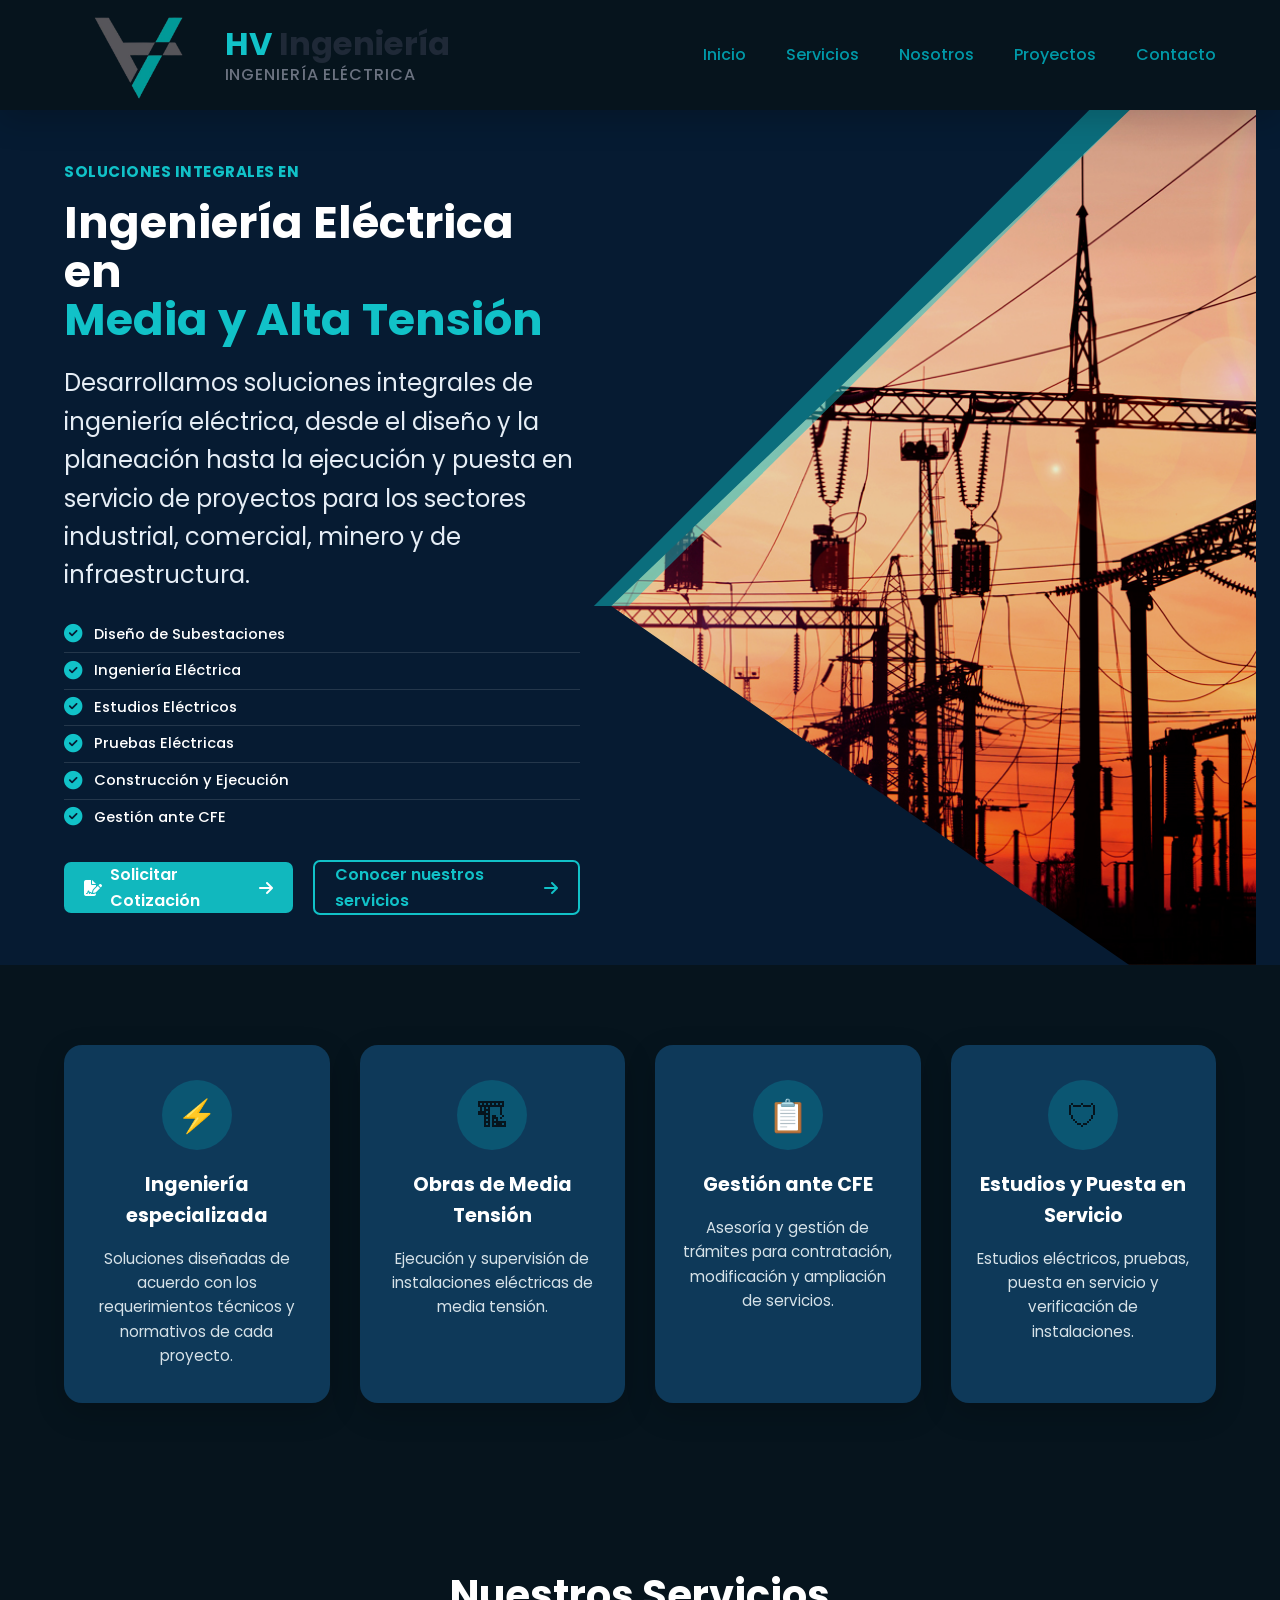
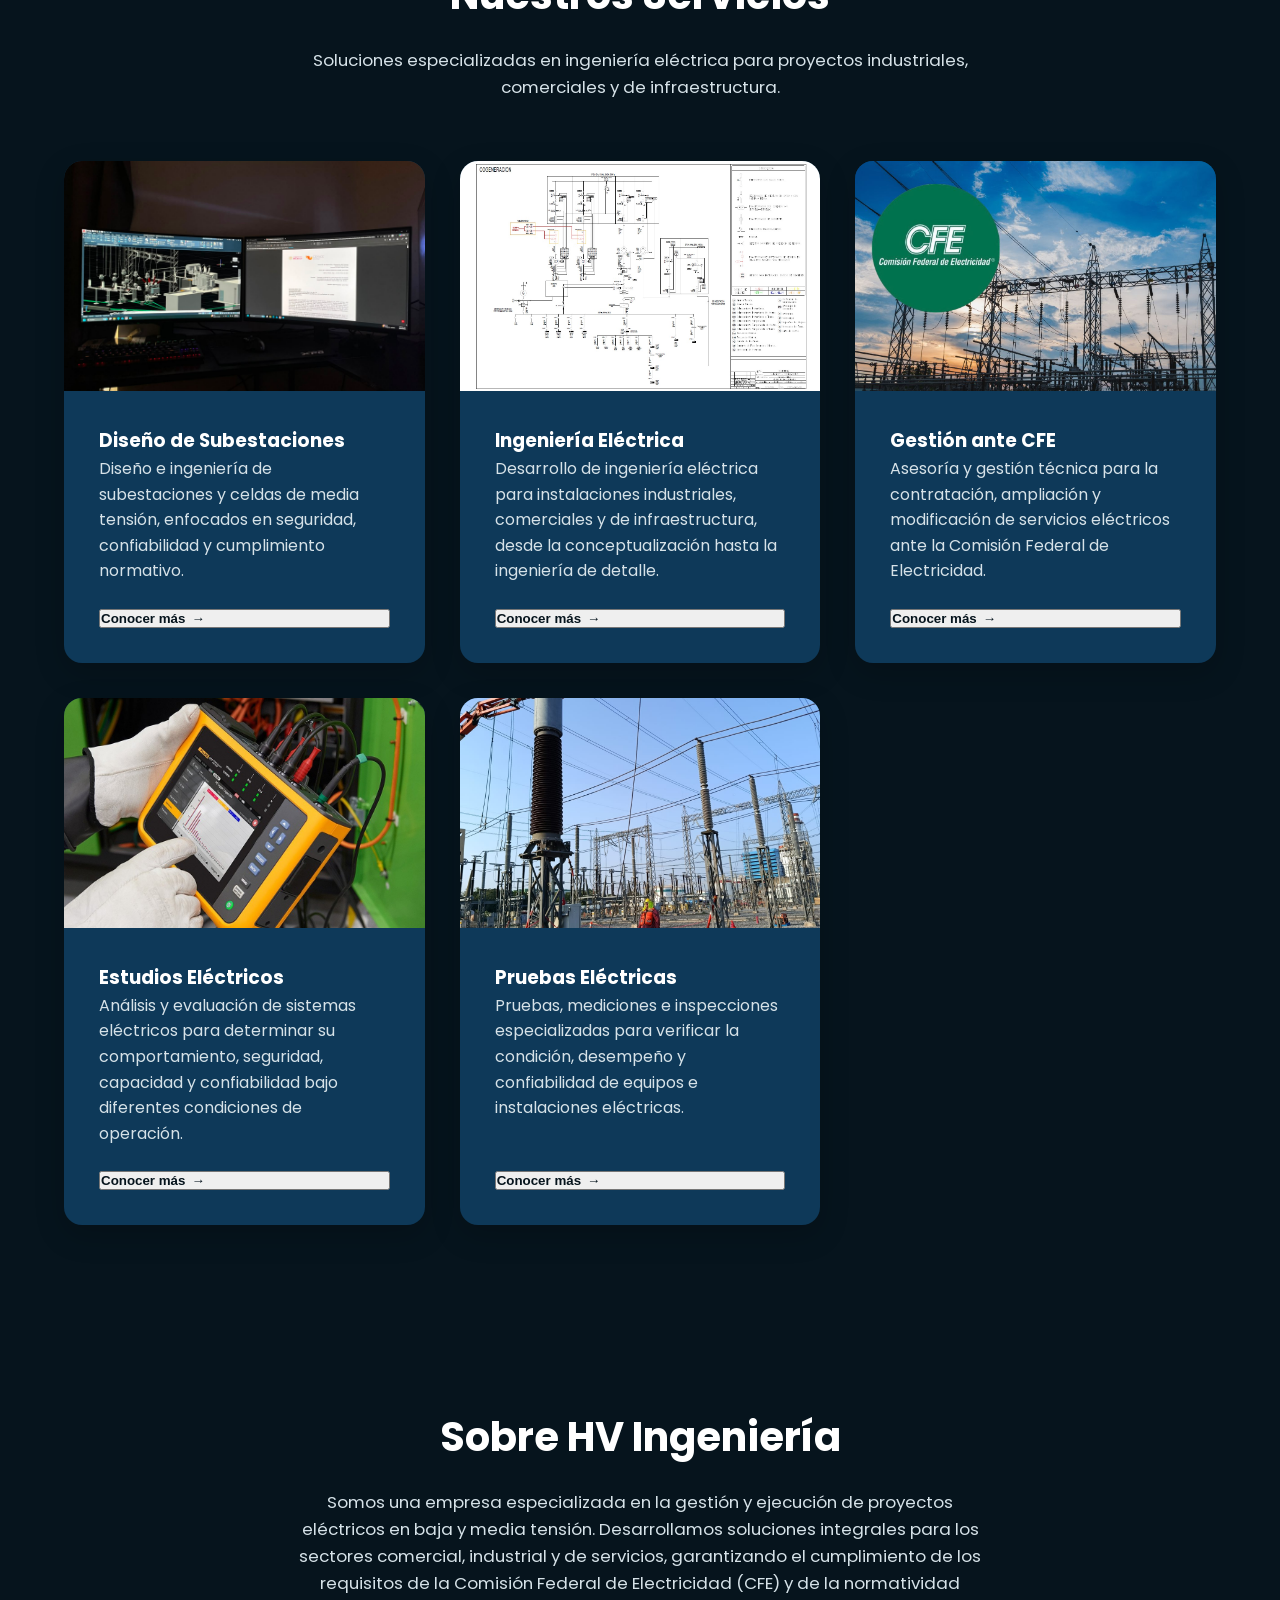
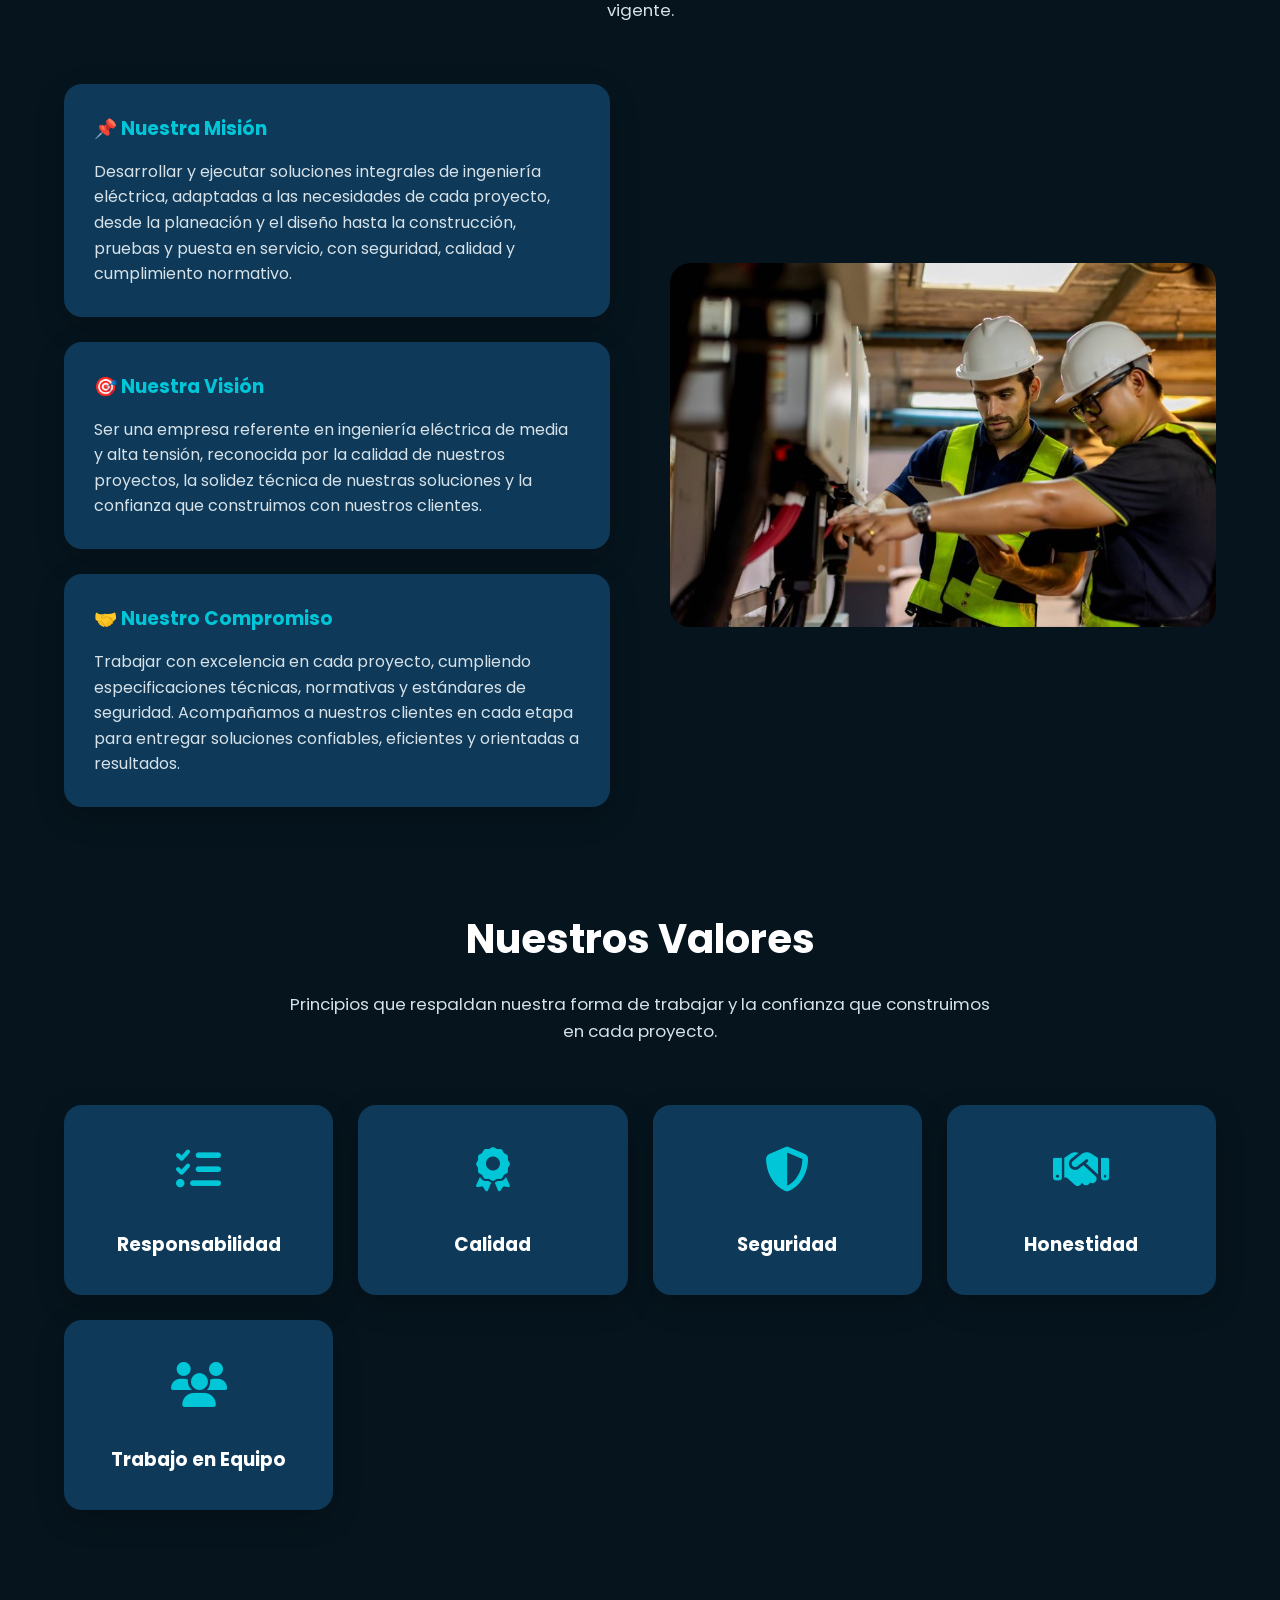
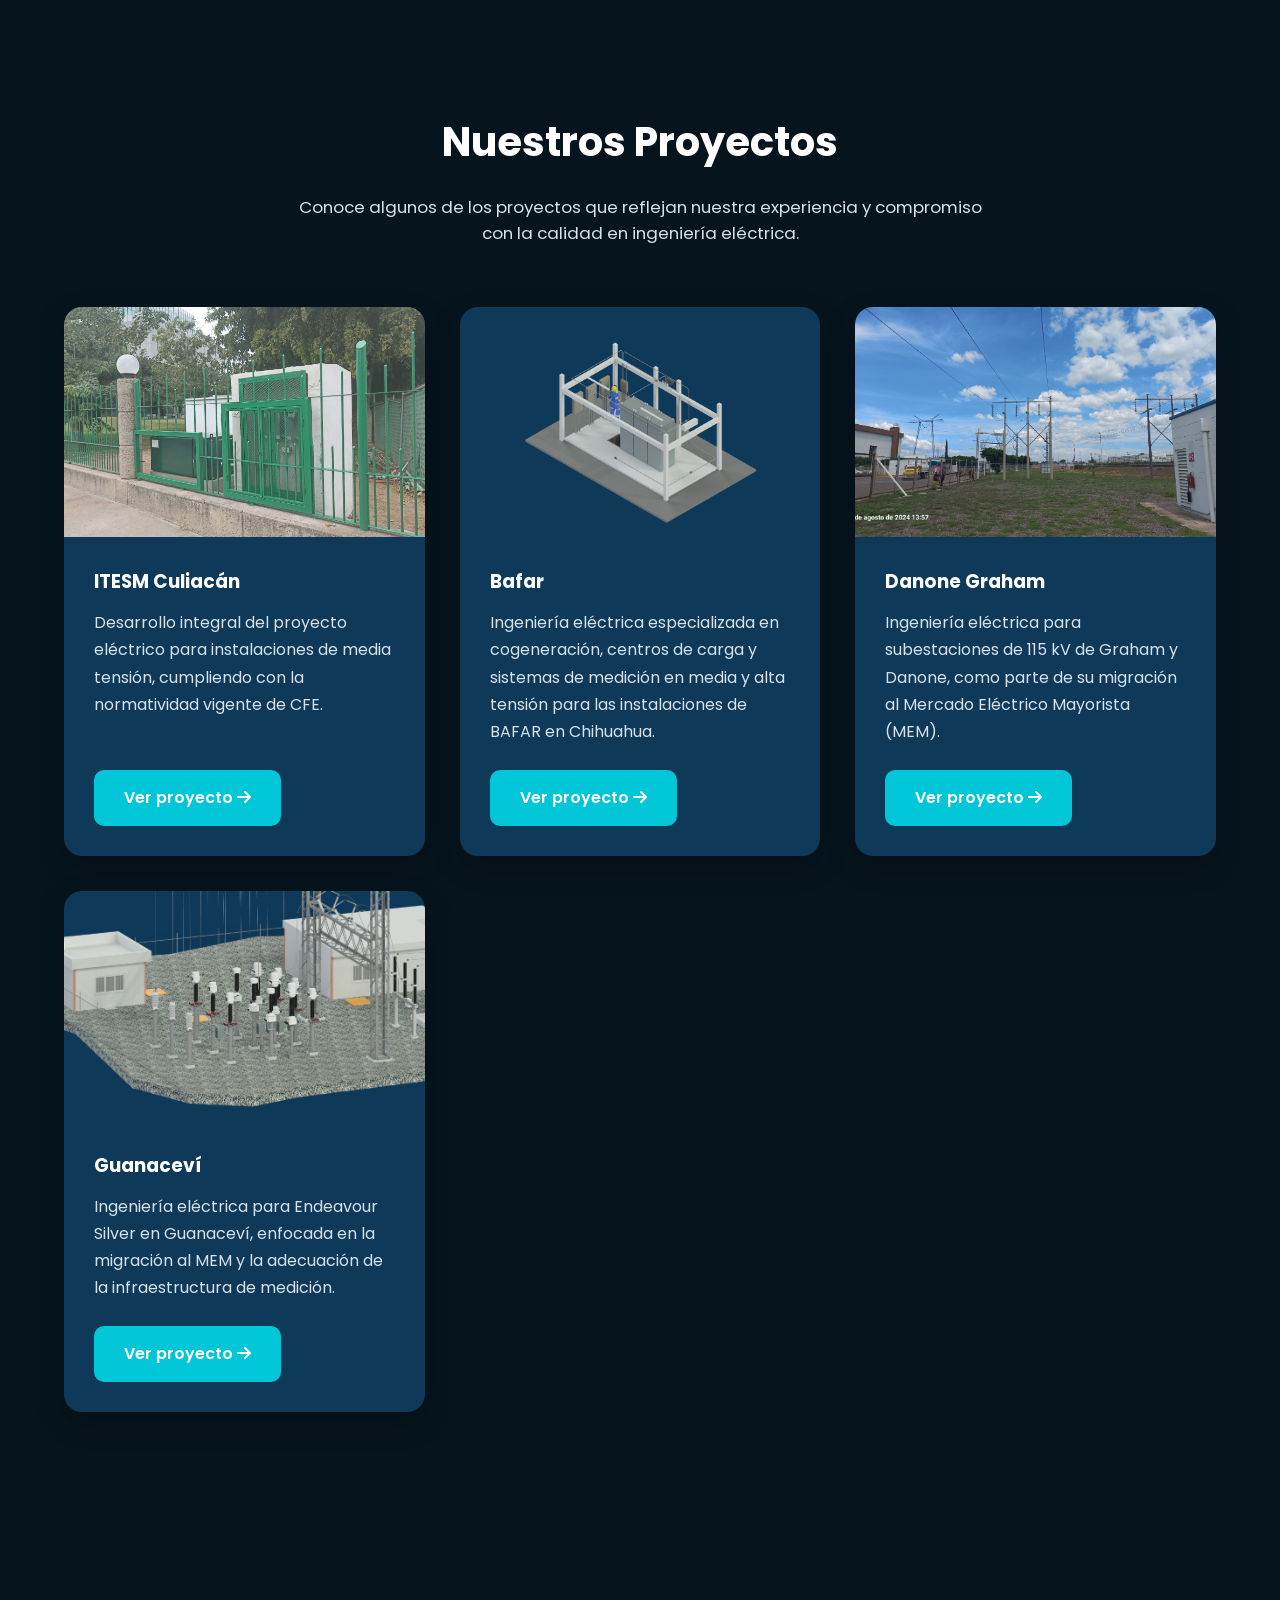
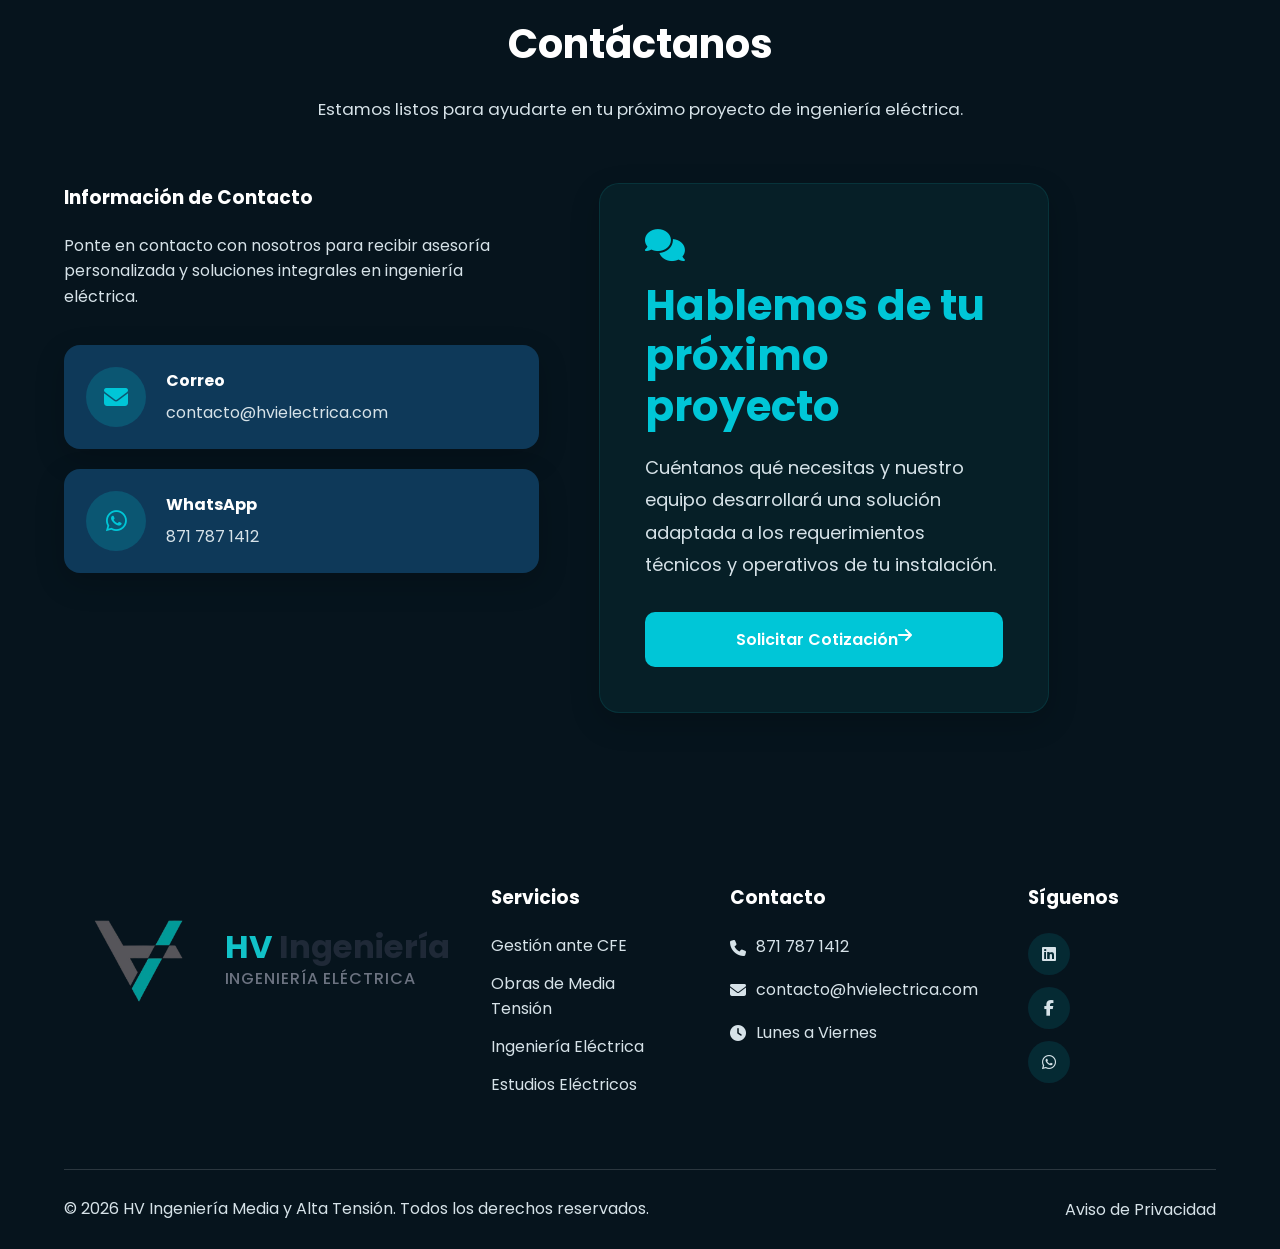
==== commit ff9a7481: "Actualiza diseño y navegación del sitio" ====
--- a/index.html
+++ b/index.html
@@ -698,38 +698,34 @@
 
                 <div class="contact-cards">
 
-                    <!-- Correos -->
-                    <div class="contact-card">
+                    <!-- Correo -->
+                    <a href="https://mail.google.com/mail/?view=cm&fs=1&to=contacto@hvielectrica.com&su=Solicitud%20de%20información"target="_blank"class="contact-card">
 
                         <i class="fa-solid fa-envelope"></i>
 
                         <div>
 
-                            <h4>Correos</h4>
-
-                            <p>edgar.soto@hvielectrica.com</p>
-                            <p>darien.padilla@hvielectrica.com</p>
-                            <p>fernando.domenico@hvielectrica.com</p>
+                        <h4>Correo</h4>
+
+                        <p>contacto@hvielectrica.com</p>
 
                         </div>
 
-                    </div>
+                    </a>
                      <!-- WhatsApp -->
-    <a href="https://wa.me/528717871412?text=Hola,%20me%20gustaría%20solicitar%20información%20sobre%20sus%20servicios%20de%20ingeniería%20eléctrica."
-       target="_blank"
-       class="contact-card whatsapp-card">
-
-        <i class="fa-brands fa-whatsapp"></i>
-
-        <div>
-
-            <h4>WhatsApp</h4>
-
-            <p>871 787 1412</p>
-
-        </div>
-
-    </a>
+                    <a href="https://wa.me/528717871412?text=Hola,%20me%20gustaría%20solicitar%20información%20sobre%20sus%20servicios%20de%20ingeniería%20eléctrica."target="_blank"class="contact-card whatsapp-card">
+
+                        <i class="fa-brands fa-whatsapp"></i>
+
+                        <div>
+
+                        <h4>WhatsApp</h4>
+
+                        <p>871 787 1412</p>
+
+                        </div>
+
+                    </a>
                 </div>
 
             </div>
@@ -748,7 +744,7 @@
                         adaptada a los requerimientos técnicos y operativos de tu instalación.
                     </p>
 
-                    <a href="contacto.html" class="btn btn-primary">
+                    <a href="https://mail.google.com/mail/?view=cm&fs=1&to=contacto@hvielectrica.com&su=Solicitud%20de%20cotización&body=Hola,%20me%20gustaría%20solicitar%20una%20cotización%20para%20un%20proyecto%20de%20ingeniería%20eléctrica.%0A%0AMe%20gustaría%20recibir%20información%20sobre%20sus%20servicios,%20alcance%20y%20requisitos%20para%20poder%20proporcionar%20los%20detalles%20de%20mi%20proyecto.%0A%0AQuedo%20atento(a)%20a%20su%20respuesta.%0A%0ASaludos."target="_blank"class="btn btn-primary">
 
                         Solicitar Cotización
 
@@ -766,9 +762,11 @@
 
 </section>
 
+<!-- ==========================
+        FOOTER
+========================== -->
+
 <section class="footer">
-
-   <footer class="footer">
 
     <div class="container">
 
@@ -777,14 +775,25 @@
             <!-- Logo -->
             <div class="footer-about">
 
-                <i class="fa-solid fa-comments"></i>
-
-                <p>
-                    Soluciones integrales en media y alta tensión para proyectos
-                    industriales, comerciales y de infraestructura.
-                </p>
-
-            </div>
+    <a href="index.html" class="logo">
+
+        <img src="assets/img/logo/hv-ingenieria-logo.png" alt="Logo HV Ingeniería">
+
+        <div class="logo-text">
+
+            <div class="logo-title">
+                <span>HV</span> Ingeniería
+            </div>
+
+            <div class="logo-subtitle">
+                Ingeniería eléctrica
+            </div>
+
+        </div>
+
+    </a>
+    
+</div>
 
             <!-- Servicios -->
             <div class="footer-links">
@@ -814,7 +823,7 @@
 
                 <p>
                     <i class="fa-solid fa-envelope"></i>
-                    edgar.soto@hvielectrica.com
+                    contacto@hvielectrica.com
                 </p>
 
                 <p>
--- a/assets/css/style.css
+++ b/assets/css/style.css
@@ -15,13 +15,13 @@
 :root {
 
     /* ===== Colores ===== */
-    --color-primary: #0EA5A8;
-    --color-primary-dark: #0B7E80;
-
-    --color-dark: #1F2937;
-    --color-gray: #6B7280;
-
-    --color-light: #F8FAFC;
+    --color-primary: #00C6D7;
+    --color-primary-dark: #0099A8;
+
+    --color-dark: #06141D;
+    --color-gray: #0E3959;
+
+    --color-light: #1E303B;
     --color-white: #FFFFFF;
 
     /* ===== Tipografía ===== */
@@ -38,7 +38,7 @@
     --border-radius: 10px;
 
     /* ===== Sombras ===== */
-    --shadow: 0 10px 30px rgba(0, 0, 0, 0.08);
+    --shadow: 0 10px 30px rgba(0, 0, 0, 0.18);
 
 }
 
@@ -130,7 +130,7 @@
 
 .header {
 
-    background-color: var(--color-white); /* Color de fondo blanco */
+    background-color: var(--color-dark); /* Color de fondo blanco */
 
     box-shadow: var(--shadow); /* Sombra para dar profundidad */
 
@@ -178,6 +178,27 @@
 
 }
 
+.logo-title {
+    color: var(--color-white);
+    font-size: 1.45rem;
+    font-weight: 700;
+    white-space: nowrap;
+}
+
+.logo-title span {
+    color: var(--color-primary);
+}
+
+.logo-subtitle {
+    margin-top: 5px;
+    color: var(--color-gray);
+    font-size: .82rem;
+    font-weight: 500;
+    letter-spacing: .9px;
+    text-transform: uppercase;
+    white-space: nowrap;
+}
+
 /* ===========================
    MENÚ DE NAVEGACIÓN
 =========================== */
@@ -196,10 +217,11 @@
 
 .nav-link {
 
+    color: var(--color-primary-dark);
+
     font-weight: 500;
 
     transition: .3s;
-
 
 }
 
@@ -297,26 +319,41 @@
 }
 
 /* Diagonal turquesa */
+
 .hero-content::after{
+
     content:"";
+
     position:absolute;
+
     top:0;
+
     right:-85%;
+
     width:200%;
+
     height:100%;
 
     /* Turquesa semitransparente */
+
     background:rgba(17, 194, 200, 0.5);
 
     clip-path:polygon(
+
         96.5% 0,
+
         100% 0,
+
         56.5% 58%,
+
         53.5% 58%
+
     );
 
     z-index:0;
+
     pointer-events:none;
+    
 }
 
 .hero-subtitle{
@@ -691,10 +728,11 @@
    CARACTERISTICAS
 =========================== */
 
-.features{/* Contenedor de la sección de características */
+.features{ /* Contenedor de la sección de características */
 
     padding:80px 0;
-    background: #f8fafc;
+
+    background:var(--color-dark);
 
 }
 
@@ -710,7 +748,7 @@
 
 .feature-card{/* Tarjeta individual de característica */
 
-    background:var(--color-white);
+    background:var(--color-gray);
 
     padding:35px 25px;
 
@@ -732,59 +770,49 @@
 
 }
 
-.feature-icon{ /* Icono de la característica */
-
-    font-size:2.7rem;
-
-    margin-bottom:20px;
-
-}
-
-.feature-card h3{ /* Título de la característica */
-
-    margin-bottom:15px;
-
-    font-size:1.2rem;
-
-}
-
-.feature-card p{ /* Descripción de la característica */
-
-    color:var(--color-gray);
-
-    font-size:.95rem;
-
-}
-
-.feature-icon{/* Icono de la característica */
-
-    width:70px;
-
-    height:70px;
-
-    margin:0 auto 20px;
-
-    display:flex;
-
-    align-items:center;
-
-    justify-content:center;
-
-    border-radius:50%;
-
-    background:rgba(14,165,168,.10);
-
-    font-size:2rem;
-
+.feature-card h3 {
+
+    margin-bottom: 15px;
+
+    font-size: 1.2rem;
+
+    color: var(--color-white);
+
+}
+
+.feature-card p {
+
+    color: #D6E2E8;
+
+    font-size: .95rem;
+
+}
+
+.feature-icon {
+    width: 70px;
+    height: 70px;
+    margin: 0 auto 20px;
+    display: flex;
+    align-items: center;
+    justify-content: center;
+    border-radius: 50%;
+    background: rgba(0, 198, 215, .20);
+    font-size: 2rem;
+}
+
+.feature-icon i {
+    color: #00C6D7;
 }
 
 /* ===========================
    SERVICIOS
 =========================== */
 
-.services{ /* Contenedor de la sección de servicios */
-
-    padding:100px 0;
+.services {
+
+    padding: 80px 0;
+
+    background: var(--color-dark);
 
 }
 
@@ -804,11 +832,13 @@
 
     margin-bottom:20px;
 
+    color: var(--color-white);
+
 }
 
 .section-header p{ /* Descripción de la sección de servicios */
 
-    color:var(--color-gray);
+    color:#D6E2E8;
 
     font-size:1.05rem;
 
@@ -826,7 +856,7 @@
 
 .service-card{ /* Tarjeta individual de servicio */
 
-    background: var(--color-white);
+    background: var(--color-gray);
 
     border-radius: 18px;
 
@@ -886,11 +916,13 @@
 
 }
 
-.service-content h3{/* Título del servicio */
-
-    position:relative;
-
-    display:inline-block;
+.service-content h3 {/* Título del servicio */
+
+    position: relative;
+
+    display: inline-block;
+
+    color: var(--color-white);
 
 }
 
@@ -920,11 +952,11 @@
 
 }
 
-.service-content p{/* Descripción del servicio */
-
-    color:var(--color-gray);
-
-    margin-bottom:25px;
+.service-content p { /* Descripción del servicio */
+
+    color: #D6E2E8;
+
+    margin-bottom: 25px;
 
 }
 
@@ -936,9 +968,9 @@
 
     gap: 6px;
 
-    color: var(--color-primary);
-
-    font-weight: 600;
+    color: #06141D;
+
+    font-weight: 700;
 
     transition: .3s;
 
@@ -956,7 +988,7 @@
 
     letter-spacing:1px;
 
-    color: var(--color-primary-dark);
+    color: var(--color-dark);
 
 }
 
@@ -1016,7 +1048,7 @@
 
     overflow:auto;
 
-    background:var(--color-white);
+    background:#263442;
 
     border-radius:22px;
 
@@ -1056,40 +1088,72 @@
 
     margin-bottom:15px;
 
+    color:var(--color-white);
+
+}
+
+.service-modal-info h3{
+
+    color:var(--color-white);
+
+    margin-bottom:12px;
+
+}
+
+.service-modal-info p{
+
+    color:#D6E2E8;
+
+    line-height:1.8;
+
+    margin-bottom:20px;
+
+}
+
+#modalServiceDetails{
+
+    color:#D6E2E8;
+
+    line-height:1.8;
+
+}
+
+#modalServiceDetails ul{
+
+    padding-left:20px;
+
+    margin-top:15px;
+
+}
+
+#modalServiceDetails li{
+
+    color:#D6E2E8;
+
+    margin-bottom:8px;
+
+}
+
+.service-modal-close{
+
+    position:absolute;
+
+    top:18px;
+
+    right:18px;
+
+    width:42px;
+
+    height:42px;
+
+    border:none;
+
+    border-radius:50%;
+
+    background:rgba(255,255,255,.95);
+
     color:var(--color-dark);
 
-}
-
-.service-modal-info > p{
-
-    color:var(--color-gray);
-
-    line-height:1.8;
-
-    margin-bottom:20px;
-
-}
-
-.service-modal-close{
-
-    position:absolute;
-
-    top:18px;
-
-    right:18px;
-
-    width:42px;
-
-    height:42px;
-
-    border:none;
-
-    border-radius:50%;
-
-    background:rgba(255,255,255,.95);
-
-    color:var(--color-dark);
-
     font-size:20px;
 
     cursor:pointer;
@@ -1105,30 +1169,8 @@
 .service-modal-close:hover{
 
     transform:rotate(90deg);
-
+    
     color:var(--color-primary);
-
-}
-
-#modalServiceDetails{
-
-    color:var(--color-gray);
-
-    line-height:1.8;
-
-}
-
-#modalServiceDetails ul{
-
-    padding-left:20px;
-
-    margin-top:15px;
-
-}
-
-#modalServiceDetails li{
-
-    margin-bottom:8px;
 
 }
 
@@ -1140,7 +1182,7 @@
 
     padding:100px 0;
 
-    background:#F8FAFC;
+    background: var(--color-dark);
 
 }
 
@@ -1198,7 +1240,7 @@
 
 .about-card{
 
-    background:var(--color-white);
+    background:var(--color-gray);
 
     padding:30px;
 
@@ -1226,7 +1268,7 @@
 
 .about-card p{
 
-    color:var(--color-gray);
+    color:#D6E2E8;
 
 }
 
@@ -1252,7 +1294,7 @@
 
 .value-card{ /* Tarjeta individual de valor */
 
-    background:var(--color-white);
+    background:var(--color-gray);
 
     border-radius:18px;
 
@@ -1263,6 +1305,18 @@
     box-shadow:var(--shadow);
 
     transition:.35s;
+
+}
+
+.value-card h3 {
+
+    color:var(--color-white);
+
+}
+
+.value-card p {
+
+    color:#D6E2E8;
 
 }
 
@@ -1308,6 +1362,190 @@
 
 }
 
+.project-hero{
+
+    padding:100px 0 80px;
+
+    background:var(--color-dark);
+
+    text-align:center;
+
+}
+
+.project-hero h1{
+
+    font-size:3rem;
+
+    color:var(--color-white);
+
+    margin:25px 0 20px;
+
+}
+
+.project-hero p{
+
+    max-width:850px;
+
+    margin:0 auto;
+
+    color:#D6E2E8;
+
+    font-size:1.1rem;
+
+    line-height:1.8;
+
+}
+
+.back-link{
+
+    display:inline-flex;
+
+    align-items:center;
+
+    gap:8px;
+
+    color:var(--color-primary);
+
+    font-weight:600;
+
+    transition:.3s;
+
+}
+
+.back-link:hover{
+
+    color:var(--color-white);
+
+    transform:translateX(-5px);
+
+}
+
+.project-details{
+
+    padding:100px 0;
+
+    background:var(--color-dark);
+
+}
+
+.project-details-grid{
+
+    display:grid;
+
+    grid-template-columns:repeat(2,1fr);
+
+    gap:25px;
+
+    margin-top:50px;
+
+}
+
+.project-detail-card{
+
+    display:flex;
+
+    align-items:flex-start;
+
+    gap:20px;
+
+    padding:30px;
+
+    background:var(--color-gray);
+
+    border-radius:18px;
+
+    box-shadow:var(--shadow);
+
+    transition:.35s ease;
+
+}
+
+.project-detail-card:hover{
+
+    transform:translateY(-8px);
+
+}
+
+.project-detail-card > i{
+
+    width:55px;
+
+    height:55px;
+
+    display:flex;
+
+    align-items:center;
+
+    justify-content:center;
+
+    flex-shrink:0;
+
+    border-radius:50%;
+
+    background:rgba(0,198,215,.20);
+
+    color:#00C6D7;
+
+    font-size:22px;
+
+}
+
+.project-detail-card h3{
+
+    margin-bottom:8px;
+
+    color:var(--color-white);
+
+}
+
+.project-detail-card p{
+
+    margin:0;
+
+    color:#D6E2E8;
+
+    line-height:1.7;
+
+}
+
+.project-description{
+
+    padding:100px 0;
+
+    background:var(--color-dark);
+
+}
+
+.project-description-content{
+
+    max-width:900px;
+
+    margin:0 auto;
+
+}
+
+.project-description-content h2{
+
+    margin-bottom:25px;
+
+    color:var(--color-white);
+
+    font-size:2.2rem;
+
+}
+
+.project-description-content p{
+
+    margin-bottom:20px;
+
+    color:#FFFFFF !important;
+
+    line-height:1.8;
+
+    font-size:1.05rem;
+
+}
+
 .gallery-main{ 
     
     margin-bottom:25px; 
@@ -1378,7 +1616,7 @@
 
     padding:100px 0;
 
-    background:var(--color-white);
+    background:var(--color-dark);
 
 }
 
@@ -1393,51 +1631,84 @@
 }
 
 .project-card{
-    background:var(--color-white);
+    background:var(--color-gray);
+
     border-radius:18px;
+
     overflow:hidden;
+
     box-shadow:var(--shadow);
+
     transition:.35s ease;
+
     display:flex;
+
     flex-direction:column;
+
 }
 
 .project-card:hover{
+
     transform:translateY(-8px);
+
     box-shadow:0 20px 45px rgba(0,0,0,.12);
+
 }
 
 .project-image{
+
     width:100%;
+
     height:230px;
+
     object-fit:cover;
+
     display:block;
+
 }
 
 .project-content{
+
     padding:30px;
+
     display:flex;
+
     flex-direction:column;
+
     flex:1;
+
 }
 
 .project-content h3{
+
     margin-bottom:12px;
+
+    color:var(--color-white);
+
 }
 
 .project-content p{
-    color:var(--color-gray);
+
+    color:#D6E2E8;
+
     line-height:1.7;
+
     margin-bottom:25px;
+
 }
 
 .project-content .btn{
+
     margin-top:auto;
+
     align-self:flex-start;
+
 }
 
 .project-image-bafar{
+
     transform:scale(1.6);
+
 }
 
 /*===========================
@@ -1448,7 +1719,7 @@
 
     padding:80px 0;
 
-    background:var(--color-white);
+    background:var(--color-dark);
 
 }
 
@@ -1464,7 +1735,7 @@
 
     margin-bottom:25px;
 
-    color:var(--color-dark);
+    color:var(--color-white);
 
 }
 
@@ -1486,7 +1757,7 @@
 
     padding:100px 0;
 
-    background:var(--color-light);
+    background:var(--color-dark);
 
 }
 
@@ -1506,11 +1777,13 @@
 
     margin-bottom:20px;
 
+    color:var(--color-white);
+
 }
 
 .contact-info p{
 
-    color:var(--color-gray);
+    color:#D6E2E8;
 
 }
 
@@ -1534,7 +1807,7 @@
 
     gap:20px;
 
-    background:var(--color-white);
+    background:var(--color-gray);
 
     padding:22px;
 
@@ -1566,9 +1839,9 @@
 
     border-radius:50%;
 
-    background:rgba(14,165,168,.12);
-
-    color:var(--color-primary);
+    background:rgba(0,198,215,.20);
+
+    color:#00C6D7;
 
     font-size:24px;
 
@@ -1580,7 +1853,7 @@
 
     margin-bottom:6px;
 
-    color:var(--color-dark);
+    color:var(--color-white);
 
 }
 
@@ -1588,7 +1861,7 @@
 
     margin:0;
 
-    color:var(--color-gray);
+    color:#D6E2E8;
 
 }
 
@@ -1658,7 +1931,7 @@
 
     font-size:18px;
 
-    color:var(--color-dark);
+    color:#D6E2E8;
 
     line-height:1.8;
 
@@ -1704,13 +1977,17 @@
 
     width:160px;
 
+    height:auto;
+
+    display:block;
+
     margin-bottom:20px;
-
+    
 }
 
 .footer p{
 
-    color:rgba(255,255,255,.75);
+    color:#D6E2E8;
 
     line-height:1.8;
 
@@ -1740,7 +2017,7 @@
 
 .footer a{
 
-    color:rgba(255,255,255,.75);
+    color:#D6E2E8;
 
     text-decoration:none;
 
@@ -1788,7 +2065,7 @@
 
     border-radius:50%;
 
-    background:rgba(255,255,255,.08);
+    background:rgba(0,198,215,.12);
 
     margin-bottom:12px;
 
@@ -1806,6 +2083,30 @@
 
 }
 
+.footer-logo-bottom {
+
+    display:flex;
+
+    justify-content:center;
+
+    align-items:center;
+
+    margin-top:50px;
+
+    margin-bottom:30px;
+
+}
+
+.footer-logo-bottom img {
+
+    width:180px;
+
+    height:auto;
+
+    display:block;
+
+}
+
 .footer-bottom{
 
     margin-top:60px;
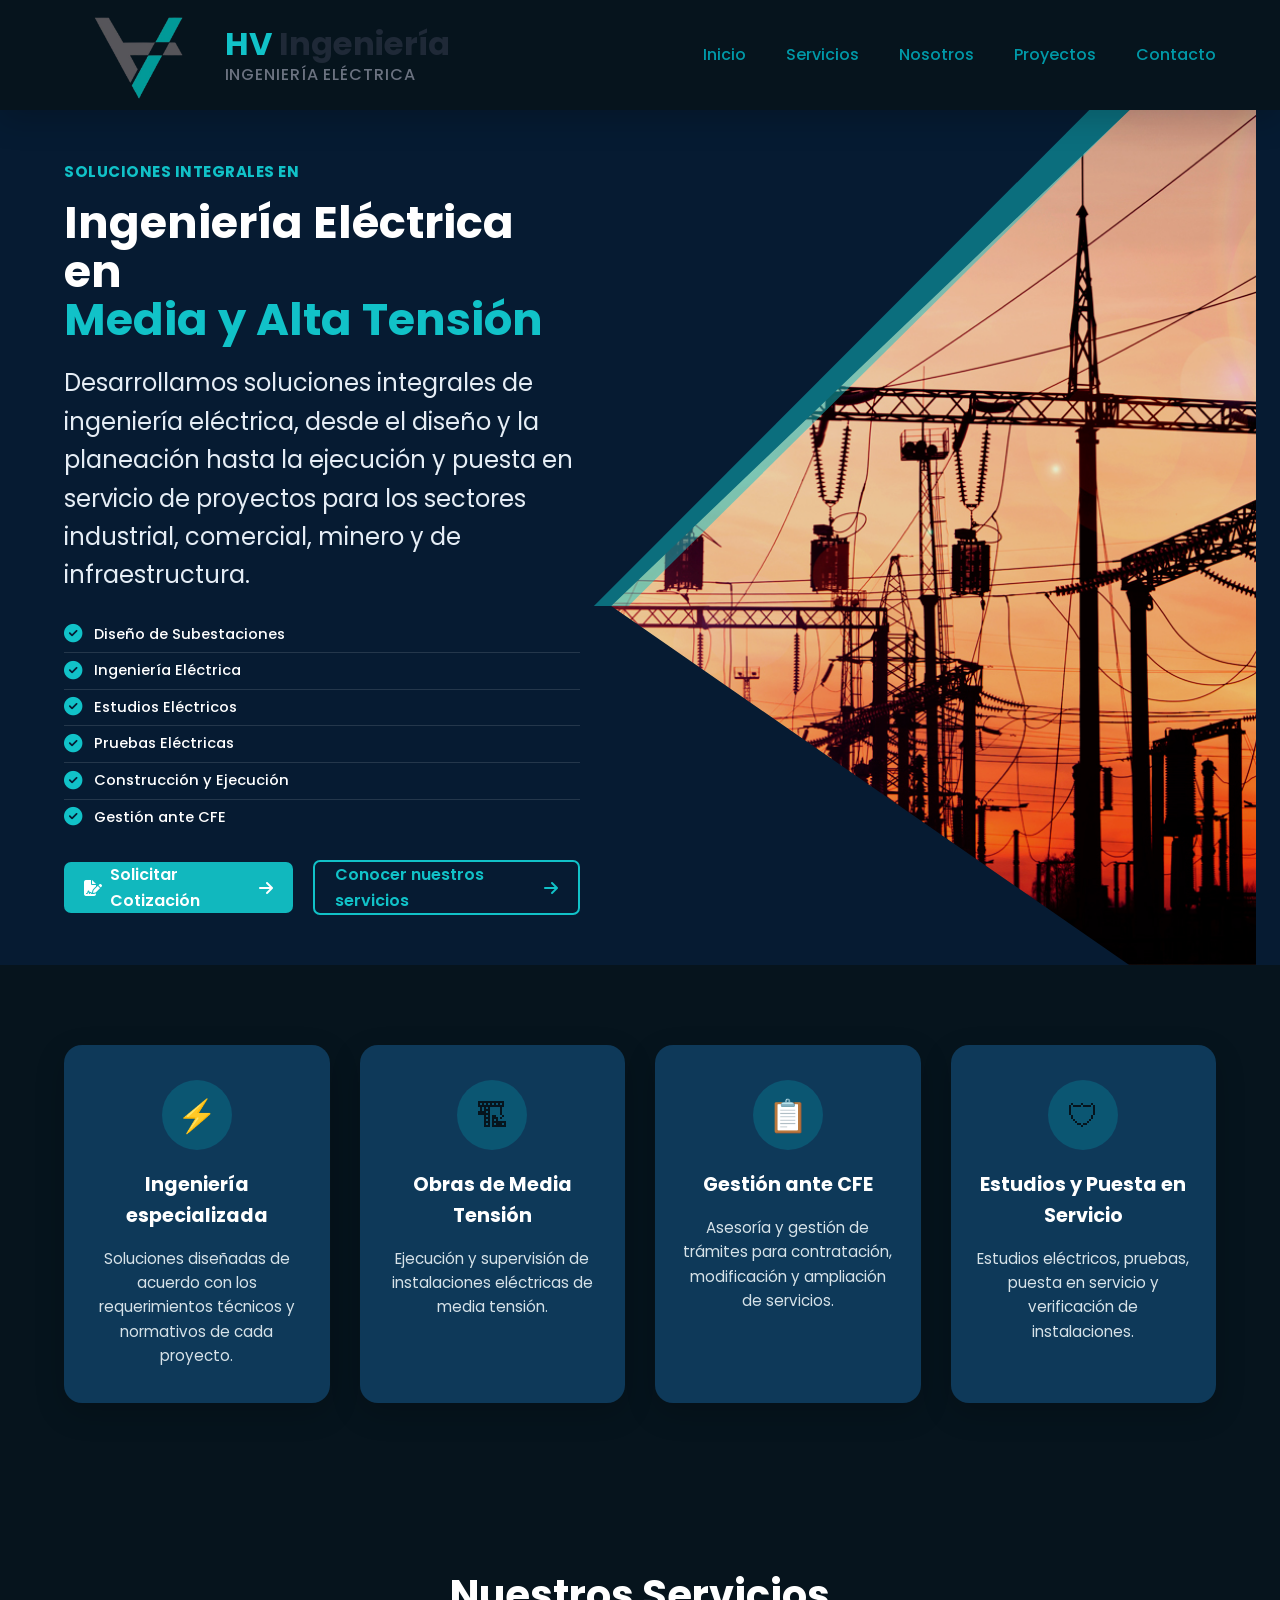
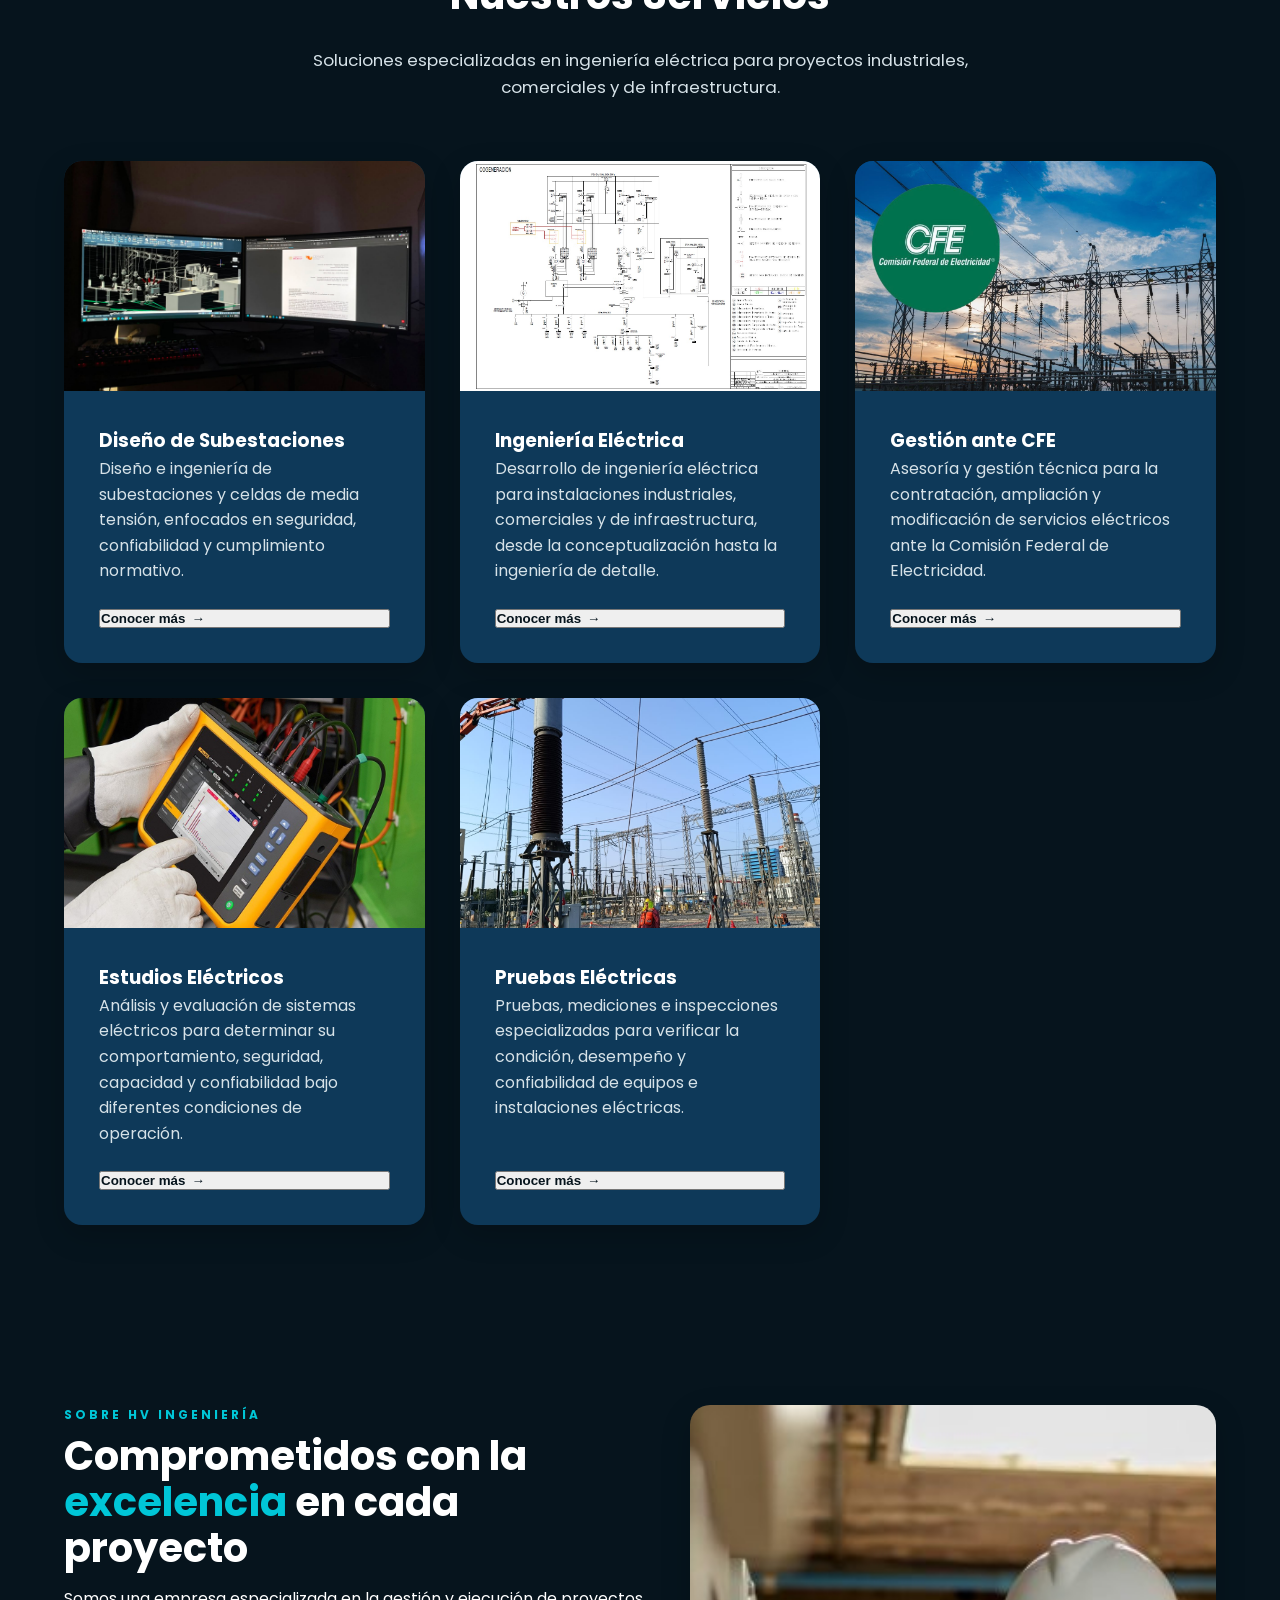
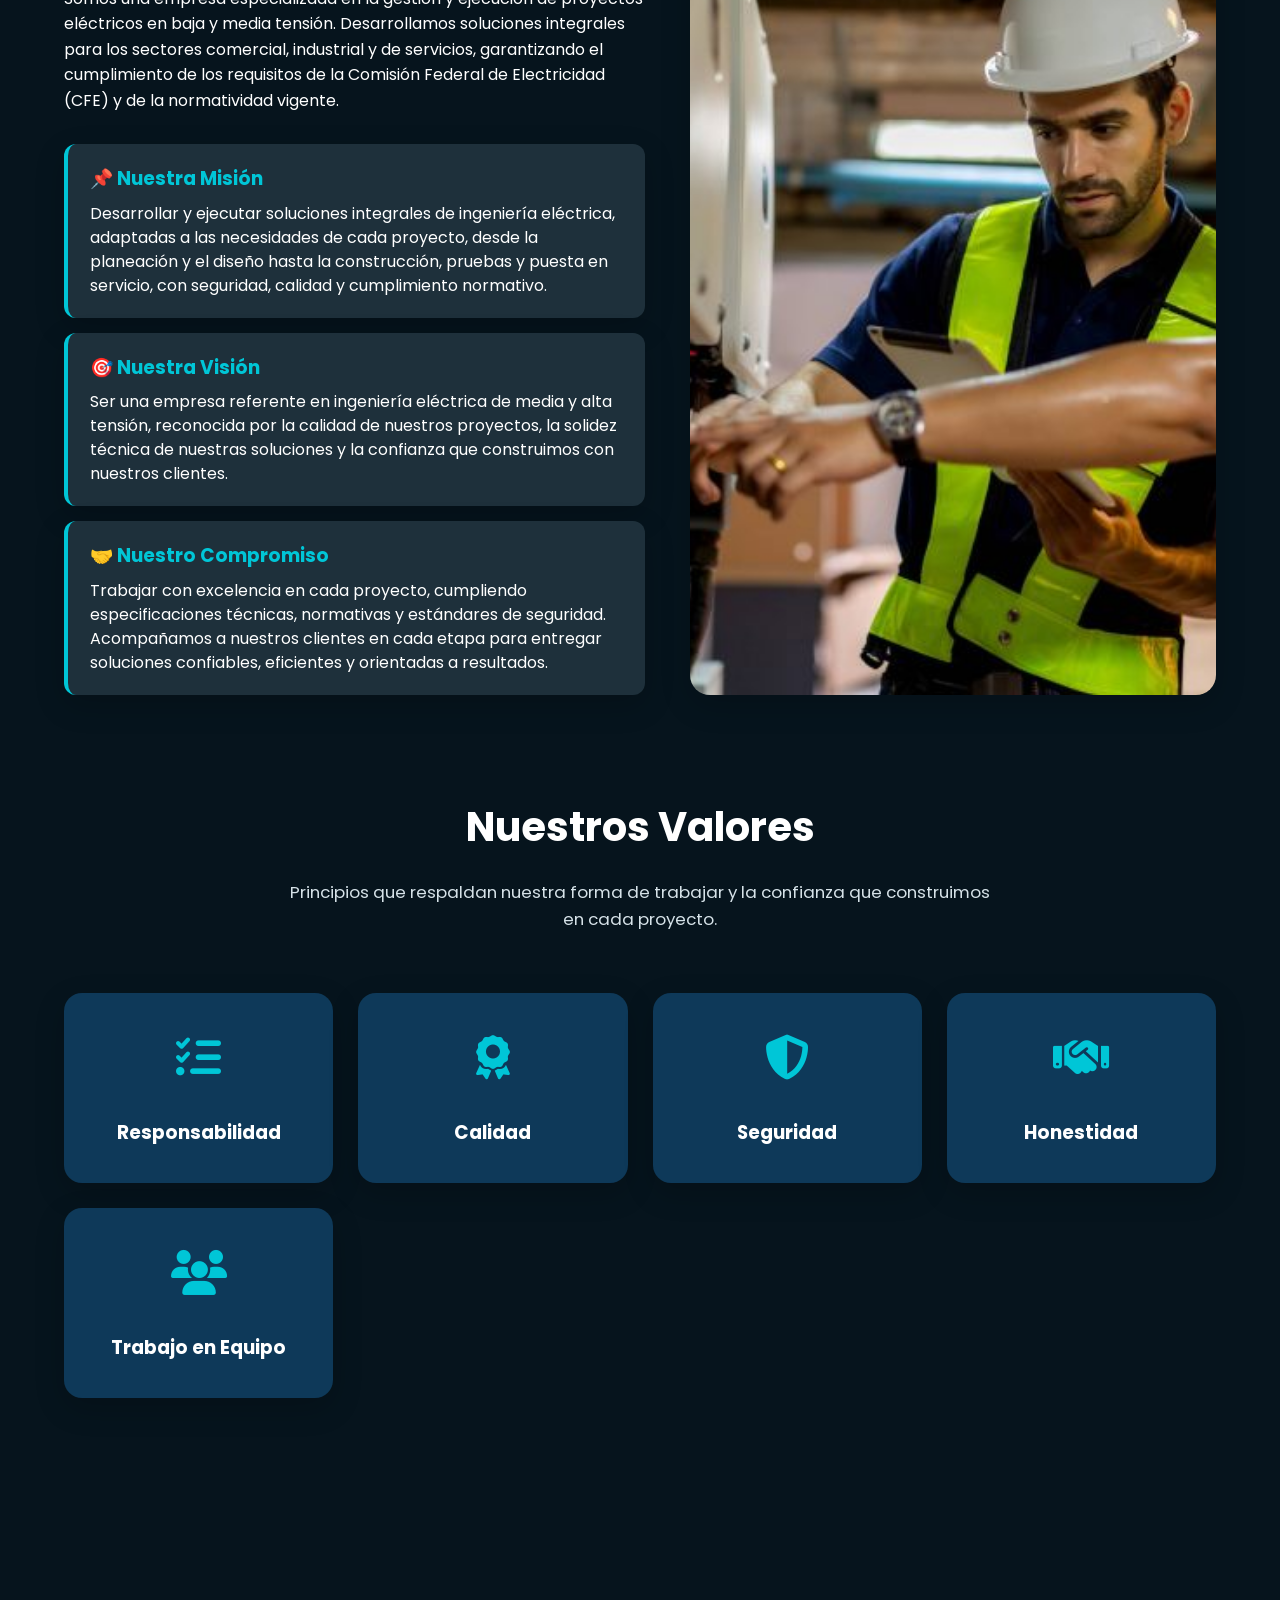
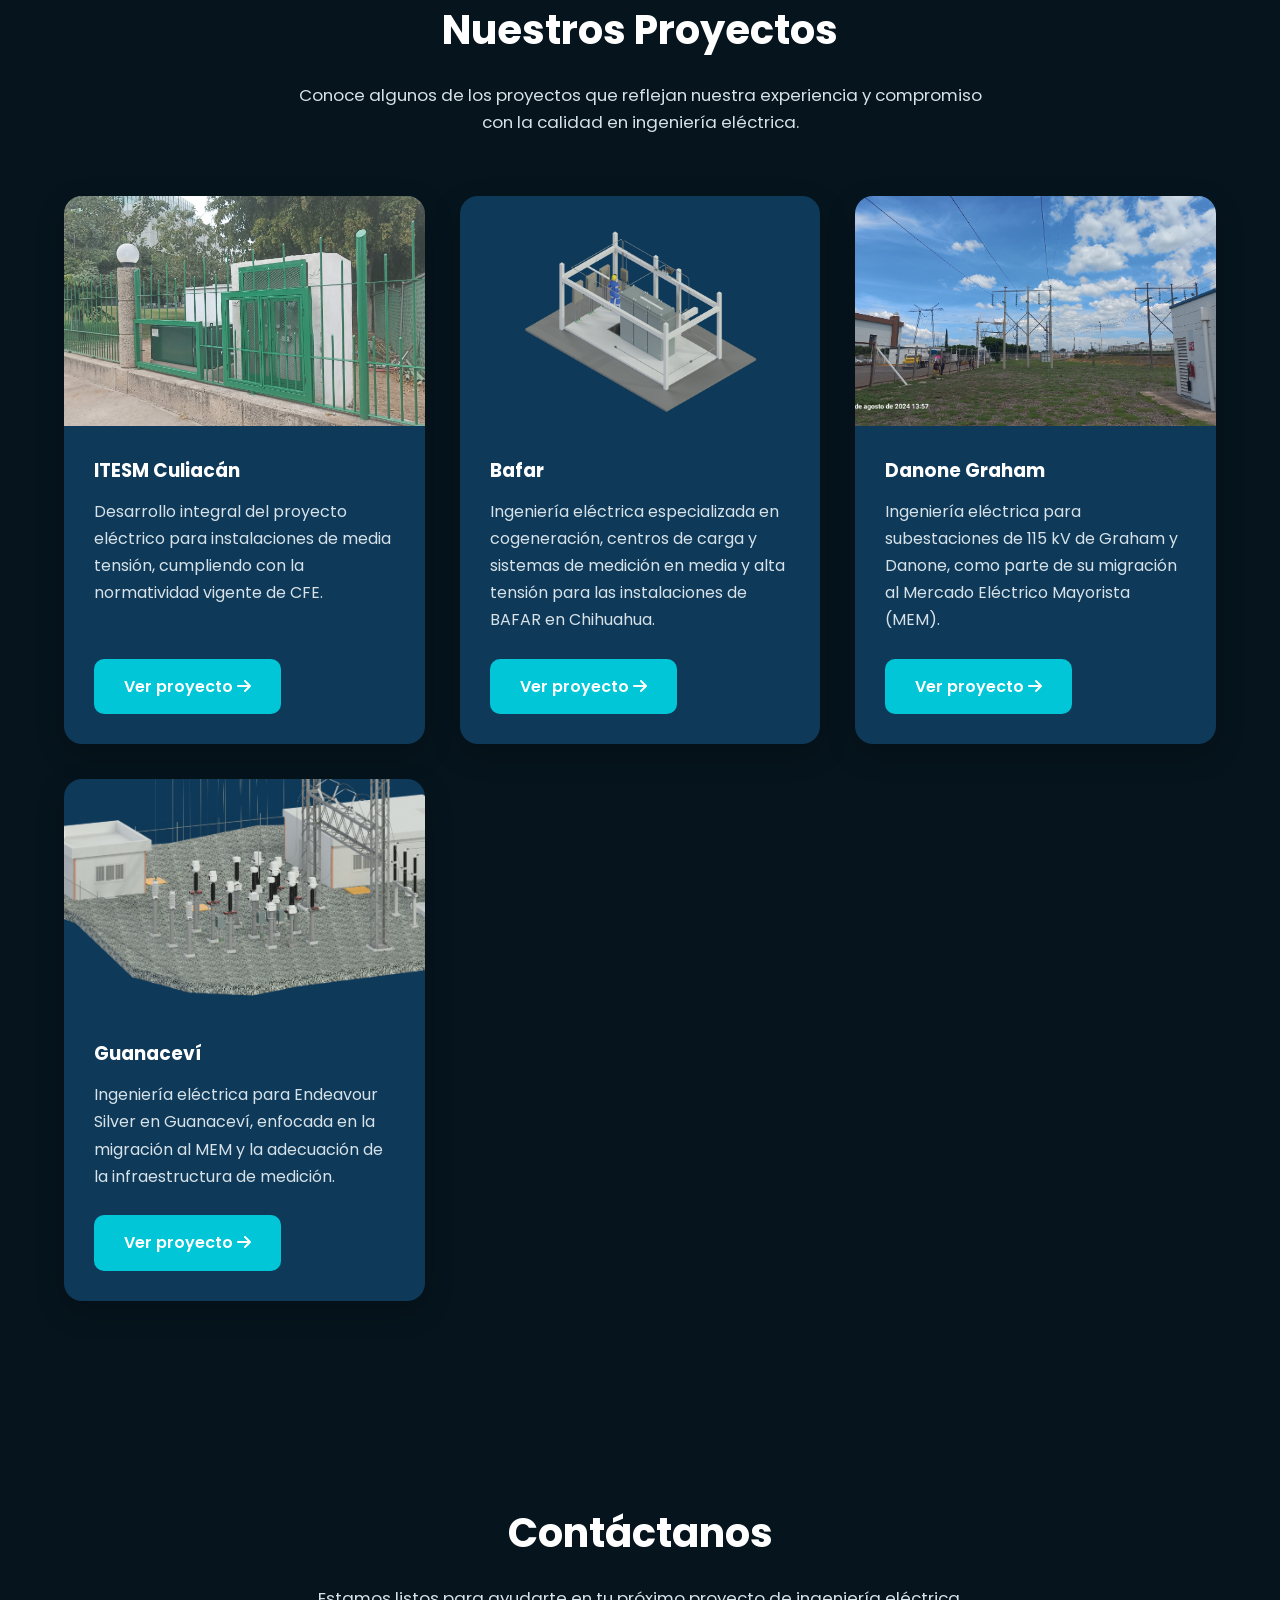
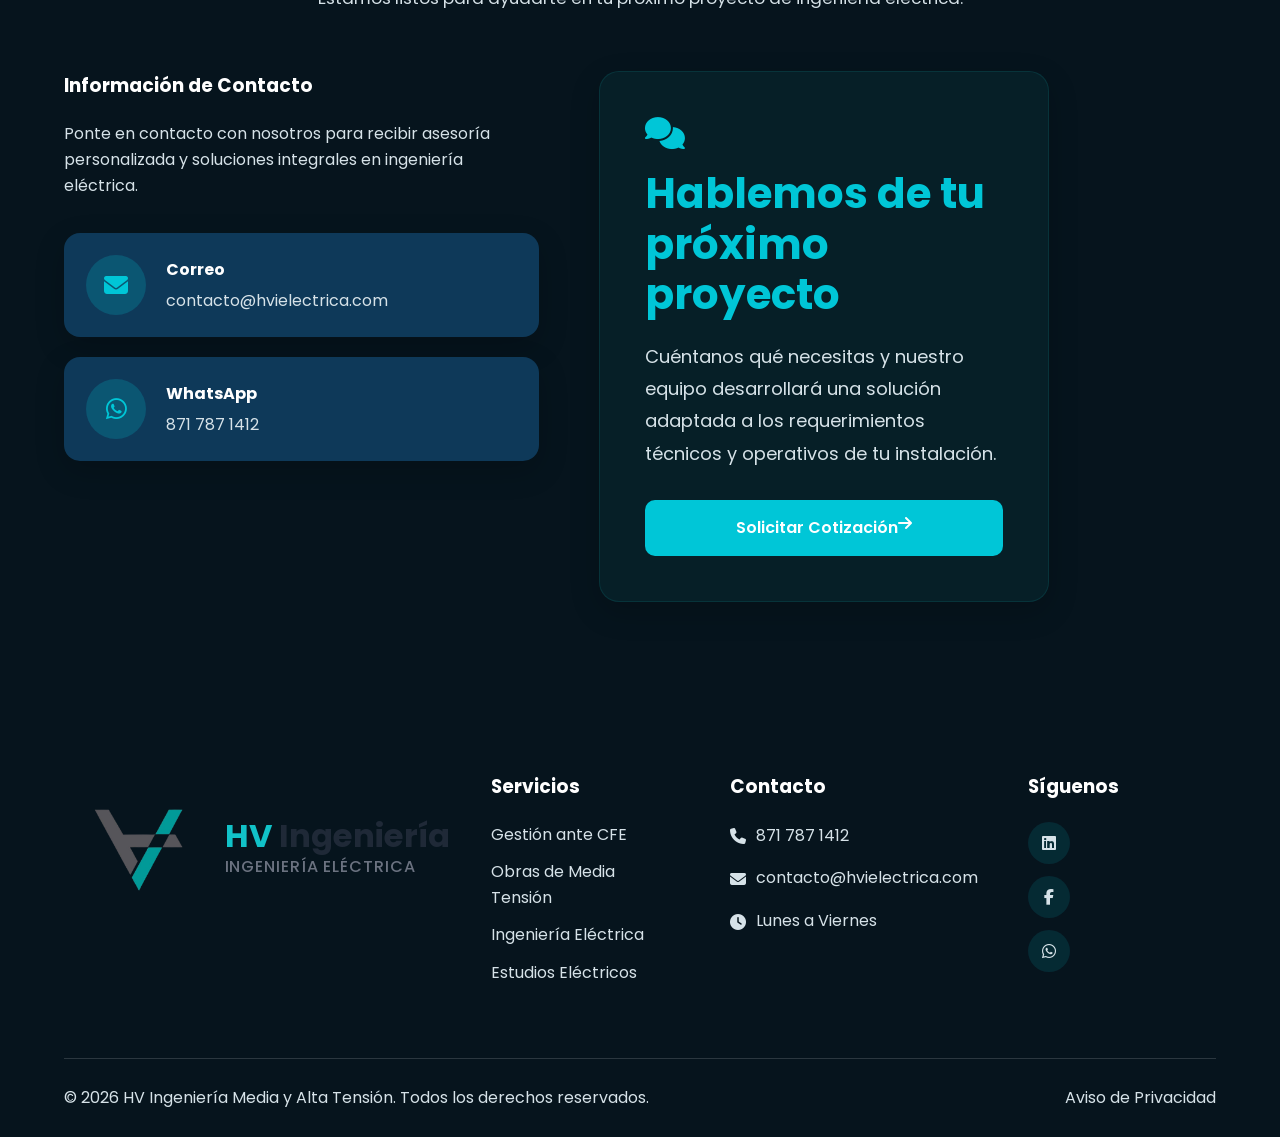
==== commit 34ed8783: "Actualiza diseño de sección Nosotros" ====
--- a/index.html
+++ b/index.html
@@ -414,24 +414,33 @@
 
     <div class="container">
 
-        <div class="section-header">
-
-            <h2>Sobre HV Ingeniería</h2>
-
-            <p>
-                Somos una empresa especializada en la gestión y ejecución de proyectos eléctricos en baja y media tensión. 
-                Desarrollamos soluciones integrales para los sectores comercial, industrial y de servicios, 
-                garantizando el cumplimiento de los requisitos de la Comisión Federal de Electricidad (CFE) y de la normatividad vigente.
-            </p>
-
-        </div>
-
-        <div class="about-content">
-
-            <div class="about-info">
-
-                <!-- Misión, Visión y Compromiso -->
-                 <div class="about-card">
+    <div class="about-content">
+
+    <div class="about-info">
+
+        <div class="about-heading">
+
+            <span class="about-subtitle">
+                SOBRE HV INGENIERÍA
+            </span>
+
+            <h2>
+                Comprometidos con la
+                <span>excelencia</span> en cada proyecto
+            </h2>
+
+            <p>
+                Somos una empresa especializada en la gestión y ejecución de proyectos
+                eléctricos en baja y media tensión. Desarrollamos soluciones integrales
+                para los sectores comercial, industrial y de servicios, garantizando el
+                cumplimiento de los requisitos de la Comisión Federal de Electricidad
+                (CFE) y de la normatividad vigente.
+            </p>
+
+        </div>
+
+     <!-- Misión, Visión y Compromiso -->
+    <div class="about-card">
 
     <h3>📌 Nuestra Misión</h3>
 
--- a/assets/css/style.css
+++ b/assets/css/style.css
@@ -1186,90 +1186,156 @@
 
 }
 
-.about-content{ /* Contenedor del contenido de la sección de nosotros */
+.about-content{
 
     display:grid;
 
-    grid-template-columns:1fr 1fr;
-
-    gap:60px;
-
-    align-items:center;
-
-}
-
-.about-image img{ /* Imagen de la sección de nosotros */
-
+    grid-template-columns:1.05fr .95fr;
+
+    gap:45px;
+
+    align-items:stretch;
+
+}
+
+
+/* ===========================
+   CONTENIDO DE INFORMACIÓN
+=========================== */
+
+.about-info{
+
+    display:flex;
+
+    flex-direction:column;
+
+    justify-content:center;
+
+    gap:15px;
+
+}
+
+
+/* ===========================
+   ENCABEZADO
+=========================== */
+
+.about-heading{
+
+    margin-bottom:15px;
+
+}
+
+.about-subtitle{
+
+    display:block;
+
+    color:var(--color-primary);
+
+    font-size:.75rem;
+
+    font-weight:700;
+
+    letter-spacing:3px;
+
+    margin-bottom:8px;
+}
+
+.about-heading h2{
+
+    color:var(--color-white);
+
+    font-size:2.5rem;
+
+    line-height:1.15;
+
+    margin-bottom:15px;
+
+    max-width:600px;
+
+}
+
+.about-heading h2 span{
+
+    color:var(--color-primary);
+
+}
+
+.about-heading p{
+
+    color:var(--color-white);
+
+    line-height:1.6;
+
+    max-width:650px;
+
+    margin:0;
+
+}
+
+
+/* ===========================
+   TARJETAS DE INFORMACIÓN
+=========================== */
+
+.about-card{
+
+    background:var(--color-light);
+
+    padding:20px 22px;
+
+    border-radius:12px;
+
+    border-left:4px solid var(--color-primary);
+
+    box-shadow:var(--shadow);
+
+    transition:.35s ease;
+}
+
+.about-card:hover{
+
+    transform:translateX(6px);
+
+}
+
+.about-card h3{
+
+    color:var(--color-primary);
+
+    margin-bottom:8px;
+
+}
+
+.about-card p{
+    color:var(--color-white);
+    line-height:1.5;
+    margin:0;
+}
+
+
+/* ===========================
+   IMAGEN
+=========================== */
+
+.about-image{
+    overflow:hidden;
+    border-radius:20px;
+    min-height:600px;
+    box-shadow:var(--shadow);
+}
+
+.about-image img{
     width:100%;
-
-    border-radius:20px;
-
-    box-shadow:var(--shadow);
+    height:100%;
+    display:block;
+    object-fit:cover;
 
     transition:.4s;
-
-}
-
-.about-image{ /* Contenedor de la imagen de la sección de nosotros */
-
-    overflow:hidden;
-
-    border-radius:20px;
-
-}
-
-.about-image:hover img{ /* Efecto de zoom al pasar el mouse sobre la imagen de la sección de nosotros */
-
+}
+
+.about-image:hover img{
     transform:scale(1.05);
-
-}
-
-/* ===========================
-   TAREJAS DE INFORMACIÓN
-=========================== */
-
-.about-info{ /* Contenedor de las tarjetas de información de la sección de nosotros */
-
-    display:flex;
-
-    flex-direction:column;
-
-    gap:25px;
-
-}
-
-.about-card{
-
-    background:var(--color-gray);
-
-    padding:30px;
-
-    border-radius:18px;
-
-    box-shadow:var(--shadow);
-
-    transition:.35s ease;
-
-}
-
-.about-card:hover{
-
-    transform:translateY(-8px);
-
-}
-
-.about-card h3{
-
-    color:var(--color-primary);
-
-    margin-bottom:15px;
-
-}
-
-.about-card p{
-
-    color:#D6E2E8;
-
 }
 
 /*===========================
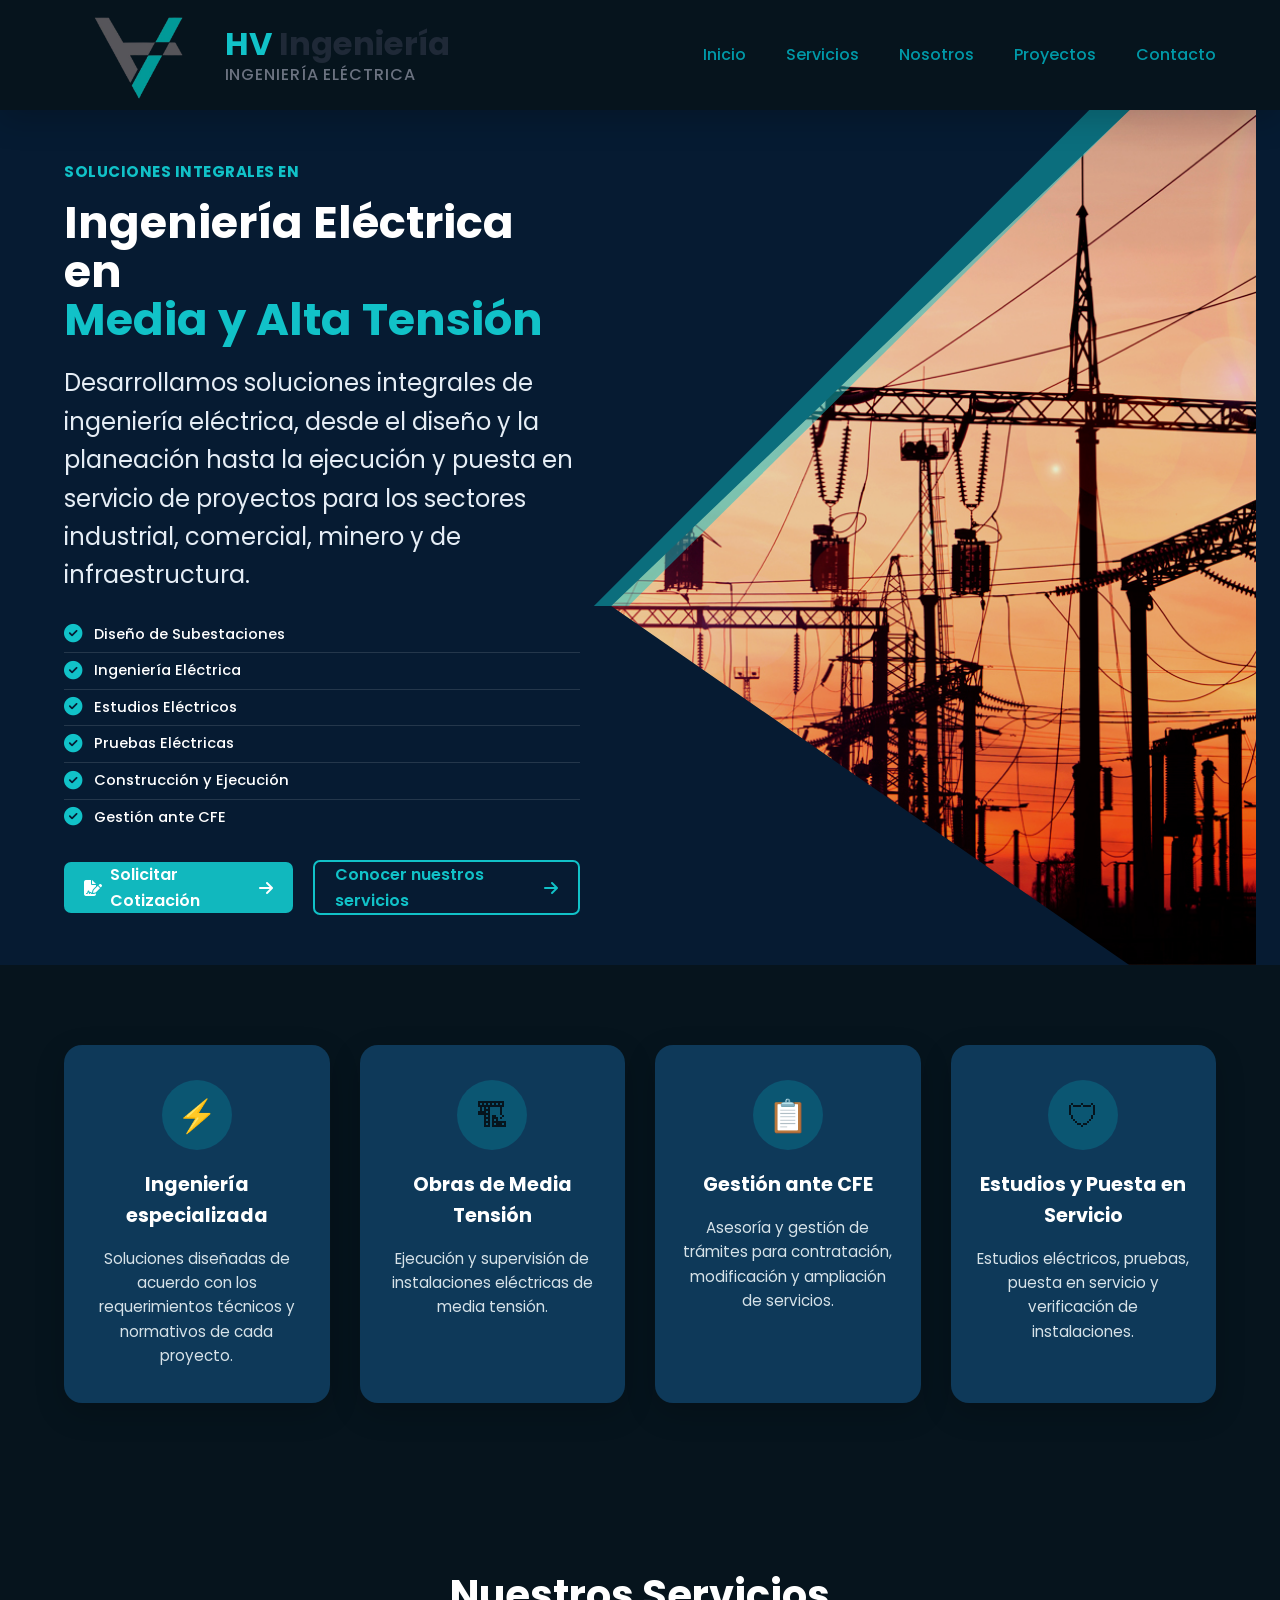
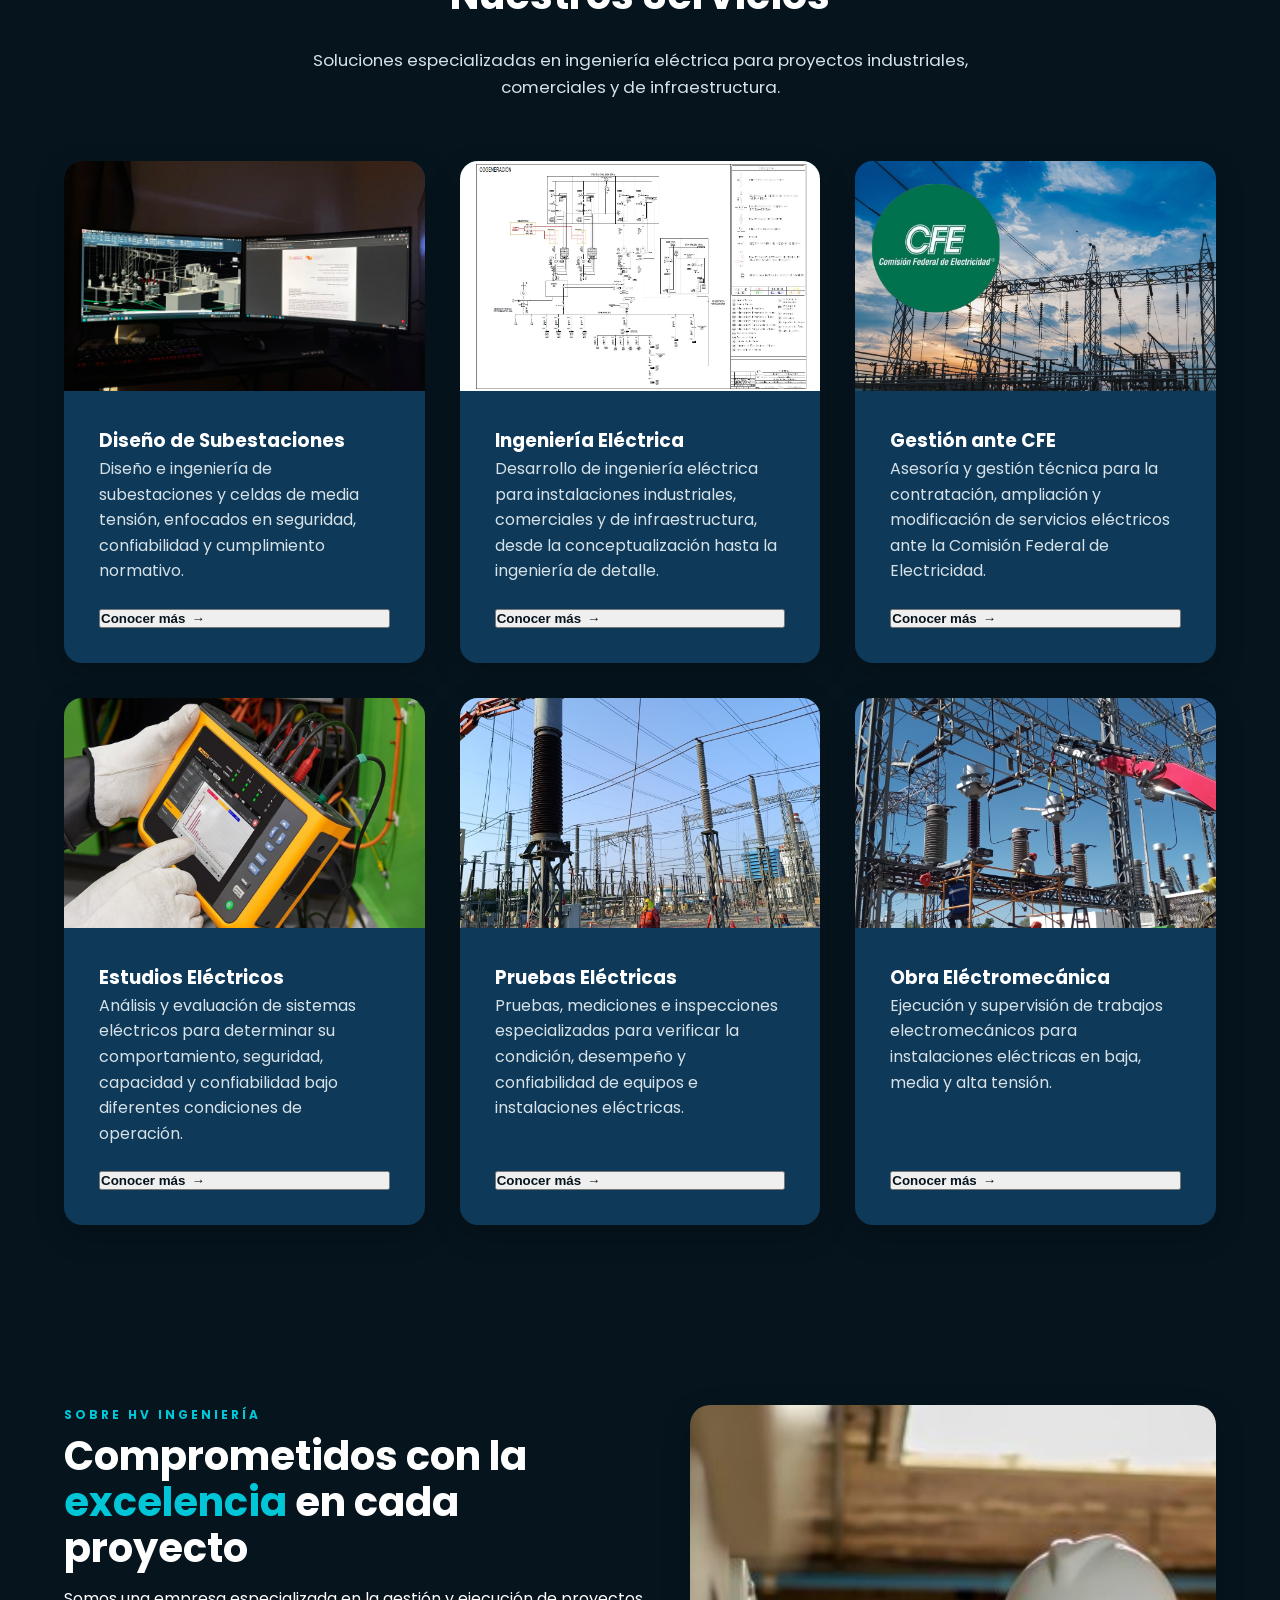
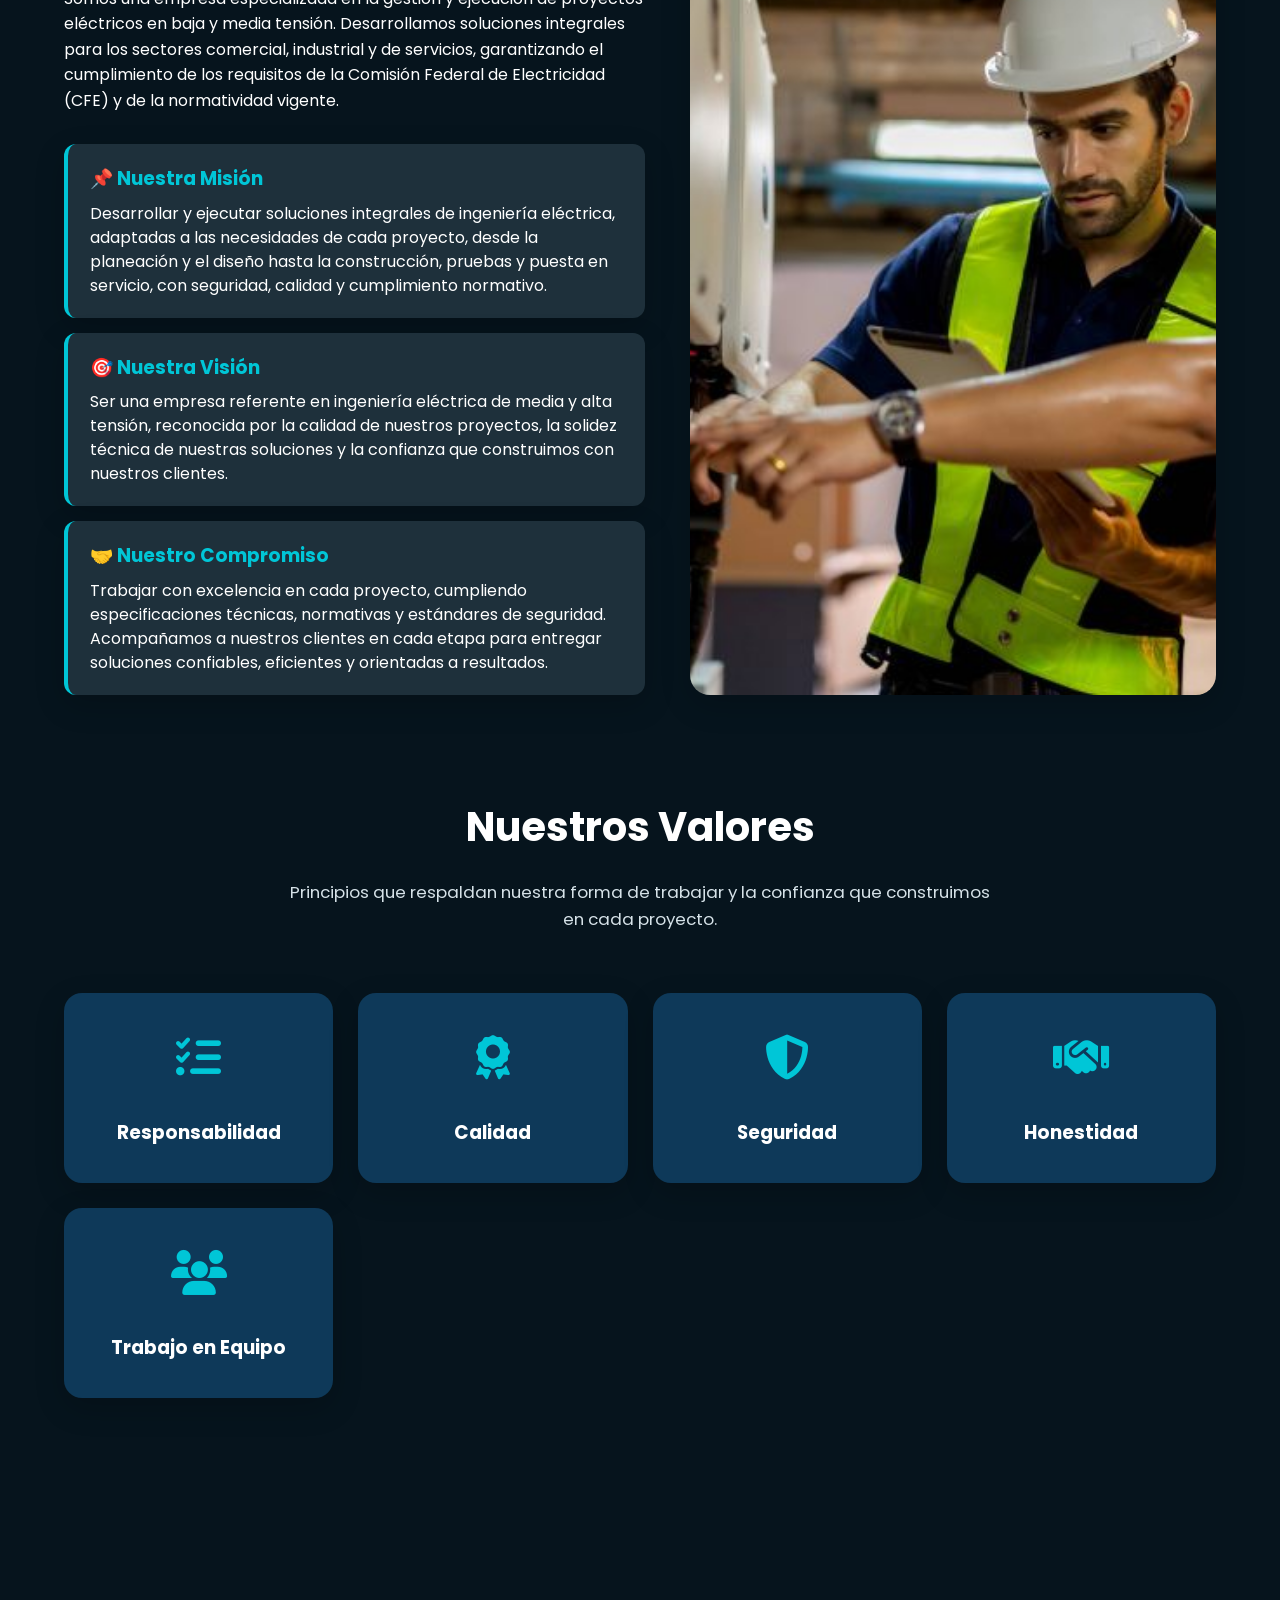
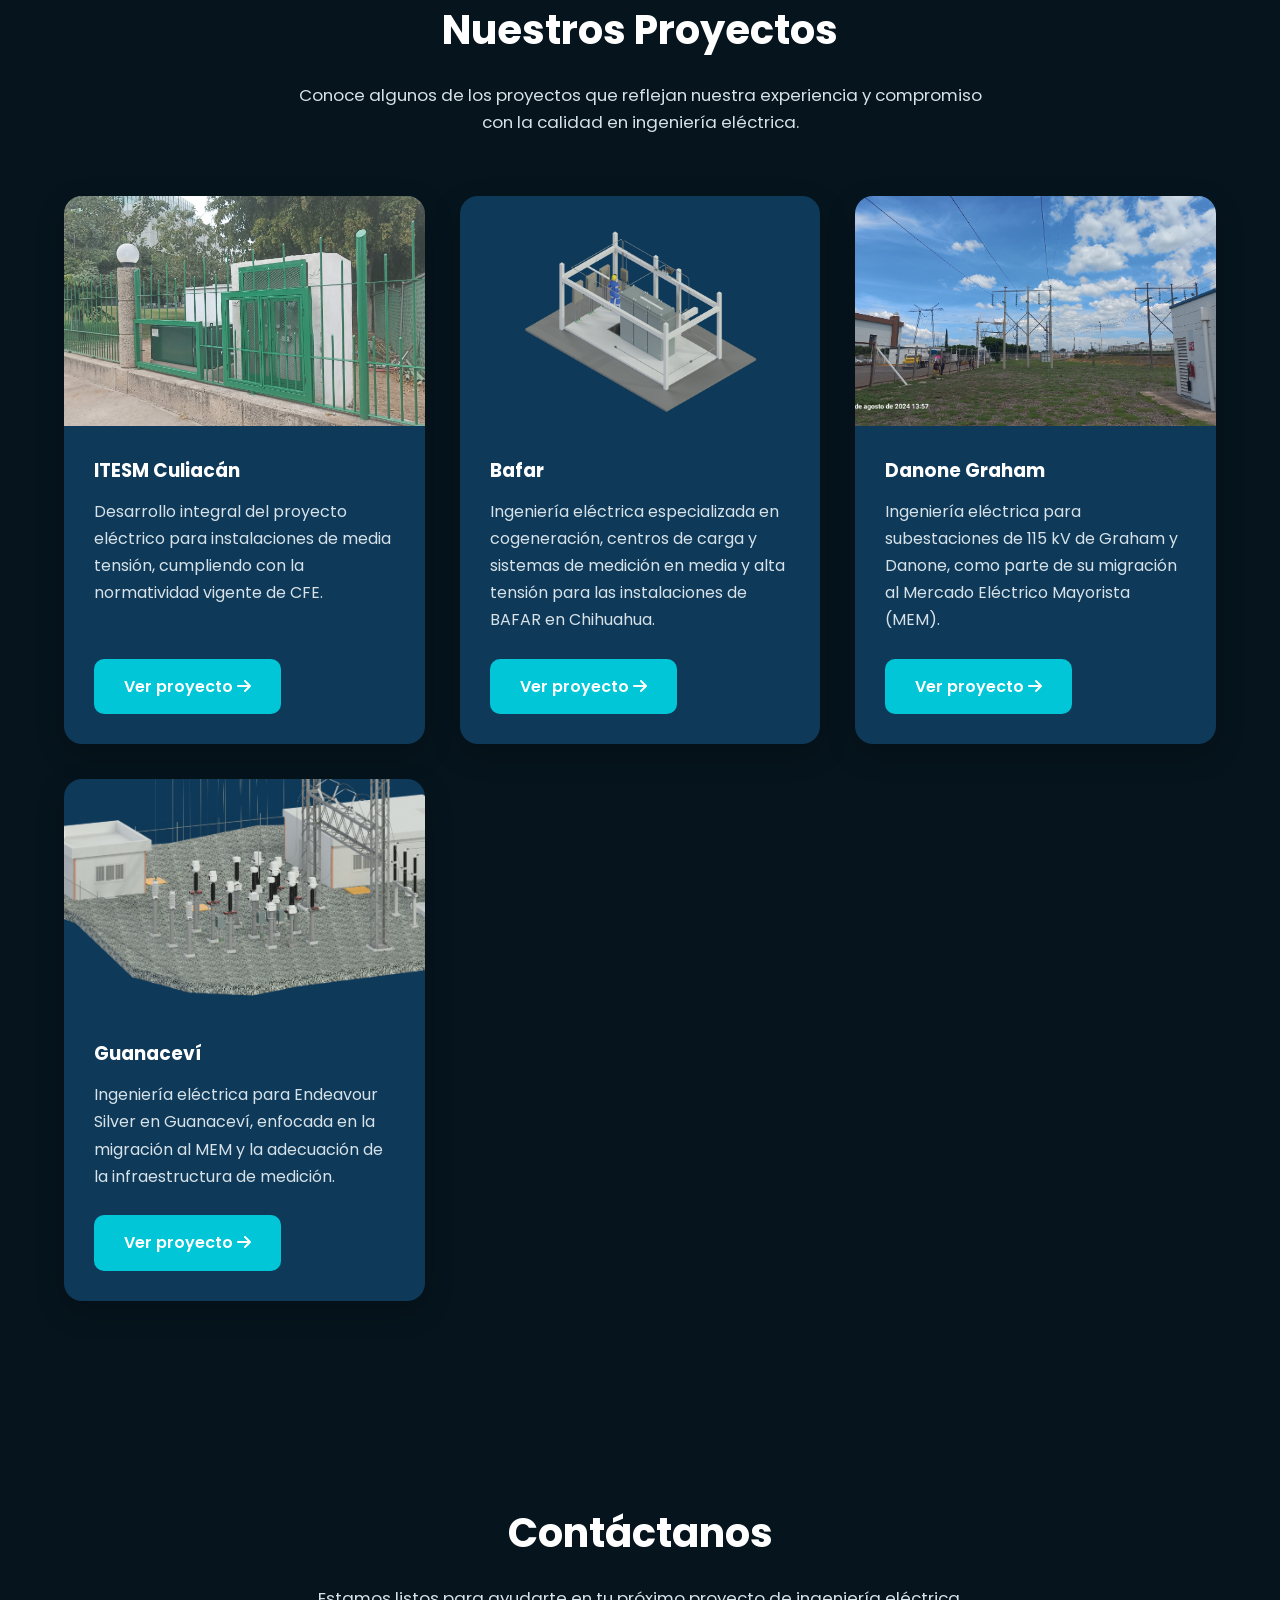
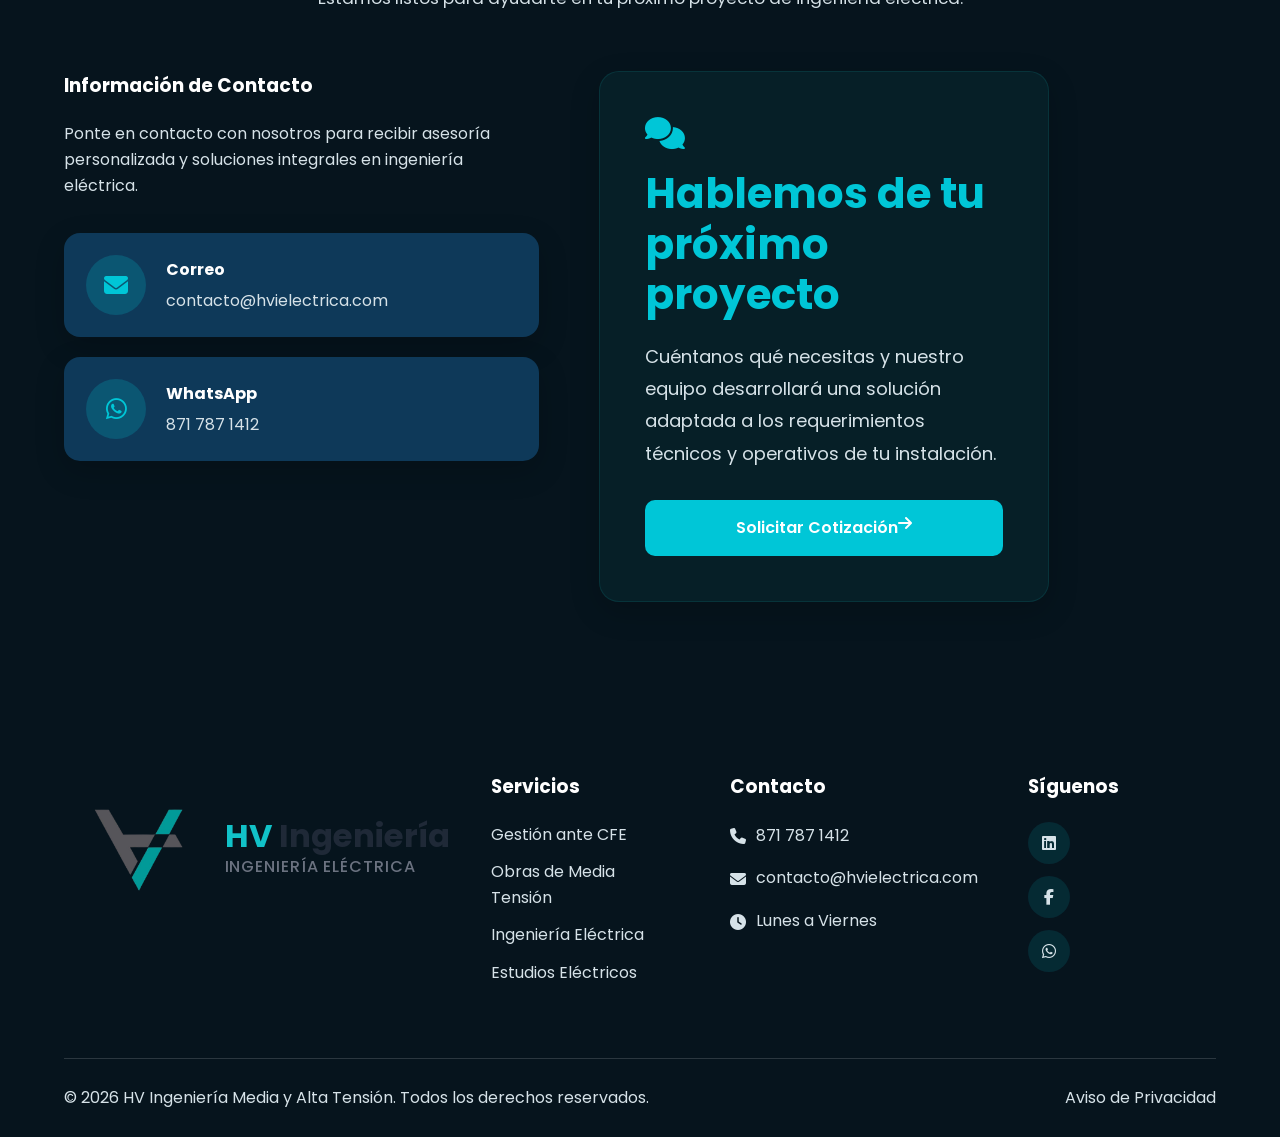
==== commit d8be3141: "Actualiza servicios y proyectos" ====
--- a/index.html
+++ b/index.html
@@ -372,6 +372,30 @@
     
     </div>
 
+    <!-- Tarjeta 6 -->
+    <div class="service-card">
+
+        <div class="service-image">
+            <img src="assets/img/servicios/obras.jpeg" alt="Obra Eléctromecanica">
+        </div>
+
+        <div class="service-content">
+
+            <h3>Obra Eléctromecánica</h3>
+
+            <p>
+                 Ejecución y supervisión de trabajos electromecánicos para instalaciones eléctricas en baja, media y alta tensión.
+            </p>
+
+            <button class="service-link" data-service="obra-electromecanica">
+                Conocer más
+                <span>→</span>
+            </button>
+
+        </div>
+    
+    </div>
+
     <!-- ==========================
      MODAL DE SERVICIOS
 ========================== -->
